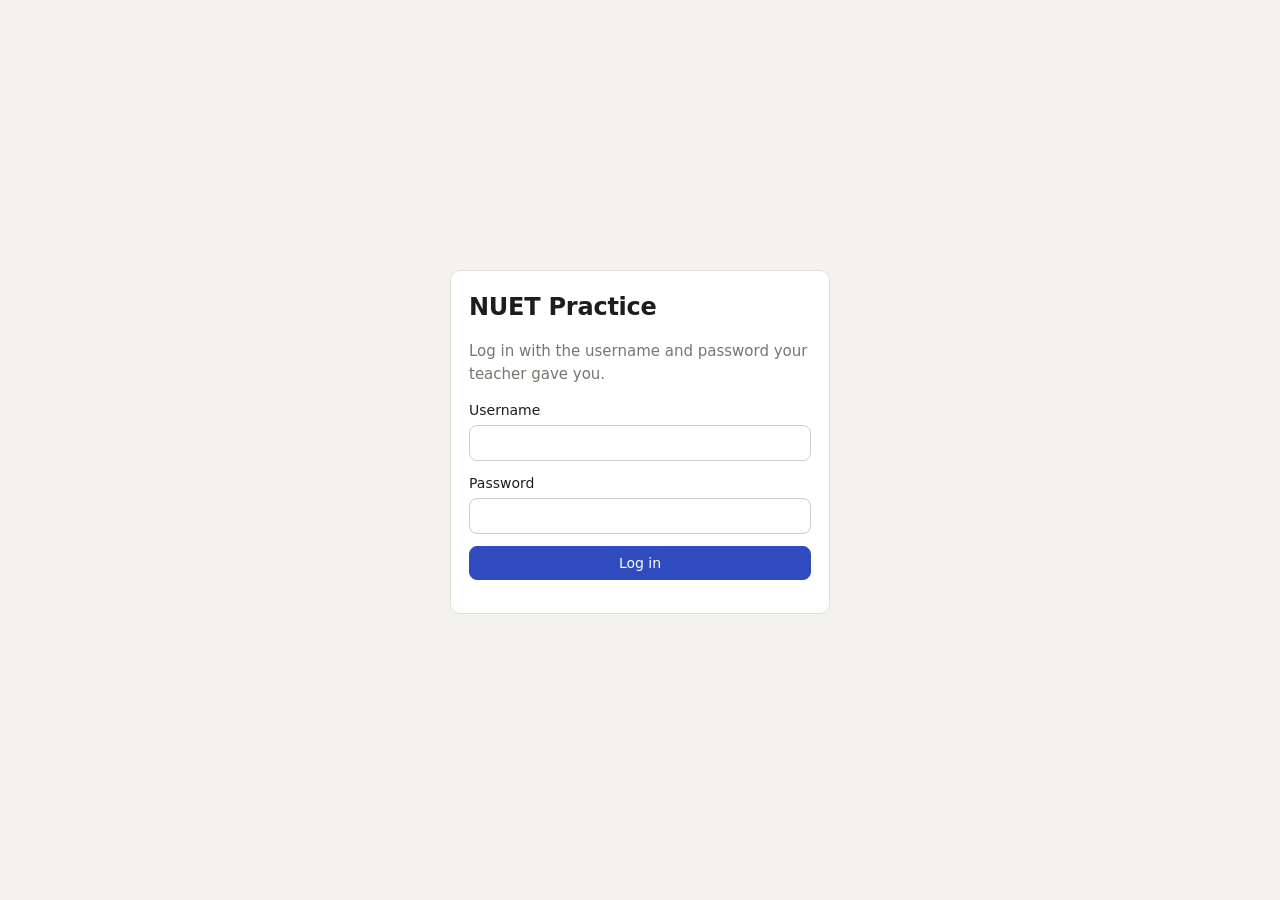
==== site/index.html @ 0cdc94af "Initial commit" ====
<!doctype html>
<html lang="en">
<head>
  <meta charset="utf-8">
  <meta name="viewport" content="width=device-width, initial-scale=1">
  <meta name="referrer" content="no-referrer">
  <meta name="robots" content="noindex, nofollow">
  <meta http-equiv="Content-Security-Policy" content="default-src 'self'; script-src 'self'; style-src 'self' 'unsafe-inline'; img-src 'self' data: blob: https://*.supabase.co; connect-src 'self' https://*.supabase.co wss://*.supabase.co; font-src 'self'; object-src 'none'; base-uri 'none'; form-action 'self'">
  <title>NUET Practice</title>
  <link rel="icon" href="data:image/svg+xml,%3Csvg xmlns='http://www.w3.org/2000/svg' viewBox='0 0 32 32'%3E%3Crect width='32' height='32' rx='7' fill='%232f4bbf'/%3E%3Ccircle cx='11' cy='16' r='5' fill='none' stroke='white' stroke-width='2.5'/%3E%3Cpath d='M19 11h7M19 16h7M19 21h7' stroke='white' stroke-width='2.5' stroke-linecap='round'/%3E%3C/svg%3E">
  <link rel="stylesheet" href="css/app.css">
  <script src="vendor/supabase-2.117.2.js"></script>
  <script type="module" src="js/app.js"></script>
</head>
<body>
  <div id="app"><div class="loading">Loading…</div></div>
  <noscript>This app needs JavaScript.</noscript>
</body>
</html>
---- site/css/app.css ----
:root {
  --bg: #f3f2ee; --surface: #ffffff; --surface-2: #f7f6f2; --line: #e2dfd6; --line-2: #cfcbc0;
  --ink: #1d1d1b; --ink-2: #4a4944; --muted: #77756d; --muted-2: #b3b0a6; --grid: #ecebe5;
  --accent: #2f4bbf; --accent-2: #e8ecfb; --good: #1e8a4c; --good-bg: #e3f4ea; --bad: #c2372b; --bad-bg: #fbe6e3;
  --warn: #b7791f; --warn-bg: #fdf1dc; --ui: system-ui, -apple-system, "Segoe UI", Roboto, sans-serif;
  --paper-font: Helvetica, Arial, "Helvetica Neue", sans-serif; --radius: 10px;
}
* { box-sizing: border-box; }
html { -webkit-text-size-adjust: 100%; }
body { margin: 0; background: var(--bg); color: var(--ink); font: 15px/1.5 var(--ui); -webkit-font-smoothing: antialiased; }
a { color: var(--accent); text-decoration: none; } a:hover { text-decoration: underline; }
h1 { font-size: 24px; margin: 0 0 6px; letter-spacing: -0.01em; } h2 { font-size: 17px; margin: 0 0 10px; } h3 { font-size: 15px; margin: 14px 0 8px; }
code { background: var(--surface-2); border: 1px solid var(--line); border-radius: 4px; padding: 1px 5px; font-size: 13px; }
kbd { border: 1px solid var(--line-2); border-bottom-width: 2px; border-radius: 4px; padding: 0 5px; font-size: 11px; background: var(--surface); }
.muted { color: var(--muted); } .small { font-size: 13px; } .grow { flex: 1; } .err { color: var(--bad); }
.c-good { color: var(--good); } .c-bad { color: var(--bad); }
.loading { padding: 60px; text-align: center; color: var(--muted); }

.btn { font: 500 14px var(--ui); display: inline-flex; align-items: center; gap: 6px; padding: 8px 14px; border-radius: 8px; border: 1px solid var(--line-2);
  background: var(--surface); color: var(--ink); cursor: pointer; text-decoration: none !important; white-space: nowrap; }
.btn:hover:not(:disabled) { border-color: var(--ink-2); }
.btn:disabled { opacity: .45; cursor: default; }
.btn-primary { background: var(--accent); border-color: var(--accent); color: #fff; }
.btn-primary:hover:not(:disabled) { background: #253d9e; border-color: #253d9e; }
.btn-danger { background: var(--bad); border-color: var(--bad); color: #fff; }
.btn-ghost { background: transparent; border-color: transparent; }
.btn-ghost:hover:not(:disabled) { background: var(--surface-2); border-color: var(--line); }
.btn-ghost.danger { color: var(--bad); }
.btn-sm { padding: 5px 10px; font-size: 13px; } .btn-block { width: 100%; justify-content: center; }
.btn.is-on { color: var(--warn); border-color: var(--warn); background: var(--warn-bg); }
input, select, textarea { font: 15px var(--ui); padding: 8px 10px; border: 1px solid var(--line-2); border-radius: 8px; background: var(--surface); color: var(--ink); max-width: 100%; }
input:focus, select:focus, .btn:focus-visible, button:focus-visible { outline: 2px solid var(--accent); outline-offset: 1px; }
.form label { display: flex; flex-direction: column; gap: 4px; margin-bottom: 12px; font-weight: 500; font-size: 14px; }
.form label.check, label.check { flex-direction: row; align-items: center; gap: 8px; font-weight: 400; margin-bottom: 6px; }
fieldset { border: 1px solid var(--line); border-radius: 8px; margin: 0 0 12px; padding: 8px 12px; } legend { font-weight: 500; font-size: 14px; padding: 0 4px; }
.inline-form { display: flex; flex-wrap: wrap; gap: 6px; align-items: center; margin: 6px 0; }
.inline-form input[type=number] { width: 70px; }
.btn-row { display: flex; gap: 8px; justify-content: space-between; }

.topbar { display: flex; align-items: center; gap: 18px; padding: 10px 20px; background: var(--surface); border-bottom: 1px solid var(--line); position: sticky; top: 0; z-index: 10; }
.brand { font-weight: 700; color: var(--ink); font-size: 16px; }
.topbar nav { display: flex; gap: 4px; flex: 1; }
.topbar nav a { padding: 6px 10px; border-radius: 7px; color: var(--ink-2); }
.topbar nav a.on { background: var(--accent-2); color: var(--accent); font-weight: 600; }
.topbar nav a:hover { text-decoration: none; background: var(--surface-2); }
.who { display: flex; align-items: center; gap: 8px; font-size: 14px; }
.page { max-width: 1000px; margin: 0 auto; padding: 22px 16px 60px; }
.page.narrow { max-width: 560px; } .page.wide { max-width: 1280px; }
.page-head { display: flex; align-items: center; justify-content: space-between; gap: 12px; flex-wrap: wrap; margin-bottom: 14px; }
.crumbs { font-size: 13px; color: var(--muted); margin: 0 0 10px; }
.card { background: var(--surface); border: 1px solid var(--line); border-radius: var(--radius); padding: 18px; margin-bottom: 16px; }
.card.attention { border-color: var(--warn); background: var(--warn-bg); }
.card.empty { text-align: center; padding: 40px; }
.card-head { display: flex; justify-content: space-between; align-items: baseline; }
.home-grid, .two-col { display: grid; grid-template-columns: 1fr 1fr; gap: 16px; }
.two-col > .card { margin-bottom: 0; } .two-col { margin-bottom: 16px; }
.row-item { display: flex; align-items: center; justify-content: space-between; gap: 12px; padding: 10px 0; border-top: 1px solid var(--line); }
.row-item:first-of-type { border-top: none; }
.quick { display: flex; flex-wrap: wrap; gap: 8px; }
.toolbar { display: flex; align-items: center; flex-wrap: wrap; gap: 10px; margin-bottom: 14px; }
.toolbar h2 { margin: 0; }
.tabs { display: flex; gap: 4px; background: var(--surface); border: 1px solid var(--line); border-radius: 9px; padding: 3px; }
.tabs a { padding: 6px 14px; border-radius: 7px; color: var(--ink-2); font-size: 14px; }
.tabs a.on { background: var(--accent); color: #fff; }
.tabs a:hover { text-decoration: none; }
.filters { display: flex; gap: 8px; }
.scroll-x { overflow-x: auto; }
.note { background: var(--accent-2); border-radius: 8px; padding: 8px 12px; font-size: 14px; }

.login-wrap { min-height: 100vh; display: grid; place-items: center; padding: 16px; }
.login { width: 100%; max-width: 380px; }
.login label { display: flex; flex-direction: column; gap: 4px; margin-bottom: 12px; font-weight: 500; font-size: 14px; }

.tbl { width: 100%; border-collapse: collapse; font-size: 14px; }
.tbl th { text-align: left; font-weight: 600; font-size: 12px; color: var(--muted); text-transform: uppercase; letter-spacing: .03em; padding: 6px 8px; border-bottom: 1px solid var(--line); white-space: nowrap; }
.tbl td { padding: 7px 8px; border-bottom: 1px solid var(--grid); vertical-align: middle; }
.tbl tr.total td { font-weight: 600; background: var(--surface-2); }
.tbl .actions { white-space: nowrap; text-align: right; }
.qtable .qrow { cursor: pointer; } .qtable .qrow:hover td { background: var(--surface-2); }
.qdetail td { background: var(--surface-2); }
.heat td { text-align: center; font-weight: 600; white-space: nowrap; } .heat td:first-child { text-align: left; font-weight: 400; }
.heat small { font-weight: 400; color: var(--ink-2); }
.grid-res .qc { text-align: center; padding: 4px 2px; min-width: 24px; font-size: 12px; }
.grid-res .st-correct { background: var(--good-bg); color: var(--good); } .grid-res .st-wrong { background: var(--bad-bg); color: var(--bad); } .grid-res .st-blank { background: var(--surface-2); color: var(--muted); }
.dist span { margin-right: 4px; } .dist .key { font-weight: 700; color: var(--good); }
.accbar { display: inline-block; width: 70px; height: 7px; background: var(--grid); border-radius: 4px; overflow: hidden; vertical-align: middle; margin-right: 6px; }
.accbar span { display: block; height: 100%; }
.accnum { font-variant-numeric: tabular-nums; }
.pill { display: inline-block; font-size: 11px; font-weight: 600; padding: 1px 7px; border-radius: 99px; background: var(--surface-2); border: 1px solid var(--line); color: var(--ink-2); white-space: nowrap; }
.pill-good { background: var(--good-bg); border-color: transparent; color: var(--good); }
.pill-bad { background: var(--bad-bg); border-color: transparent; color: var(--bad); }
.pill-warn { background: var(--warn-bg); border-color: transparent; color: var(--warn); }
.cat { display: inline-block; font-size: 11px; font-weight: 700; width: 18px; text-align: center; border-radius: 4px; color: #fff; background: var(--muted-2); }
.cat-P { background: #2f7fbf; } .cat-R { background: #8a4fbf; }
.ans { font-weight: 700; } .ans-correct { color: var(--good); } .ans-wrong { color: var(--bad); } .ans-blank { color: var(--muted); }

.tiles { display: grid; grid-template-columns: repeat(auto-fill, minmax(150px, 1fr)); gap: 10px; margin-bottom: 16px; }
.tile { background: var(--surface); border: 1px solid var(--line); border-radius: var(--radius); padding: 12px 14px; }
.tile b { display: block; font-size: 22px; font-variant-numeric: tabular-nums; }
.tile span { font-size: 12.5px; color: var(--muted); }
.insights { list-style: none; padding: 0; margin: 0; }
.insights li { padding: 8px 12px 8px 34px; border-radius: 8px; margin-bottom: 6px; position: relative; font-size: 14.5px; }
.insights li::before { position: absolute; left: 12px; font-weight: 700; }
.ins-bad { background: var(--bad-bg); } .ins-bad::before { content: "!"; color: var(--bad); }
.ins-warn { background: var(--warn-bg); } .ins-warn::before { content: "◷"; color: var(--warn); }
.ins-good { background: var(--good-bg); } .ins-good::before { content: "✓"; color: var(--good); }
.chart-wrap { width: 100%; overflow-x: auto; }
.chart { width: 100%; min-width: 520px; height: auto; display: block; }
.chart .ax { font-size: 11px; fill: var(--muted); font-family: var(--ui); }
.result-head { display: flex; justify-content: space-between; align-items: center; gap: 16px; }
.bigscore { font-size: 40px; font-weight: 700; text-align: right; line-height: 1; font-variant-numeric: tabular-nums; }
.bigscore small { font-size: 22px; color: var(--muted); } .bigscore .muted { font-size: 14px; font-weight: 500; margin-top: 4px; }
.detail-grid { display: grid; grid-template-columns: minmax(0, 3fr) minmax(0, 2fr); gap: 16px; padding: 8px 0; }
.evlog { list-style: none; padding: 0; margin: 0; font-size: 13.5px; max-height: 360px; overflow: auto; }
.evlog li { padding: 2px 0; } .evlog .t { display: inline-block; width: 52px; color: var(--muted); font-variant-numeric: tabular-nums; }

.builder > div { padding: 10px 0; border-bottom: 1px solid var(--grid); }
.picker { max-height: 220px; overflow: auto; border: 1px solid var(--line); border-radius: 8px; padding: 6px 10px; margin-top: 6px; }
.qlist { padding-left: 24px; margin: 0; max-height: 440px; overflow: auto; }
.qlist li { display: flex; align-items: center; gap: 6px; padding: 2px 0; font-size: 14px; }
.creds { background: var(--surface-2); border: 1px solid var(--line); border-radius: 8px; padding: 10px 12px; line-height: 2; }

.modal-back { position: fixed; inset: 0; background: rgba(20, 20, 18, .45); display: grid; place-items: center; z-index: 100; padding: 16px; }
.modal { background: var(--surface); border-radius: 12px; padding: 20px; width: 100%; max-width: 460px; max-height: 90vh; overflow: auto; box-shadow: 0 20px 60px rgba(0,0,0,.25); }
.modal-wide { max-width: 860px; }
.modal-body label { display: flex; flex-direction: column; gap: 4px; margin: 10px 0; font-size: 14px; }
.modal-buttons { display: flex; justify-content: flex-end; gap: 8px; margin-top: 16px; }
.toast { position: fixed; left: 50%; bottom: 24px; transform: translate(-50%, 20px); opacity: 0; transition: .25s; background: var(--ink); color: #fff; padding: 10px 16px; border-radius: 9px; z-index: 200; font-size: 14px; max-width: calc(100vw - 32px); }
.toast.show { opacity: 1; transform: translate(-50%, 0); }
.toast-error { background: var(--bad); } .toast-warn { background: var(--warn); } .toast-good { background: var(--good); }

.fullscreen { min-height: 100vh; }
.exam { display: flex; flex-direction: column; min-height: 100vh; background: #e9e7e1; }
.exam-bar { display: flex; align-items: center; gap: 12px; padding: 8px 16px; background: var(--surface); border-bottom: 1px solid var(--line); position: sticky; top: 0; z-index: 20; }
.eb-left { flex: 1; min-width: 0; display: flex; gap: 12px; align-items: baseline; }
.eb-title { font-weight: 700; white-space: nowrap; overflow: hidden; text-overflow: ellipsis; }
.eb-pos { color: var(--muted); font-size: 14px; white-space: nowrap; }
.eb-right { display: flex; gap: 6px; align-items: center; }
.timer { font: 600 16px var(--ui); font-variant-numeric: tabular-nums; border: 1px solid var(--line); background: var(--surface-2); border-radius: 8px; padding: 5px 12px; cursor: pointer; color: var(--ink); }
.timer.low { color: var(--bad); border-color: var(--bad); background: var(--bad-bg); }
.timer.offline::after { content: " · offline, saving locally"; font-size: 12px; font-weight: 400; color: var(--warn); }
.is-practice .timer { font-size: 13px; font-weight: 500; }
.exam-main { flex: 1; display: grid; grid-template-columns: minmax(0, 1fr) 250px; gap: 20px; padding: 20px; max-width: 1180px; width: 100%; margin: 0 auto; }
.desk { min-width: 0; }
.paper { --fs: 1; background: #fff; color: #111; border: 1px solid #dcd9d0; box-shadow: 0 1px 2px rgba(0,0,0,.05), 0 8px 24px rgba(0,0,0,.06); border-radius: 3px; padding: 40px 48px 36px; min-height: 60vh; }
.paper-small { min-height: 0; padding: 20px 24px; box-shadow: none; }
.paper-q { display: grid; grid-template-columns: 44px minmax(0, 1fr); font-family: var(--paper-font); font-size: calc(16px * var(--fs)); line-height: 1.55; }
.q-num { font-weight: 700; font-size: 1.05em; }
.q-stem p { margin: 0 0 .8em; }
.q-media { margin: .6em 0 1em; }
.paper-q img[data-fit] { display: block; width: calc(var(--w) * var(--fs, 1)); max-width: 100%; height: auto; }
.q-media.is-table img { border: 1px solid #eee; }
.opts { list-style: none; padding: 0; margin: 1.1em 0 0; }
.opt { display: flex; align-items: flex-start; gap: 4px; border-radius: 6px; }
.opt-main { all: unset; flex: 1; display: flex; gap: 14px; align-items: flex-start; padding: .45em .5em; border-radius: 6px; cursor: pointer; font: inherit; color: inherit; }
.opt-main:disabled { cursor: default; }
.opt-main:hover:not(:disabled) { background: #f4f3ef; }
.opt-main:focus-visible { outline: 2px solid var(--accent); }
.opt-letter { flex: 0 0 auto; width: 1.9em; height: 1.9em; margin-top: -.2em; display: grid; place-items: center; font-weight: 700; border-radius: 50%; border: 2px solid transparent; }
.opt-text { padding-top: 0; }
.opt-pic { display: block; max-width: 100%; }
.opt.is-chosen .opt-letter { border-color: #111; background: #111; color: #fff; }
.opt.is-crossed .opt-text, .opt.is-crossed .opt-pic { text-decoration: line-through; text-decoration-thickness: 2px; opacity: .38; }
.opt.is-crossed .opt-letter { opacity: .38; }
.opt-cross { all: unset; cursor: pointer; width: 30px; height: 30px; display: grid; place-items: center; color: #aaa; border-radius: 6px; font-size: 13px; opacity: 0; transition: opacity .15s; }
.opt:hover .opt-cross, .opt-cross:focus-visible, .opt.is-crossed .opt-cross { opacity: 1; }
.opt-cross:hover { background: #f1efe9; color: #333; }
@media (hover: none) { .opt-cross { opacity: .7; } }
.opt.is-correct .opt-main { background: var(--good-bg); } .opt.is-correct .opt-letter { border-color: var(--good); color: var(--good); }
.opt.is-correct.is-chosen .opt-letter { background: var(--good); color: #fff; }
.opt.is-wrong .opt-main { background: var(--bad-bg); } .opt.is-wrong .opt-letter { background: var(--bad); border-color: var(--bad); color: #fff; }
.opts-pictures { display: flex; flex-wrap: wrap; gap: 10px 18px; align-items: flex-start; }
.opts-pictures .opt { flex: 0 1 auto; max-width: 100%; }
.opts-pictures .opt-main { flex-direction: column; align-items: center; }
.opts-compact { display: flex; gap: 8px; } .opts-compact .opt-main { padding: .3em; }
.paper-nav { display: flex; align-items: center; gap: 8px; margin-top: 14px; }
.nav-mid { flex: 1; text-align: center; }
.result { font-weight: 600; padding: 6px 12px; border-radius: 8px; } .result.ok { background: var(--good-bg); color: var(--good); } .result.bad { background: var(--bad-bg); color: var(--bad); }
.hint { font-size: 12px; color: var(--muted); text-align: center; margin-top: 16px; }

.sheet { background: #fbfaf5; border: 1px solid #dcd9d0; border-radius: 3px; padding: 12px 10px; align-self: start; position: sticky; top: 70px; max-height: calc(100vh - 90px); overflow: auto; }
.sheet-head { font-weight: 700; font-size: 13px; text-transform: uppercase; letter-spacing: .06em; color: var(--ink-2); margin-bottom: 8px; text-align: center; }
.sheet-row { display: flex; align-items: center; gap: 3px; padding: 2px 3px; border-radius: 5px; }
.sheet-row.is-cur { background: var(--accent-2); }
.sheet-row.is-right .sheet-num { color: var(--good); } .sheet-row.is-wrongrow .sheet-num { color: var(--bad); }
.sheet-num { all: unset; cursor: pointer; width: 26px; text-align: right; font-weight: 600; font-size: 12px; padding-right: 5px; font-variant-numeric: tabular-nums; }
.bubble { all: unset; cursor: pointer; width: 22px; height: 16px; border-radius: 50%; border: 1.3px solid #c3a1a1; color: #b58c8c; font-size: 9px; font-weight: 700; text-align: center; line-height: 16px; font-family: var(--ui); }
.bubble:hover:not(:disabled) { border-color: #333; color: #333; }
.bubble.is-on { background: #1b1b1b; border-color: #1b1b1b; color: #1b1b1b; }
.bubble:disabled { cursor: default; }
.sheet-flag { width: 14px; color: var(--warn); font-size: 12px; }
.sheet-legend { display: flex; justify-content: space-around; font-size: 11px; color: var(--muted); margin-top: 8px; }
.lg { display: inline-block; width: 12px; height: 9px; border-radius: 50%; vertical-align: middle; margin-right: 4px; font-style: normal; }
.lg-ans { background: #1b1b1b; } .lg-flag { color: var(--warn); width: auto; height: auto; }
.sheet-toggle { display: none; }
.narrow-only { display: none; }

@media (max-width: 860px) {
  .home-grid, .two-col, .detail-grid { grid-template-columns: 1fr; }
  .topbar { flex-wrap: wrap; gap: 8px; padding: 8px 12px; }
  .topbar nav { order: 3; flex-basis: 100%; overflow-x: auto; }
  .exam-main { grid-template-columns: 1fr; padding: 10px; }
  .paper { padding: 22px 16px; }
  .paper-q { grid-template-columns: 30px minmax(0, 1fr); }
  .sheet { display: none; position: fixed; right: 8px; top: 56px; bottom: 8px; max-height: none; z-index: 30; box-shadow: 0 10px 40px rgba(0,0,0,.25); }
  .exam.sheet-open .sheet { display: block; }
  .sheet-toggle { display: inline-flex; }
  .eb-title { display: none; } .wide-only { display: none; } .narrow-only { display: inline; }
  .exam-bar { flex-wrap: wrap; padding: 6px 10px; }
  #fontDown, #fontUp, .hint { display: none; }
  .result-head { flex-direction: column; align-items: flex-start; } .bigscore { text-align: left; }
}
@media print { .exam-bar, .sheet, .paper-nav, .hint, .topbar { display: none; } }

.tbl tr.is-excluded td { opacity: .5; text-decoration: line-through; text-decoration-color: var(--muted-2); }
.tbl tr.is-excluded td .pill, .tbl tr.is-excluded td button { text-decoration: none; }
.admin-box { display: flex; flex-direction: column; gap: 6px; align-items: flex-start; font-size: 13px; }
textarea { font: 15px var(--ui); padding: 8px 10px; border: 1px solid var(--line-2); border-radius: 8px; }
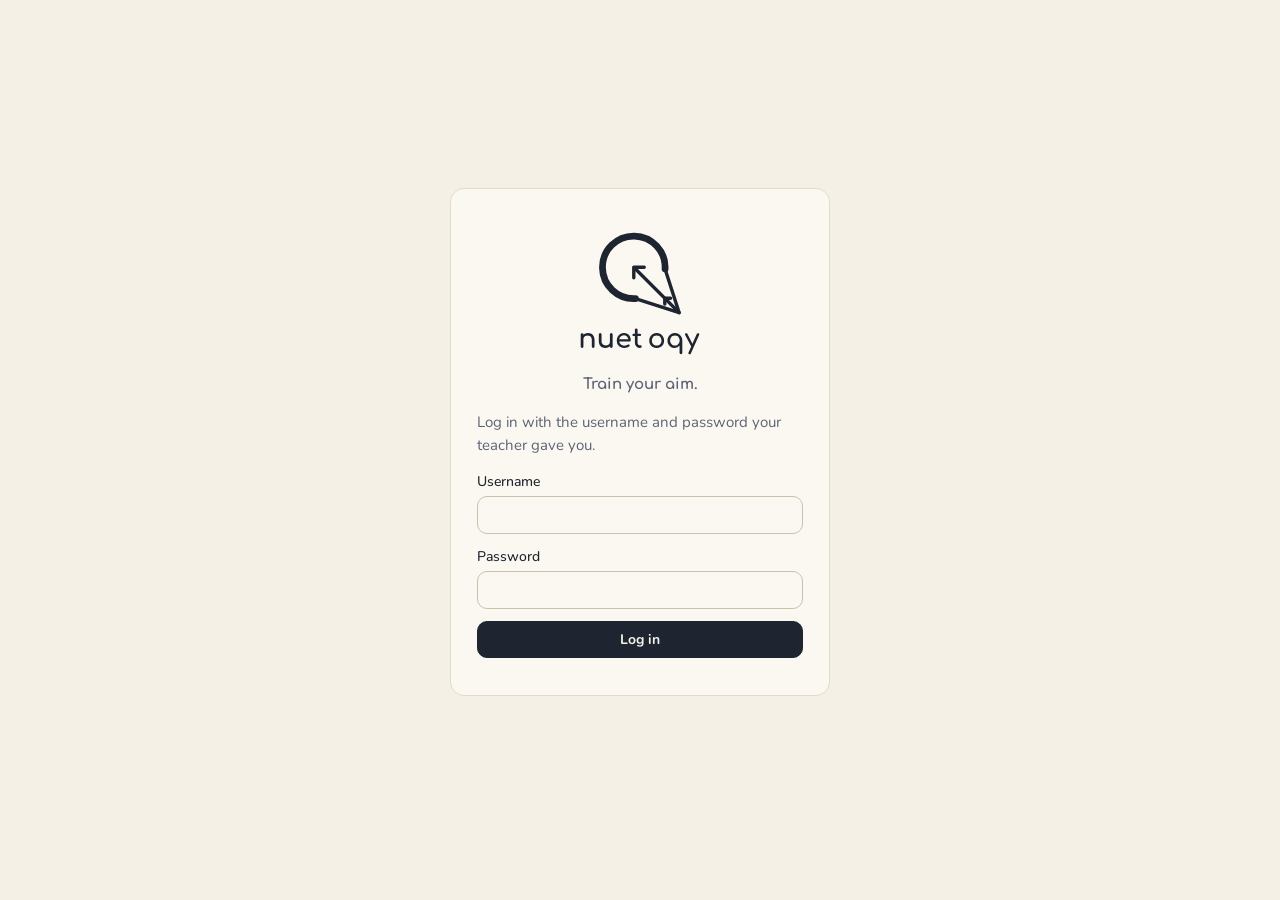
==== commit 4cc426d3: "Branding update brand update" ====
--- a/site/index.html
+++ b/site/index.html
@@ -6,8 +6,10 @@
   <meta name="referrer" content="no-referrer">
   <meta name="robots" content="noindex, nofollow">
   <meta http-equiv="Content-Security-Policy" content="default-src 'self'; script-src 'self'; style-src 'self' 'unsafe-inline'; img-src 'self' data: blob: https://*.supabase.co; connect-src 'self' https://*.supabase.co wss://*.supabase.co; font-src 'self'; object-src 'none'; base-uri 'none'; form-action 'self'">
-  <title>NUET Practice</title>
-  <link rel="icon" href="data:image/svg+xml,%3Csvg xmlns='http://www.w3.org/2000/svg' viewBox='0 0 32 32'%3E%3Crect width='32' height='32' rx='7' fill='%232f4bbf'/%3E%3Ccircle cx='11' cy='16' r='5' fill='none' stroke='white' stroke-width='2.5'/%3E%3Cpath d='M19 11h7M19 16h7M19 21h7' stroke='white' stroke-width='2.5' stroke-linecap='round'/%3E%3C/svg%3E">
+  <title>NUET Oqy</title>
+  <link rel="icon" href="img/icon.svg" type="image/svg+xml">
+  <meta name="theme-color" content="#F5F0E6">
+  <link rel="preload" href="fonts/nunito-latin-wght-normal.woff2" as="font" type="font/woff2" crossorigin>
   <link rel="stylesheet" href="css/app.css">
   <script src="vendor/supabase-2.117.2.js"></script>
   <script type="module" src="js/app.js"></script>
--- a/site/css/app.css
+++ b/site/css/app.css
@@ -1,34 +1,43 @@
+@font-face { font-family: "Nunito"; font-style: normal; font-weight: 200 1000; font-display: swap; src: url(../fonts/nunito-latin-wght-normal.woff2) format("woff2"); unicode-range: U+0000-00FF,U+0131,U+0152-0153,U+02BB-02BC,U+02C6,U+02DA,U+02DC,U+0304,U+0308,U+0329,U+2000-206F,U+20AC,U+2122,U+2191,U+2193,U+2212,U+2215,U+FEFF,U+FFFD; }
+@font-face { font-family: "Nunito"; font-style: normal; font-weight: 200 1000; font-display: swap; src: url(../fonts/nunito-latin-ext-wght-normal.woff2) format("woff2"); unicode-range: U+0100-02BA,U+02BD-02C5,U+02C7-02CC,U+02CE-02D7,U+02DD-02FF,U+0304,U+0308,U+0329,U+1D00-1DBF,U+1E00-1E9F,U+1EF2-1EFF,U+2020,U+20A0-20AB,U+20AD-20C0,U+2113,U+2C60-2C7F,U+A720-A7FF; }
+@font-face { font-family: "Nunito"; font-style: normal; font-weight: 200 1000; font-display: swap; src: url(../fonts/nunito-cyrillic-wght-normal.woff2) format("woff2"); unicode-range: U+0301,U+0400-045F,U+0490-0491,U+04B0-04B1,U+2116; }
+@font-face { font-family: "Nunito"; font-style: normal; font-weight: 200 1000; font-display: swap; src: url(../fonts/nunito-cyrillic-ext-wght-normal.woff2) format("woff2"); unicode-range: U+0460-052F,U+1C80-1C8A,U+20B4,U+2DE0-2DFF,U+A640-A69F,U+FE2E-FE2F; }
+@font-face { font-family: "Comfortaa"; font-style: normal; font-weight: 700; font-display: swap; src: url(../fonts/comfortaa-latin-700-normal.woff2) format("woff2"); unicode-range: U+0000-00FF,U+0131,U+0152-0153,U+02BB-02BC,U+02C6,U+02DA,U+02DC,U+0304,U+0308,U+0329,U+2000-206F,U+20AC,U+2122,U+2191,U+2193,U+2212,U+2215,U+FEFF,U+FFFD; }
+@font-face { font-family: "Comfortaa"; font-style: normal; font-weight: 700; font-display: swap; src: url(../fonts/comfortaa-latin-ext-700-normal.woff2) format("woff2"); unicode-range: U+0100-02BA,U+02BD-02C5,U+02C7-02CC,U+02CE-02D7,U+02DD-02FF,U+0304,U+0308,U+0329,U+1D00-1DBF,U+1E00-1E9F,U+1EF2-1EFF,U+2020,U+20A0-20AB,U+20AD-20C0,U+2113,U+2C60-2C7F,U+A720-A7FF; }
+@font-face { font-family: "Comfortaa"; font-style: normal; font-weight: 700; font-display: swap; src: url(../fonts/comfortaa-cyrillic-700-normal.woff2) format("woff2"); unicode-range: U+0301,U+0400-045F,U+0490-0491,U+04B0-04B1,U+2116; }
+@font-face { font-family: "Comfortaa"; font-style: normal; font-weight: 700; font-display: swap; src: url(../fonts/comfortaa-cyrillic-ext-700-normal.woff2) format("woff2"); unicode-range: U+0460-052F,U+1C80-1C8A,U+20B4,U+2DE0-2DFF,U+A640-A69F,U+FE2E-FE2F; }
 :root {
-  --bg: #f3f2ee; --surface: #ffffff; --surface-2: #f7f6f2; --line: #e2dfd6; --line-2: #cfcbc0;
-  --ink: #1d1d1b; --ink-2: #4a4944; --muted: #77756d; --muted-2: #b3b0a6; --grid: #ecebe5;
-  --accent: #2f4bbf; --accent-2: #e8ecfb; --good: #1e8a4c; --good-bg: #e3f4ea; --bad: #c2372b; --bad-bg: #fbe6e3;
-  --warn: #b7791f; --warn-bg: #fdf1dc; --ui: system-ui, -apple-system, "Segoe UI", Roboto, sans-serif;
-  --paper-font: Helvetica, Arial, "Helvetica Neue", sans-serif; --radius: 10px;
+  --bg: #F5F0E6; --surface: #FBF8F2; --surface-2: #EFE8DB; --line: #E3DACA; --line-2: #CBC1AE;
+  --ink: #1E2430; --ink-2: #3A4252; --muted: #5D6474; --muted-2: #A9ABB1; --grid: #ECE5D8;
+  --accent: #1E2430; --accent-hover: #323B4D; --accent-ink: #F5F0E6; --accent-2: #C4DDEA;
+  --good: #2F7148; --good-bg: #E3ECDF; --bad: #A63A2A; --bad-bg: #F6E1DA; --warn: #8A5A0E; --warn-bg: #F5E9D2;
+  --ui: "Nunito", system-ui, -apple-system, "Segoe UI", Roboto, sans-serif; --display: "Comfortaa", "Nunito", system-ui, sans-serif;
+  --paper-font: Helvetica, Arial, "Helvetica Neue", sans-serif; --radius: 14px;
 }
 * { box-sizing: border-box; }
 html { -webkit-text-size-adjust: 100%; }
 body { margin: 0; background: var(--bg); color: var(--ink); font: 15px/1.5 var(--ui); -webkit-font-smoothing: antialiased; }
-a { color: var(--accent); text-decoration: none; } a:hover { text-decoration: underline; }
-h1 { font-size: 24px; margin: 0 0 6px; letter-spacing: -0.01em; } h2 { font-size: 17px; margin: 0 0 10px; } h3 { font-size: 15px; margin: 14px 0 8px; }
+a { color: var(--ink); font-weight: 600; text-decoration: underline; text-decoration-color: var(--line-2); text-underline-offset: 3px; } a:hover { text-decoration-color: var(--ink); }
+h1 { font: 700 26px/1.25 var(--display); margin: 0 0 8px; } h2 { font-size: 18px; font-weight: 800; margin: 0 0 10px; } h3 { font-size: 15px; margin: 14px 0 8px; }
 code { background: var(--surface-2); border: 1px solid var(--line); border-radius: 4px; padding: 1px 5px; font-size: 13px; }
 kbd { border: 1px solid var(--line-2); border-bottom-width: 2px; border-radius: 4px; padding: 0 5px; font-size: 11px; background: var(--surface); }
 .muted { color: var(--muted); } .small { font-size: 13px; } .grow { flex: 1; } .err { color: var(--bad); }
 .c-good { color: var(--good); } .c-bad { color: var(--bad); }
 .loading { padding: 60px; text-align: center; color: var(--muted); }
 
-.btn { font: 500 14px var(--ui); display: inline-flex; align-items: center; gap: 6px; padding: 8px 14px; border-radius: 8px; border: 1px solid var(--line-2);
+.btn { font: 700 14px var(--ui); display: inline-flex; align-items: center; gap: 6px; padding: 8px 15px; border-radius: 10px; border: 1px solid var(--line-2);
   background: var(--surface); color: var(--ink); cursor: pointer; text-decoration: none !important; white-space: nowrap; }
 .btn:hover:not(:disabled) { border-color: var(--ink-2); }
 .btn:disabled { opacity: .45; cursor: default; }
-.btn-primary { background: var(--accent); border-color: var(--accent); color: #fff; }
-.btn-primary:hover:not(:disabled) { background: #253d9e; border-color: #253d9e; }
+.btn-primary { background: var(--accent); border-color: var(--accent); color: var(--accent-ink); }
+.btn-primary:hover:not(:disabled) { background: var(--accent-hover); border-color: var(--accent-hover); }
 .btn-danger { background: var(--bad); border-color: var(--bad); color: #fff; }
 .btn-ghost { background: transparent; border-color: transparent; }
 .btn-ghost:hover:not(:disabled) { background: var(--surface-2); border-color: var(--line); }
 .btn-ghost.danger { color: var(--bad); }
 .btn-sm { padding: 5px 10px; font-size: 13px; } .btn-block { width: 100%; justify-content: center; }
 .btn.is-on { color: var(--warn); border-color: var(--warn); background: var(--warn-bg); }
-input, select, textarea { font: 15px var(--ui); padding: 8px 10px; border: 1px solid var(--line-2); border-radius: 8px; background: var(--surface); color: var(--ink); max-width: 100%; }
+input, select, textarea { font: 15px var(--ui); padding: 8px 10px; border: 1px solid var(--line-2); border-radius: 10px; background: var(--surface); color: var(--ink); max-width: 100%; }
 input:focus, select:focus, .btn:focus-visible, button:focus-visible { outline: 2px solid var(--accent); outline-offset: 1px; }
 .form label { display: flex; flex-direction: column; gap: 4px; margin-bottom: 12px; font-weight: 500; font-size: 14px; }
 .form label.check, label.check { flex-direction: row; align-items: center; gap: 8px; font-weight: 400; margin-bottom: 6px; }
@@ -38,10 +47,10 @@
 .btn-row { display: flex; gap: 8px; justify-content: space-between; }
 
 .topbar { display: flex; align-items: center; gap: 18px; padding: 10px 20px; background: var(--surface); border-bottom: 1px solid var(--line); position: sticky; top: 0; z-index: 10; }
-.brand { font-weight: 700; color: var(--ink); font-size: 16px; }
+.brand { display: flex; align-items: center; } .brand img { height: 36px; width: auto; display: block; margin: -4px 0; }
 .topbar nav { display: flex; gap: 4px; flex: 1; }
-.topbar nav a { padding: 6px 10px; border-radius: 7px; color: var(--ink-2); }
-.topbar nav a.on { background: var(--accent-2); color: var(--accent); font-weight: 600; }
+.topbar nav a { padding: 6px 12px; border-radius: 99px; color: var(--ink-2); font-weight: 600; text-decoration: none; }
+.topbar nav a.on { background: var(--accent-2); color: var(--ink); }
 .topbar nav a:hover { text-decoration: none; background: var(--surface-2); }
 .who { display: flex; align-items: center; gap: 8px; font-size: 14px; }
 .page { max-width: 1000px; margin: 0 auto; padding: 22px 16px 60px; }
@@ -60,15 +69,17 @@
 .toolbar { display: flex; align-items: center; flex-wrap: wrap; gap: 10px; margin-bottom: 14px; }
 .toolbar h2 { margin: 0; }
 .tabs { display: flex; gap: 4px; background: var(--surface); border: 1px solid var(--line); border-radius: 9px; padding: 3px; }
-.tabs a { padding: 6px 14px; border-radius: 7px; color: var(--ink-2); font-size: 14px; }
-.tabs a.on { background: var(--accent); color: #fff; }
+.tabs a { padding: 6px 14px; border-radius: 8px; color: var(--ink-2); font-size: 14px; text-decoration: none; }
+.tabs a.on { background: var(--accent); color: var(--accent-ink); }
 .tabs a:hover { text-decoration: none; }
 .filters { display: flex; gap: 8px; }
 .scroll-x { overflow-x: auto; }
-.note { background: var(--accent-2); border-radius: 8px; padding: 8px 12px; font-size: 14px; }
+.note { background: var(--accent-2); color: var(--ink); border-radius: 10px; padding: 8px 12px; font-size: 14px; }
 
 .login-wrap { min-height: 100vh; display: grid; place-items: center; padding: 16px; }
-.login { width: 100%; max-width: 380px; }
+.login { width: 100%; max-width: 380px; padding: 28px 26px 22px; }
+.login-logo { display: block; width: 150px; height: auto; margin: 0 auto 6px; }
+.login .tagline { text-align: center; margin: 0 0 18px; font: 700 15px var(--display); color: var(--muted); }
 .login label { display: flex; flex-direction: column; gap: 4px; margin-bottom: 12px; font-weight: 500; font-size: 14px; }
 
 .tbl { width: 100%; border-collapse: collapse; font-size: 14px; }
@@ -90,13 +101,13 @@
 .pill-good { background: var(--good-bg); border-color: transparent; color: var(--good); }
 .pill-bad { background: var(--bad-bg); border-color: transparent; color: var(--bad); }
 .pill-warn { background: var(--warn-bg); border-color: transparent; color: var(--warn); }
-.cat { display: inline-block; font-size: 11px; font-weight: 700; width: 18px; text-align: center; border-radius: 4px; color: #fff; background: var(--muted-2); }
-.cat-P { background: #2f7fbf; } .cat-R { background: #8a4fbf; }
+.cat { display: inline-block; font-size: 11px; font-weight: 800; width: 18px; text-align: center; border-radius: 6px; color: var(--ink); background: var(--surface-2); border: 1px solid var(--line-2); }
+.cat-P { background: var(--ink); border-color: var(--ink); color: var(--accent-ink); } .cat-R { background: var(--accent-2); border-color: var(--accent-2); color: var(--ink); }
 .ans { font-weight: 700; } .ans-correct { color: var(--good); } .ans-wrong { color: var(--bad); } .ans-blank { color: var(--muted); }
 
 .tiles { display: grid; grid-template-columns: repeat(auto-fill, minmax(150px, 1fr)); gap: 10px; margin-bottom: 16px; }
 .tile { background: var(--surface); border: 1px solid var(--line); border-radius: var(--radius); padding: 12px 14px; }
-.tile b { display: block; font-size: 22px; font-variant-numeric: tabular-nums; }
+.tile b { display: block; font-size: 22px; font-weight: 800; font-variant-numeric: tabular-nums; }
 .tile span { font-size: 12.5px; color: var(--muted); }
 .insights { list-style: none; padding: 0; margin: 0; }
 .insights li { padding: 8px 12px 8px 34px; border-radius: 8px; margin-bottom: 6px; position: relative; font-size: 14.5px; }
@@ -106,9 +117,10 @@
 .ins-good { background: var(--good-bg); } .ins-good::before { content: "✓"; color: var(--good); }
 .chart-wrap { width: 100%; overflow-x: auto; }
 .chart { width: 100%; min-width: 520px; height: auto; display: block; }
-.chart .ax { font-size: 11px; fill: var(--muted); font-family: var(--ui); }
+.chart .ax { font-size: 11px; fill: var(--muted); font-family: var(--ui); font-weight: 600; }
+.chart .gap .ax { font-size: 10px; }
 .result-head { display: flex; justify-content: space-between; align-items: center; gap: 16px; }
-.bigscore { font-size: 40px; font-weight: 700; text-align: right; line-height: 1; font-variant-numeric: tabular-nums; }
+.bigscore { font-family: var(--display); font-size: 40px; font-weight: 700; text-align: right; line-height: 1; font-variant-numeric: tabular-nums; }
 .bigscore small { font-size: 22px; color: var(--muted); } .bigscore .muted { font-size: 14px; font-weight: 500; margin-top: 4px; }
 .detail-grid { display: grid; grid-template-columns: minmax(0, 3fr) minmax(0, 2fr); gap: 16px; padding: 8px 0; }
 .evlog { list-style: none; padding: 0; margin: 0; font-size: 13.5px; max-height: 360px; overflow: auto; }
@@ -120,17 +132,17 @@
 .qlist li { display: flex; align-items: center; gap: 6px; padding: 2px 0; font-size: 14px; }
 .creds { background: var(--surface-2); border: 1px solid var(--line); border-radius: 8px; padding: 10px 12px; line-height: 2; }
 
-.modal-back { position: fixed; inset: 0; background: rgba(20, 20, 18, .45); display: grid; place-items: center; z-index: 100; padding: 16px; }
-.modal { background: var(--surface); border-radius: 12px; padding: 20px; width: 100%; max-width: 460px; max-height: 90vh; overflow: auto; box-shadow: 0 20px 60px rgba(0,0,0,.25); }
+.modal-back { position: fixed; inset: 0; background: rgba(30, 36, 48, .45); display: grid; place-items: center; z-index: 100; padding: 16px; }
+.modal { background: var(--surface); border-radius: var(--radius); padding: 20px; width: 100%; max-width: 460px; max-height: 90vh; overflow: auto; box-shadow: 0 20px 60px rgba(0,0,0,.25); }
 .modal-wide { max-width: 860px; }
 .modal-body label { display: flex; flex-direction: column; gap: 4px; margin: 10px 0; font-size: 14px; }
 .modal-buttons { display: flex; justify-content: flex-end; gap: 8px; margin-top: 16px; }
-.toast { position: fixed; left: 50%; bottom: 24px; transform: translate(-50%, 20px); opacity: 0; transition: .25s; background: var(--ink); color: #fff; padding: 10px 16px; border-radius: 9px; z-index: 200; font-size: 14px; max-width: calc(100vw - 32px); }
+.toast { position: fixed; left: 50%; bottom: 24px; transform: translate(-50%, 20px); opacity: 0; transition: .25s; background: var(--ink); color: var(--accent-ink); padding: 10px 16px; border-radius: 10px; z-index: 200; font-size: 14px; max-width: calc(100vw - 32px); }
 .toast.show { opacity: 1; transform: translate(-50%, 0); }
 .toast-error { background: var(--bad); } .toast-warn { background: var(--warn); } .toast-good { background: var(--good); }
 
 .fullscreen { min-height: 100vh; }
-.exam { display: flex; flex-direction: column; min-height: 100vh; background: #e9e7e1; }
+.exam { display: flex; flex-direction: column; min-height: 100vh; background: #EAE3D6; }
 .exam-bar { display: flex; align-items: center; gap: 12px; padding: 8px 16px; background: var(--surface); border-bottom: 1px solid var(--line); position: sticky; top: 0; z-index: 20; }
 .eb-left { flex: 1; min-width: 0; display: flex; gap: 12px; align-items: baseline; }
 .eb-title { font-weight: 700; white-space: nowrap; overflow: hidden; text-overflow: ellipsis; }
@@ -216,3 +228,8 @@
 .tbl tr.is-excluded td .pill, .tbl tr.is-excluded td button { text-decoration: none; }
 .admin-box { display: flex; flex-direction: column; gap: 6px; align-items: flex-start; font-size: 13px; }
 textarea { font: 15px var(--ui); padding: 8px 10px; border: 1px solid var(--line-2); border-radius: 8px; }
+
+.btn, .crumbs a, .tbl a.btn { text-decoration: none; }
+.who a { text-decoration: none; }
+.sr-only { position: absolute; width: 1px; height: 1px; overflow: hidden; clip: rect(0 0 0 0); white-space: nowrap; }
+.who { margin-left: auto; }
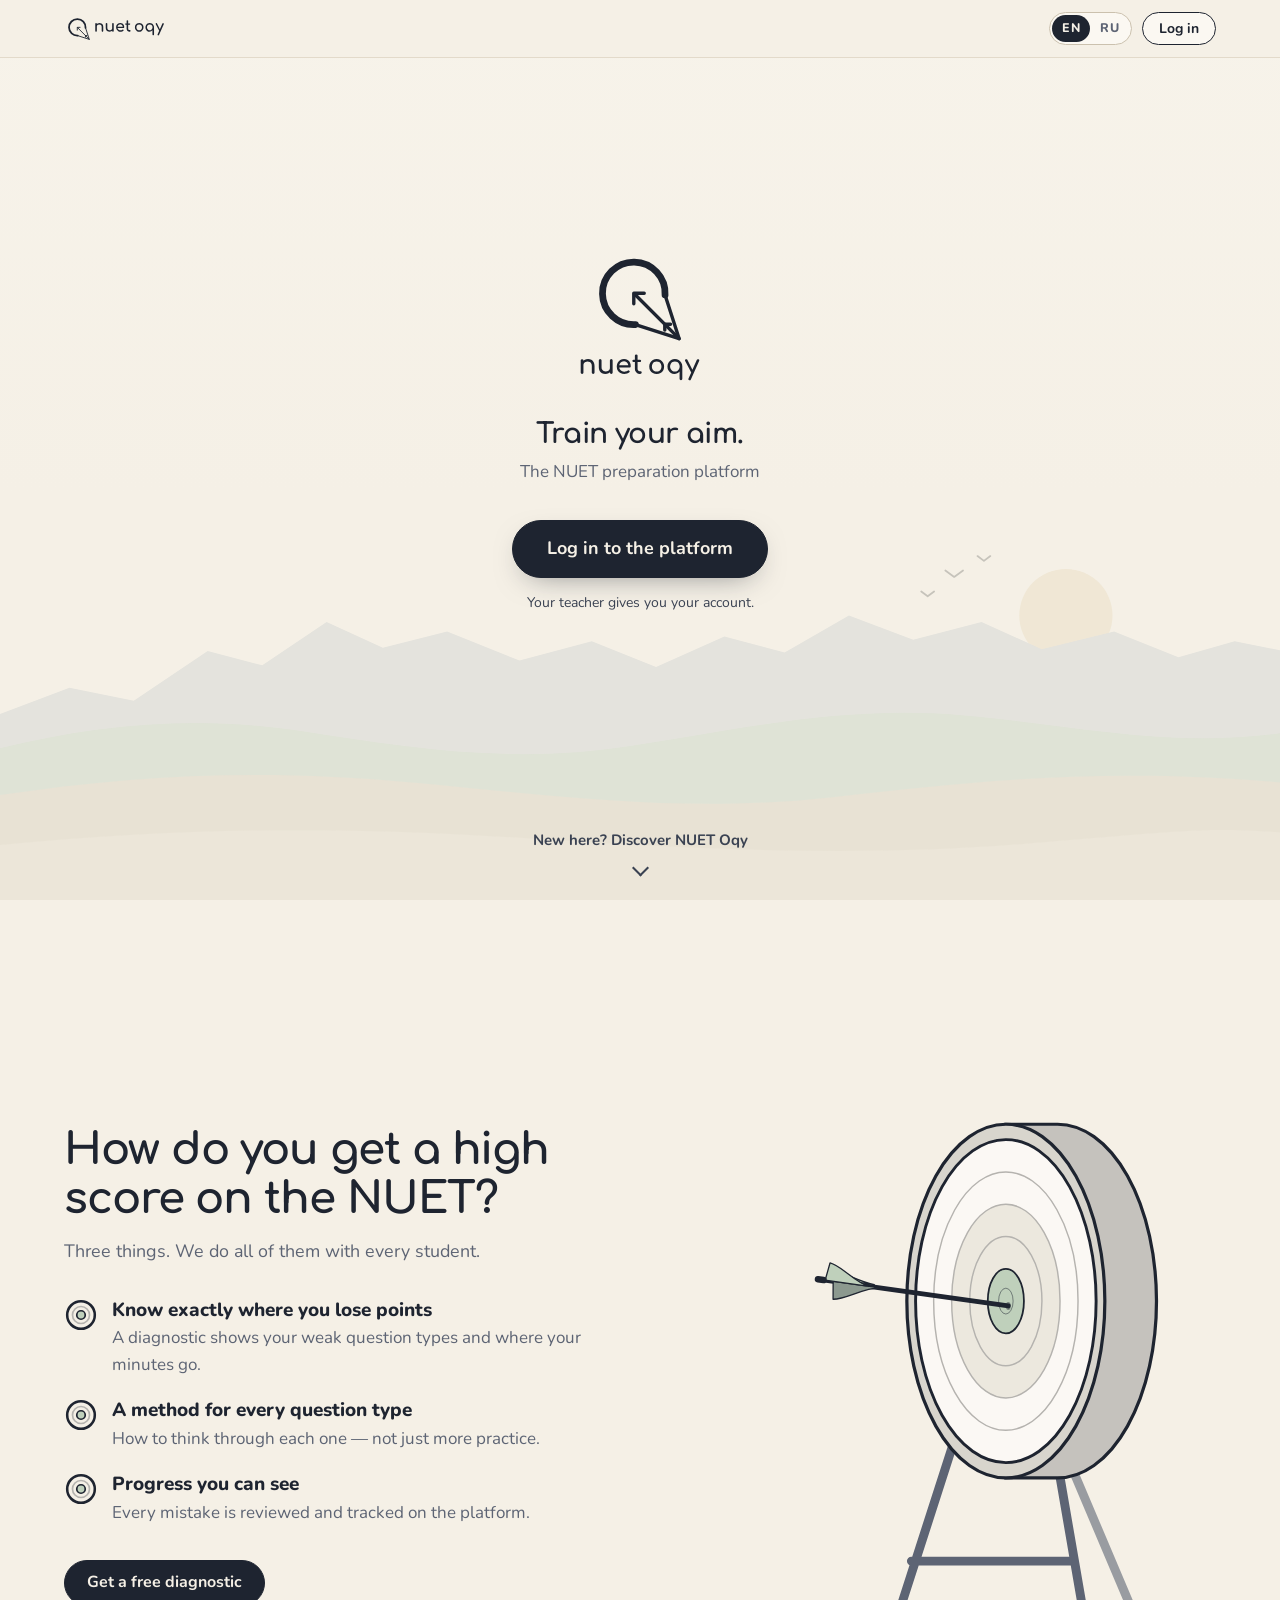
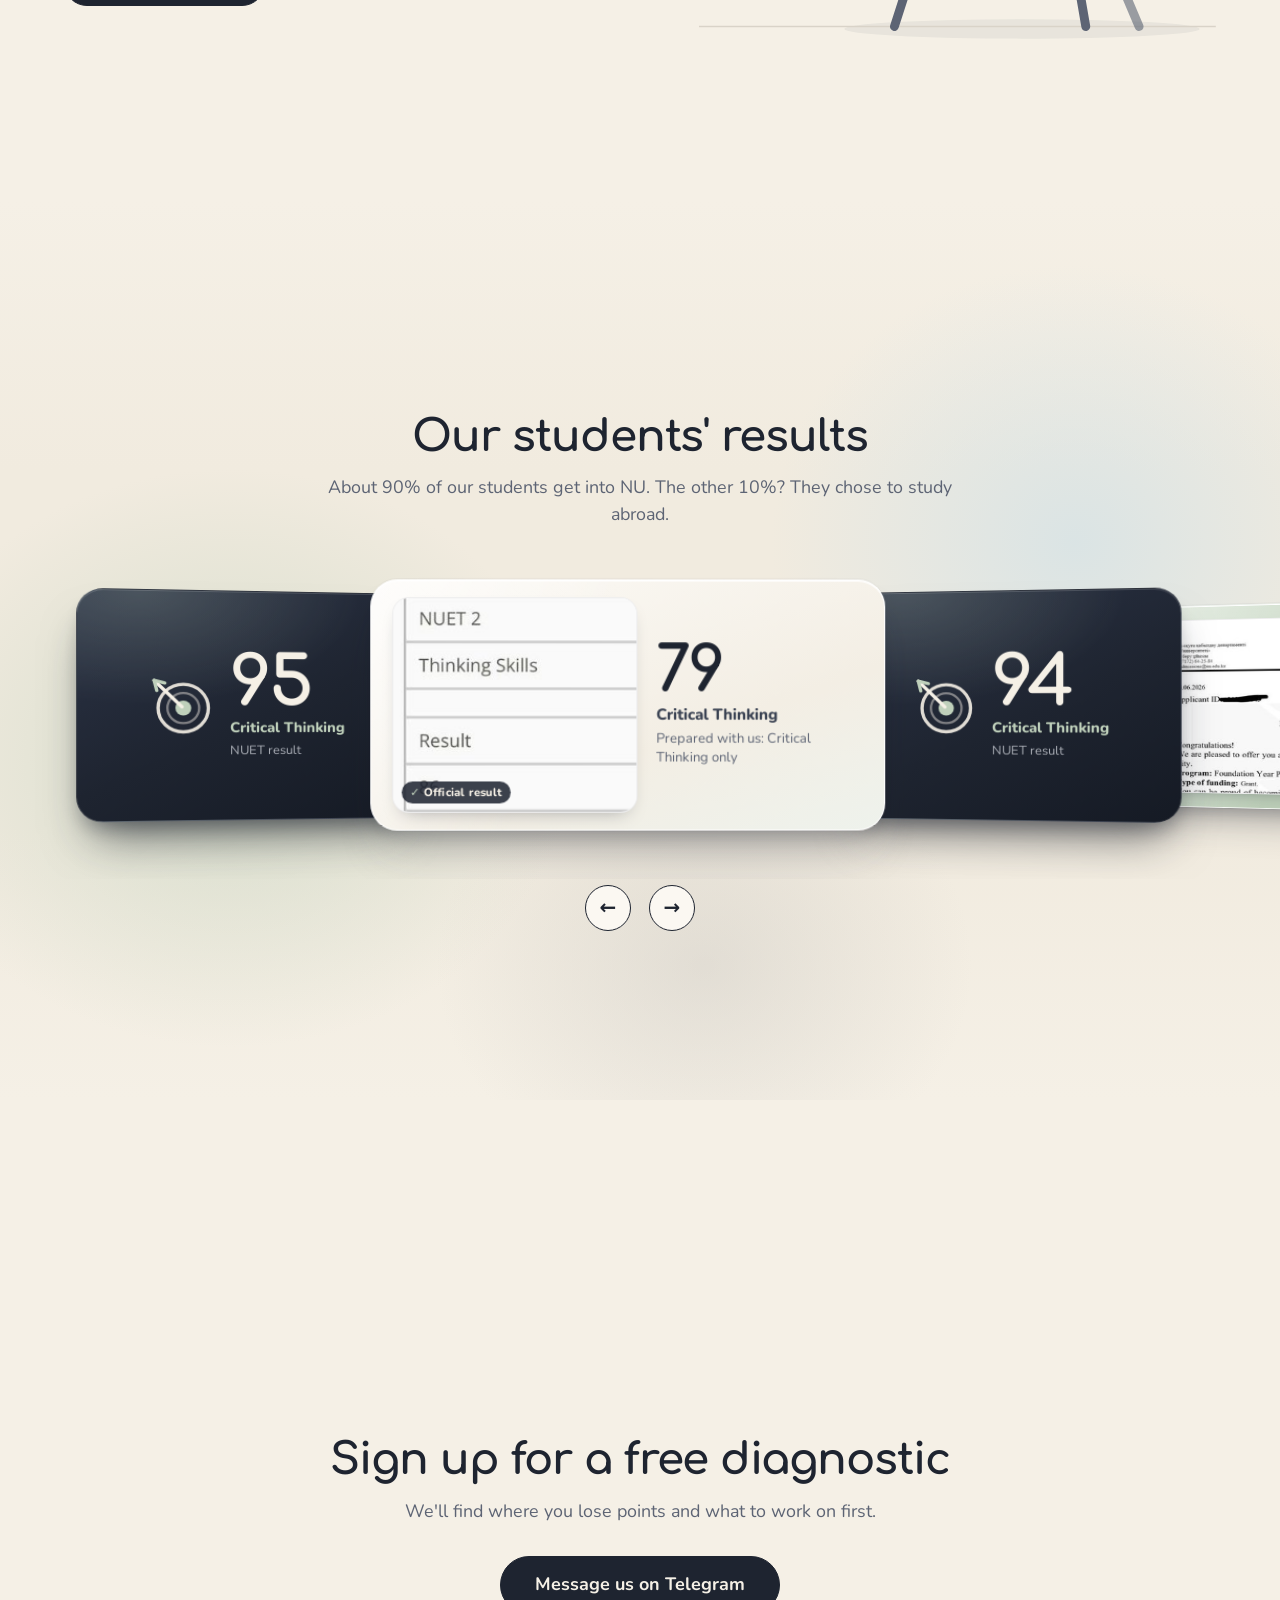
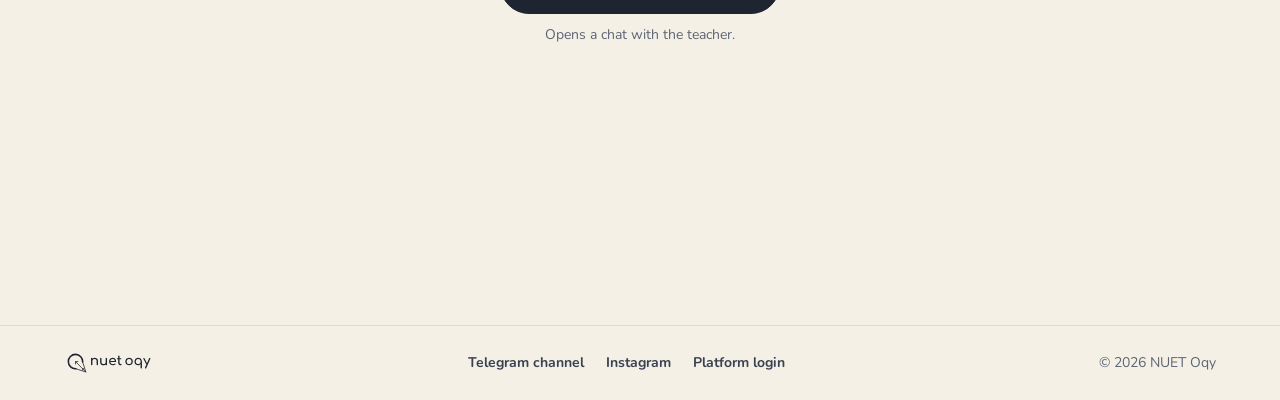
==== commit 4a229448: "Home page update New homepage + admin panel bug fix + contacts + reviews" ====
--- a/site/index.html
+++ b/site/index.html
@@ -2,20 +2,147 @@
 <html lang="en">
 <head>
   <meta charset="utf-8">
-  <meta name="viewport" content="width=device-width, initial-scale=1">
-  <meta name="referrer" content="no-referrer">
-  <meta name="robots" content="noindex, nofollow">
-  <meta http-equiv="Content-Security-Policy" content="default-src 'self'; script-src 'self'; style-src 'self' 'unsafe-inline'; img-src 'self' data: blob: https://*.supabase.co; connect-src 'self' https://*.supabase.co wss://*.supabase.co; font-src 'self'; object-src 'none'; base-uri 'none'; form-action 'self'">
-  <title>NUET Oqy</title>
+  <meta name="viewport" content="width=device-width, initial-scale=1, viewport-fit=cover">
+  <meta name="referrer" content="strict-origin-when-cross-origin">
+  <meta http-equiv="Content-Security-Policy" content="default-src 'self'; script-src 'self'; style-src 'self' 'unsafe-inline'; img-src 'self' data: blob: https://*.supabase.co; connect-src 'self' https://*.supabase.co; font-src 'self'; object-src 'none'; base-uri 'none'; form-action 'self'">
+  <title>NUET Oqy — NUET preparation</title>
+  <meta name="description" content="NUET preparation: a free diagnostic, a method for every question type and progress you can see.">
+  <meta property="og:title" content="NUET Oqy — NUET preparation">
+  <meta property="og:description" content="How do you get a high score on the NUET? Start with a free diagnostic.">
+  <meta property="og:type" content="website">
   <link rel="icon" href="img/icon.svg" type="image/svg+xml">
   <meta name="theme-color" content="#F5F0E6">
   <link rel="preload" href="fonts/nunito-latin-wght-normal.woff2" as="font" type="font/woff2" crossorigin>
-  <link rel="stylesheet" href="css/app.css">
-  <script src="vendor/supabase-2.117.2.js"></script>
-  <script type="module" src="js/app.js"></script>
+  <link rel="stylesheet" href="css/home.css">
+  <script src="js/fwd.js"></script>
+  <script type="module" src="js/home.js"></script>
 </head>
 <body>
-  <div id="app"><div class="loading">Loading…</div></div>
-  <noscript>This app needs JavaScript.</noscript>
+  <svg width="0" height="0" class="defs" aria-hidden="true" focusable="false">
+    <symbol id="i-arrow" viewBox="0 0 120 24">
+      <path d="M6 12H112" fill="none" stroke="currentColor" stroke-width="3" stroke-linecap="round"/>
+      <path d="M104 5L114 12L104 19" fill="none" stroke="currentColor" stroke-width="3" stroke-linecap="round" stroke-linejoin="round"/>
+      <path d="M8 12C14 11 22 5 28 4L26 12Z M8 12C14 13 22 19 28 20L26 12Z" fill="currentColor"/>
+    </symbol>
+    <symbol id="i-hit" viewBox="0 0 48 48">
+      <circle cx="26" cy="26" r="19" fill="none" stroke="#F5F0E6" stroke-width="2.6" opacity=".9"/>
+      <circle cx="26" cy="26" r="12" fill="none" stroke="#F5F0E6" stroke-width="1.8" opacity=".45"/>
+      <circle cx="26" cy="26" r="6" fill="#BFD0BB"/>
+      <path d="M4 4L25 25" stroke="#F5F0E6" stroke-width="2.6" stroke-linecap="round"/>
+      <path d="M4 4L12 6M4 4L6 12" stroke="#BFD0BB" stroke-width="2.6" stroke-linecap="round"/>
+    </symbol>
+    <symbol id="i-ring" viewBox="0 0 32 32">
+      <circle cx="16" cy="16" r="13" fill="none" stroke="#1E2430" stroke-width="2.4"/>
+      <circle cx="16" cy="16" r="8" fill="none" stroke="#B5B3AF" stroke-width="1.6"/>
+      <circle cx="16" cy="16" r="4" fill="#BFD0BB" stroke="#1E2430" stroke-width="1.6"/>
+    </symbol>
+  </svg>
+
+  <header class="bar" id="bar">
+    <a class="bar-brand" href="#top" aria-label="NUET Oqy"><img src="img/logo.svg" alt="NUET Oqy" width="110" height="32"></a>
+    <div class="bar-right">
+      <div class="lang" role="group" aria-label="Language">
+        <button type="button" data-lang="en">EN</button><button type="button" data-lang="ru">RU</button>
+      </div>
+      <a class="btn btn-sm bar-login" href="/app/" data-i18n="nav.login">Log in</a>
+    </div>
+  </header>
+
+  <main>
+    <section class="gate" id="top">
+      <svg class="scape" viewBox="0 0 1600 560" preserveAspectRatio="xMidYMax slice" aria-hidden="true">
+        <circle cx="1330" cy="206" r="58" fill="#F0E7D5"/>
+        <path d="M0 330L90 296L170 312L262 250L330 268L410 214L480 246L560 226L650 262L740 238L820 270L905 232L980 252L1060 206L1140 236L1225 214L1300 248L1390 226L1470 258L1540 238L1600 250V560H0Z" fill="#E4E3DD"/>
+        <path d="M0 372C130 340 250 330 380 350S640 392 790 368S1060 318 1200 330S1460 372 1600 352V560H0Z" fill="#DFE3D6"/>
+        <path d="M0 430C170 404 330 396 520 414S860 452 1040 432S1380 394 1600 414V560H0Z" fill="#E8E2D4"/>
+        <path d="M0 492C220 470 420 468 640 482S1060 508 1280 490S1500 470 1600 476V560H0Z" fill="#ECE6D9"/>
+        <g fill="none" stroke="#C6C3BB" stroke-width="2.2" stroke-linecap="round" stroke-linejoin="round"><path d="M1180 150L1191 158L1202 150"/><path d="M1220 132L1228 138L1236 132"/><path d="M1150 176L1158 182L1166 176"/></g>
+      </svg>
+      <div class="gate-in">
+        <h1 class="sr-only">NUET Oqy</h1>
+        <img class="gate-logo" src="img/logo-stacked.svg" alt="" width="150" height="153">
+        <p class="gate-tag" data-i18n="gate.tag">Train your aim.</p>
+        <p class="gate-sub" data-i18n="gate.sub">The NUET preparation platform</p>
+        <a class="btn btn-primary btn-lg" id="enter" href="/app/" data-i18n="gate.login">Log in to the platform</a>
+        <p class="gate-note" id="enterNote" data-i18n="gate.note">Your teacher gives you your account.</p>
+      </div>
+      <a class="discover" href="#how"><span data-i18n="gate.discover">New here? Discover NUET Oqy</span><i aria-hidden="true"></i></a>
+    </section>
+
+    <section class="how" id="how">
+      <div class="how-art" aria-hidden="true">
+        <svg viewBox="0 0 640 720" preserveAspectRatio="xMidYMid meet">
+          <ellipse cx="400" cy="686" rx="220" ry="12" fill="#1E2430" opacity=".06"/>
+          <path d="M0 683H640" stroke="#D9D3C8" stroke-width="2"/>
+          <g stroke="#5D6474" stroke-width="11" stroke-linecap="round" fill="none">
+            <path d="M418 383L545 683" opacity=".6"/>
+            <path d="M326 422L242 683M434 422L479 683M263 602H465"/>
+          </g>
+          <path d="M380 61H444A122.6 219 0 0 1 444 499H380Z" fill="#C5C2BD" stroke="#1E2430" stroke-width="4"/>
+          <ellipse cx="380" cy="280" rx="122.6" ry="219" fill="#D8D5CD" stroke="#1E2430" stroke-width="4"/>
+          <ellipse cx="380" cy="280" rx="111.8" ry="200" fill="#FBF8F4" stroke="#1E2430" stroke-width="3.6"/>
+          <ellipse cx="380" cy="280" rx="89.4" ry="160" fill="#FBF8F4" stroke="#B5B3AF" stroke-width="1.8"/>
+          <ellipse cx="380" cy="280" rx="67.1" ry="120" fill="#ECE8DE" stroke="#B5B3AF" stroke-width="1.8"/>
+          <ellipse cx="380" cy="280" rx="44.7" ry="80" fill="#ECE8DE" stroke="#B5B3AF" stroke-width="1.8"/>
+          <ellipse cx="380" cy="280" rx="22.4" ry="40" fill="#BFD0BB" stroke="#1E2430" stroke-width="2.2"/>
+          <ellipse cx="380" cy="280" rx="9" ry="16" fill="none" stroke="#1E2430" stroke-width="1.2" opacity=".5"/>
+          <ellipse cx="383" cy="286" rx="3" ry="5" fill="#1E2430" opacity=".45"/>
+          <g transform="translate(383 286) rotate(188) scale(1 -1)">
+            <path d="M0 0H232" stroke="#1E2430" stroke-width="6" stroke-linecap="round"/>
+            <path d="M168 -3C186 -4 204 -12 220 -13L223 -3Z" fill="#ACBBAA" stroke="#1E2430" stroke-width="1.6" stroke-linejoin="round"/>
+            <path d="M160 0C180 2 200 20 216 22L219 0Z" fill="#8C998F" stroke="#1E2430" stroke-width="1.6" stroke-linejoin="round"/>
+            <path d="M174 0C192 -2 210 -20 226 -22L229 0Z" fill="#BFD0BB" stroke="#1E2430" stroke-width="1.6" stroke-linejoin="round"/>
+            <path d="M231 0H238" stroke="#1E2430" stroke-width="8" stroke-linecap="round"/>
+          </g>
+        </svg>
+      </div>
+      <div class="how-copy">
+        <h2 data-i18n="how.title">How do you get a high score on the NUET?</h2>
+        <p class="lead" data-i18n="how.lead">Three things. We do all of them with every student.</p>
+        <ol class="points">
+          <li><svg aria-hidden="true"><use href="#i-ring"/></svg><div><h3 data-i18n="p1.t">Know exactly where you lose points</h3><p data-i18n="p1.d">A diagnostic shows your weak question types and where your minutes go.</p></div></li>
+          <li><svg aria-hidden="true"><use href="#i-ring"/></svg><div><h3 data-i18n="p2.t">A method for every question type</h3><p data-i18n="p2.d">How to think through each one — not just more practice.</p></div></li>
+          <li><svg aria-hidden="true"><use href="#i-ring"/></svg><div><h3 data-i18n="p3.t">Progress you can see</h3><p data-i18n="p3.d">Every mistake is reviewed and tracked on the platform.</p></div></li>
+        </ol>
+        <a class="btn btn-primary" href="#join" data-i18n="how.cta">Get a free diagnostic</a>
+      </div>
+    </section>
+
+    <section class="reviews" id="reviews">
+      <div class="rain" aria-hidden="true"></div>
+      <div class="reviews-head">
+        <h2 data-i18n="rev.title">What our students say</h2>
+        <p class="lead" data-i18n="rev.sub">About 90% of our students get into NU. The other 10%? They chose to study abroad.</p>
+      </div>
+      <div class="carousel" id="carousel" hidden>
+        <ul class="track" id="track" aria-roledescription="carousel"></ul>
+        <div class="car-nav">
+          <button type="button" class="car-btn" id="prev" data-i18n-label="rev.prev" aria-label="Previous review"><span aria-hidden="true">←</span></button>
+          <button type="button" class="car-btn" id="next" data-i18n-label="rev.next" aria-label="Next review"><span aria-hidden="true">→</span></button>
+        </div>
+      </div>
+    </section>
+
+    <section class="join" id="join">
+      <div class="join-copy">
+        <h2 data-i18n="join.title">Sign up for a free diagnostic</h2>
+        <p class="lead" data-i18n="join.lead">We'll find where you lose points and what to work on first.</p>
+        <a class="btn btn-primary btn-lg" id="tgDm" href="https://t.me/burkitoff" rel="noopener" data-i18n="join.tg">Message us on Telegram</a>
+        <p class="hint" data-i18n="join.tgnote">Opens a chat with the teacher.</p>
+      </div>
+      <footer class="foot">
+        <img src="img/logo.svg" alt="NUET Oqy" width="96" height="28">
+        <nav>
+          <a href="https://t.me/nuetoqy" rel="noopener" data-i18n="foot.tg">Telegram channel</a>
+          <a href="https://instagram.com/nuetoqy" rel="noopener">Instagram</a>
+          <a href="/app/" data-i18n="foot.login">Platform login</a>
+        </nav>
+        <p>© 2026 NUET Oqy</p>
+      </footer>
+    </section>
+  </main>
+
+
+  <dialog class="lightbox" id="lightbox"><img alt=""><button type="button" class="lb-close" data-i18n-label="rev.close" aria-label="Close">×</button></dialog>
 </body>
 </html>
--- a/site/css/home.css
+++ b/site/css/home.css
@@ -0,0 +1,226 @@
+@font-face { font-family: "Nunito"; font-style: normal; font-weight: 200 1000; font-display: swap; src: url(../fonts/nunito-latin-wght-normal.woff2) format("woff2"); unicode-range: U+0000-00FF,U+0131,U+0152-0153,U+02BB-02BC,U+02C6,U+02DA,U+02DC,U+0304,U+0308,U+0329,U+2000-206F,U+20AC,U+2122,U+2191,U+2193,U+2212,U+2215,U+FEFF,U+FFFD; }
+@font-face { font-family: "Nunito"; font-style: normal; font-weight: 200 1000; font-display: swap; src: url(../fonts/nunito-latin-ext-wght-normal.woff2) format("woff2"); unicode-range: U+0100-02BA,U+02BD-02C5,U+02C7-02CC,U+02CE-02D7,U+02DD-02FF,U+0304,U+0308,U+0329,U+1D00-1DBF,U+1E00-1E9F,U+1EF2-1EFF,U+2020,U+20A0-20AB,U+20AD-20C0,U+2113,U+2C60-2C7F,U+A720-A7FF; }
+@font-face { font-family: "Nunito"; font-style: normal; font-weight: 200 1000; font-display: swap; src: url(../fonts/nunito-cyrillic-wght-normal.woff2) format("woff2"); unicode-range: U+0301,U+0400-045F,U+0490-0491,U+04B0-04B1,U+2116; }
+@font-face { font-family: "Nunito"; font-style: normal; font-weight: 200 1000; font-display: swap; src: url(../fonts/nunito-cyrillic-ext-wght-normal.woff2) format("woff2"); unicode-range: U+0460-052F,U+1C80-1C8A,U+20B4,U+2DE0-2DFF,U+A640-A69F,U+FE2E-FE2F; }
+@font-face { font-family: "Comfortaa"; font-style: normal; font-weight: 700; font-display: swap; src: url(../fonts/comfortaa-latin-700-normal.woff2) format("woff2"); unicode-range: U+0000-00FF,U+0131,U+0152-0153,U+02BB-02BC,U+02C6,U+02DA,U+02DC,U+0304,U+0308,U+0329,U+2000-206F,U+20AC,U+2122,U+2191,U+2193,U+2212,U+2215,U+FEFF,U+FFFD; }
+@font-face { font-family: "Comfortaa"; font-style: normal; font-weight: 700; font-display: swap; src: url(../fonts/comfortaa-latin-ext-700-normal.woff2) format("woff2"); unicode-range: U+0100-02BA,U+02BD-02C5,U+02C7-02CC,U+02CE-02D7,U+02DD-02FF,U+0304,U+0308,U+0329,U+1D00-1DBF,U+1E00-1E9F,U+1EF2-1EFF,U+2020,U+20A0-20AB,U+20AD-20C0,U+2113,U+2C60-2C7F,U+A720-A7FF; }
+@font-face { font-family: "Comfortaa"; font-style: normal; font-weight: 700; font-display: swap; src: url(../fonts/comfortaa-cyrillic-700-normal.woff2) format("woff2"); unicode-range: U+0301,U+0400-045F,U+0490-0491,U+04B0-04B1,U+2116; }
+@font-face { font-family: "Comfortaa"; font-style: normal; font-weight: 700; font-display: swap; src: url(../fonts/comfortaa-cyrillic-ext-700-normal.woff2) format("woff2"); unicode-range: U+0460-052F,U+1C80-1C8A,U+20B4,U+2DE0-2DFF,U+A640-A69F,U+FE2E-FE2F; }
+
+:root {
+  --ink: #1E2430; --ink-2: #3A4252; --cream: #F5F0E6; --paper: #FBF8F2; --muted: #5D6474; --dim: #B5B3AF;
+  --sage: #BFD0BB; --line: #E3DACA; --line-2: #CBC1AE;
+  --ui: "Nunito", system-ui, -apple-system, "Segoe UI", Roboto, sans-serif; --display: "Comfortaa", "Nunito", system-ui, sans-serif;
+  --pad: max(20px, 5vw); --card-h: 240px;
+}
+* { box-sizing: border-box; }
+html { -webkit-text-size-adjust: 100%; -webkit-tap-highlight-color: transparent; scroll-snap-type: y mandatory; }
+body { margin: 0; background: var(--cream); color: var(--ink); font: 400 17px/1.55 var(--ui); -webkit-font-smoothing: antialiased; overflow-x: hidden; }
+a { color: inherit; }
+img, svg { display: block; }
+h1, h2, h3 { margin: 0; }
+.defs { position: absolute; }
+.sr-only { position: absolute; width: 1px; height: 1px; overflow: hidden; clip: rect(0 0 0 0); white-space: nowrap; }
+[hidden] { display: none !important; }
+
+.gate, .how, .reviews, .join { position: relative; min-height: 100vh; min-height: 100svh; scroll-snap-align: start; scroll-snap-stop: always; }
+
+.btn { display: inline-flex; align-items: center; justify-content: center; gap: 8px; padding: 13px 22px; border-radius: 999px;
+  font: 700 16px/1.1 var(--ui); text-decoration: none; color: var(--ink); background: var(--paper); border: 1.5px solid var(--ink);
+  cursor: pointer; transition: transform .15s ease, background-color .15s ease; text-align: center; }
+.btn:active { transform: scale(.97); }
+@media (hover: hover) { .btn:hover { transform: translateY(-1px); } .btn-primary:hover { background: var(--ink-2); } }
+.btn-primary { background: var(--ink); color: var(--cream); }
+.btn-lg { padding: 18px 34px; font-size: 18px; }
+.btn-sm { padding: 8px 16px; font-size: 14px; }
+:focus-visible { outline: 2px solid var(--ink); outline-offset: 3px; }
+
+.lead { margin: 0; color: var(--muted); font-size: clamp(17px, 1.4vw, 20px); }
+h2 { font: 700 clamp(28px, 3.4vw, 46px)/1.12 var(--display); letter-spacing: -.025em; text-wrap: balance; }
+
+.bar { position: fixed; inset: 0 0 auto; z-index: 10; display: flex; align-items: center; justify-content: space-between;
+  padding: max(12px, env(safe-area-inset-top)) max(var(--pad), env(safe-area-inset-right)) 12px max(var(--pad), env(safe-area-inset-left));
+  transition: background-color .25s ease, box-shadow .25s ease; }
+.bar.solid { background: rgba(245, 240, 230, .94); box-shadow: 0 1px 0 var(--line); }
+.bar-brand { opacity: 0; pointer-events: none; transition: opacity .25s ease; }
+.bar-brand img { height: 30px; width: auto; }
+.bar.solid .bar-brand { opacity: 1; pointer-events: auto; }
+.bar-right { display: flex; align-items: center; gap: 10px; }
+.bar-login { transition: opacity .25s ease; }
+.bar:not(.solid) .bar-login { position: absolute; opacity: 0; visibility: hidden; pointer-events: none; }
+.lang { display: inline-flex; border: 1.5px solid var(--line-2); border-radius: 999px; padding: 2px; background: var(--paper); }
+.lang button { font: 800 12.5px/1 var(--ui); letter-spacing: .04em; color: var(--muted); background: none; border: 0; border-radius: 999px;
+  padding: 7px 10px; cursor: pointer; min-width: 38px; }
+.lang button[aria-pressed="true"] { background: var(--ink); color: var(--cream); }
+
+.gate { display: grid; place-items: center; padding: 76px var(--pad) 120px; text-align: center; overflow: hidden;
+  background: linear-gradient(#F7F3EA, var(--cream) 55%); }
+.scape { position: absolute; left: 0; bottom: 0; width: 100%; height: 50%; pointer-events: none; }
+.gate-in { position: relative; z-index: 1; display: grid; justify-items: center; }
+.gate-logo { width: clamp(118px, 15vw, 150px); height: auto; margin-bottom: 22px; }
+.gate-tag { margin: 0; font: 700 clamp(22px, 2.4vw, 28px)/1.2 var(--display); letter-spacing: -.02em; }
+.gate-sub { margin: 8px 0 34px; color: var(--muted); }
+.gate-note { margin: 14px 0 0; font-size: 14px; color: var(--ink-2); }
+.gate .btn-lg { min-width: min(320px, 100%); box-shadow: 0 10px 30px -14px rgba(30, 36, 48, .55); }
+.discover { position: absolute; z-index: 1; left: 50%; bottom: max(26px, env(safe-area-inset-bottom)); transform: translateX(-50%);
+  display: grid; justify-items: center; gap: 10px; font-weight: 700; font-size: 15px; color: var(--ink-2); text-decoration: none; white-space: nowrap; }
+.discover i { width: 12px; height: 12px; border-right: 2px solid currentColor; border-bottom: 2px solid currentColor; transform: rotate(45deg); animation: nudge 2.2s ease-in-out infinite; }
+@media (hover: hover) { .discover:hover { color: var(--ink); } }
+@keyframes nudge { 0%, 100% { translate: 0 0; } 50% { translate: 0 5px; } }
+
+.how { display: grid; grid-template-columns: minmax(0, 1.05fr) minmax(0, .95fr); align-items: center; gap: clamp(24px, 5vw, 72px);
+  padding: 88px var(--pad) 56px; overflow: hidden; }
+.how-copy { position: relative; z-index: 1; order: 1; max-width: 600px; justify-self: end; }
+.how-art { order: 2; justify-self: start; width: min(100%, 600px, 78svh); }
+.how-art svg { width: 100%; height: auto; }
+.how h2 { margin-bottom: 14px; }
+.points { list-style: none; margin: 32px 0 34px; padding: 0; display: grid; gap: 20px; }
+.points li { display: grid; grid-template-columns: 34px 1fr; gap: 14px; align-items: start; }
+.points svg { width: 34px; height: 34px; }
+.points h3 { font-size: 19px; font-weight: 800; line-height: 1.3; margin-bottom: 3px; }
+.points p { margin: 0; color: var(--muted); }
+
+.reviews { display: flex; flex-direction: column; justify-content: center; padding: 84px 0 40px; overflow: hidden;
+  background:
+    radial-gradient(38% 46% at 18% 62%, rgba(191, 208, 187, .55), transparent 70%),
+    radial-gradient(34% 44% at 84% 38%, rgba(196, 221, 234, .5), transparent 70%),
+    radial-gradient(30% 36% at 55% 85%, rgba(181, 179, 175, .28), transparent 70%),
+    linear-gradient(var(--cream), #F1EBDF 30%, #F1EBDF 70%, var(--cream)); }
+.reviews-head { position: relative; text-align: center; max-width: 760px; margin: 0 auto 26px; padding: 0 var(--pad); }
+.reviews-head h2 { margin-bottom: 12px; }
+.rain { position: absolute; inset: 0; pointer-events: none; color: var(--ink); }
+.rain i { position: absolute; top: -12%; left: var(--x); width: calc(84px * var(--s)); opacity: calc(.05 + var(--s) * .05);
+  transform: translate3d(0, -20vh, 0) rotate(78deg); }
+.rain svg { width: 100%; height: auto; }
+.rain.on i { animation: fall var(--d) linear var(--delay) infinite; }
+@keyframes fall { from { transform: translate3d(0, -20vh, 0) rotate(78deg); } to { transform: translate3d(9vh, 150vh, 0) rotate(78deg); } }
+
+.carousel { position: relative; }
+.track { position: relative; list-style: none; margin: 0; padding: 30px var(--pad) 54px; display: flex; align-items: center;
+  overflow-x: auto; overscroll-behavior-x: contain; scrollbar-width: none; -webkit-overflow-scrolling: touch;
+  perspective: 1100px; perspective-origin: 50% 50%; }
+.track::-webkit-scrollbar { display: none; }
+.static .track { scroll-snap-type: x proximity; }
+.static .rv { scroll-snap-align: center; }
+.rv { position: relative; flex: 0 0 auto; height: var(--card-h); display: flex; align-items: center; gap: 18px; padding: 16px 20px;
+  border-radius: 26px; color: var(--ink);
+  background:
+    linear-gradient(115deg, rgba(255, 255, 255, .6) 0%, rgba(255, 255, 255, 0) 40%),
+    linear-gradient(160deg, #FCFAF6, #F3EEE4 62%, #EEF2EC);
+  border: 1px solid rgba(255, 255, 255, .95);
+  box-shadow: inset 0 1px 0 rgba(255, 255, 255, 1), 0 28px 44px -18px rgba(30, 36, 48, .42), 0 10px 18px -8px rgba(30, 36, 48, .22), 0 0 0 1px rgba(30, 36, 48, .04);
+  backface-visibility: hidden; will-change: transform; }
+.rv + .rv { margin-left: calc(var(--card-h) * -.07); }
+.rv-body { display: grid; gap: 4px; align-content: center; min-width: 0; }
+.rv-num { width: calc(var(--card-h) * 1.4); justify-content: center; color: var(--cream);
+  background:
+    radial-gradient(120% 90% at 18% 0%, rgba(191, 208, 187, .22), transparent 55%),
+    linear-gradient(155deg, #2C3447, #1E2430 55%, #151A24);
+  border-color: rgba(255, 255, 255, .1);
+  box-shadow: inset 0 1px 0 rgba(255, 255, 255, .14), 0 30px 46px -16px rgba(21, 26, 36, .6), 0 12px 20px -8px rgba(21, 26, 36, .35); }
+.rv-num .rv-label { color: var(--sage); }
+.rv-num .rv-sub { color: #A9ADB5; }
+.rv-win { width: calc(var(--card-h) * 2.05);
+  background:
+    linear-gradient(115deg, rgba(255, 255, 255, .5) 0%, rgba(255, 255, 255, 0) 42%),
+    linear-gradient(160deg, #D3E0CF, #BFD0BB 60%, #AFC3AA);
+  border-color: rgba(255, 255, 255, .7); }
+.rv-win .rv-label.big { font: 700 calc(var(--card-h) * .11)/1.1 var(--display); letter-spacing: -.02em; }
+.rv-win .rv-sub { color: var(--ink-2); font-weight: 700; }
+.rv-img { width: calc(var(--card-h) * 2.05); }
+.rv-quote { width: calc(var(--card-h) * 1.9); }
+.rv-ring { flex: 0 0 auto; width: calc(var(--card-h) * .26); height: calc(var(--card-h) * .26); }
+button.rv-shot { position: relative; flex: 0 0 52%; align-self: stretch; padding: 0; border: 1px solid rgba(30, 36, 48, .08); background: #fff;
+  border-radius: 16px; overflow: hidden; cursor: zoom-in; box-shadow: 0 8px 18px -10px rgba(30, 36, 48, .4); }
+button.rv-shot img { width: 100%; height: 100%; object-fit: cover; object-position: 0 50%; }
+.rv-chip { position: absolute; left: 8px; bottom: 8px; padding: 4px 9px 4px 8px; border-radius: 999px; background: rgba(30, 36, 48, .86); color: var(--cream);
+  font: 800 11px/1.2 var(--ui); letter-spacing: .02em; white-space: nowrap; }
+.rv-chip::before { content: "✓ "; color: var(--sage); }
+.rv-score { margin: 0; font: 700 calc(var(--card-h) * .3)/.92 var(--display); letter-spacing: -.04em; font-variant-numeric: tabular-nums; }
+.rv-img .rv-score { font-size: calc(var(--card-h) * .25); }
+.rv-label { margin: 0; font-weight: 800; font-size: 15px; line-height: 1.25; color: var(--ink-2); }
+.rv-sub { margin: 2px 0 0; font-size: 13px; line-height: 1.35; color: var(--muted); }
+.rv-text { margin: 0; font: 700 17px/1.45 var(--ui); }
+.rv-text::before { content: "“"; display: block; height: 26px; font: 700 50px/1 Georgia, "Times New Roman", serif; color: var(--muted); opacity: .5; }
+.rv-who { margin: 8px 0 0; display: flex; flex-wrap: wrap; gap: 4px 10px; align-items: baseline; font-size: 15px; }
+.rv-who span { color: var(--muted); font-size: 14px; }
+.car-nav { display: flex; align-items: center; justify-content: center; gap: 18px; margin-top: 6px; }
+.car-btn { width: 46px; height: 46px; border-radius: 50%; border: 1.5px solid var(--ink); background: var(--paper); font: 700 20px/1 var(--ui); color: var(--ink); cursor: pointer; }
+@media (hover: hover) { .car-btn:hover { background: var(--ink); color: var(--cream); } }
+@media (hover: none) { .car-nav { display: none; } }
+
+.lightbox { border: 0; padding: 0; background: none; max-width: 94vw; max-height: 92vh; }
+.lightbox::backdrop { background: rgba(30, 36, 48, .82); }
+.lightbox img { max-width: 94vw; max-height: 92vh; width: auto; height: auto; border-radius: 12px; }
+.lb-close { position: fixed; top: max(14px, env(safe-area-inset-top)); right: 16px; width: 44px; height: 44px; border-radius: 50%; border: 0; background: var(--cream); font: 700 26px/1 var(--ui); cursor: pointer; }
+
+.join { display: flex; flex-direction: column; }
+.join-copy { flex: 1; display: grid; align-content: center; justify-items: center; text-align: center; max-width: 760px; width: 100%; margin: 0 auto; padding: 96px var(--pad) 40px; }
+.join h2 { margin-bottom: 14px; }
+.join .btn-lg { margin-top: 30px; }
+.hint { margin: 10px 0 0; font-size: 14px; color: var(--muted); }
+.foot { display: flex; flex-wrap: wrap; align-items: center; justify-content: space-between; gap: 14px 28px;
+  padding: 24px var(--pad) max(24px, env(safe-area-inset-bottom)); border-top: 1px solid var(--line); font-size: 14px; color: var(--muted); }
+.foot img { height: 26px; width: auto; }
+.foot nav { display: flex; flex-wrap: wrap; gap: 8px 22px; }
+.foot a { font-weight: 700; color: var(--ink-2); text-decoration: none; }
+@media (hover: hover) { .foot a:hover { text-decoration: underline; } }
+.foot p { margin: 0; }
+
+@media (max-width: 860px) {
+  .how { grid-template-columns: 1fr; align-content: center; padding-top: 80px; }
+  .how-art { position: absolute; right: -30vw; bottom: -6svh; width: min(100vw, 560px); opacity: .2; }
+  .how-copy { justify-self: start; }
+  .points { margin: 26px 0 30px; gap: 18px; }
+  .scape { height: 42%; }
+}
+@media (max-width: 480px) {
+  :root { --card-h: 196px; }
+  .rv { padding: 12px 14px; gap: 12px; border-radius: 22px; }
+  .rv-chip { font-size: 10px; left: 6px; bottom: 6px; padding: 3px 7px; }
+  body { font-size: 16px; }
+  .btn-lg { padding: 16px 26px; font-size: 17px; }
+  .gate .btn-lg, .join .btn-lg { width: 100%; }
+  .gate { padding-bottom: 130px; }
+  .points h3 { font-size: 17.5px; }
+  .points { gap: 14px; }
+  .foot { justify-content: center; text-align: center; }
+}
+@media (max-height: 700px) and (max-width: 480px) {
+  :root { --card-h: 172px; }
+  .how h2 { font-size: 26px; }
+  .points { margin: 20px 0 22px; }
+  .points p { font-size: 15px; }
+  .reviews-head { margin-bottom: 18px; }
+}
+@media (orientation: landscape) and (max-height: 520px) {
+  :root { --card-h: 150px; }
+  .gate { padding: 60px var(--pad) 70px; }
+  .gate-logo { width: 78px; margin-bottom: 10px; }
+  .gate-sub { margin-bottom: 16px; }
+  .discover { bottom: 10px; }
+  .scape { height: 46%; }
+  .how { grid-template-columns: 1fr .6fr; }
+  .how-art { position: static; order: 2; justify-self: center; width: min(100%, 300px); opacity: 1; }
+  .how { padding-top: 58px; padding-bottom: 10px; gap: 16px; }
+  .how h2 { font-size: 22px; margin-bottom: 6px; }
+  .how .lead { font-size: 14px; }
+  .points { margin: 10px 0 12px; gap: 6px; }
+  .points li { grid-template-columns: 26px 1fr; gap: 10px; }
+  .points svg { width: 26px; height: 26px; }
+  .points h3 { font-size: 15px; margin: 0; }
+  .points p { font-size: 13px; line-height: 1.35; }
+  .how .btn { padding: 10px 18px; font-size: 14px; }
+  .reviews { padding-top: 60px; padding-bottom: 12px; }
+  .reviews-head { margin-bottom: 10px; }
+  .reviews-head h2 { font-size: 22px; margin-bottom: 4px; }
+  .track { padding-top: 10px; }
+  .track { padding-top: 14px; padding-bottom: 30px; }
+  .reviews .lead { font-size: 14px; }
+  .join-copy { padding-top: 64px; padding-bottom: 12px; }
+  .foot { padding-top: 12px; padding-bottom: 12px; }
+}
+@media (prefers-reduced-motion: reduce) {
+  html { scroll-snap-type: y proximity; }
+  .discover i { animation: none; }
+}
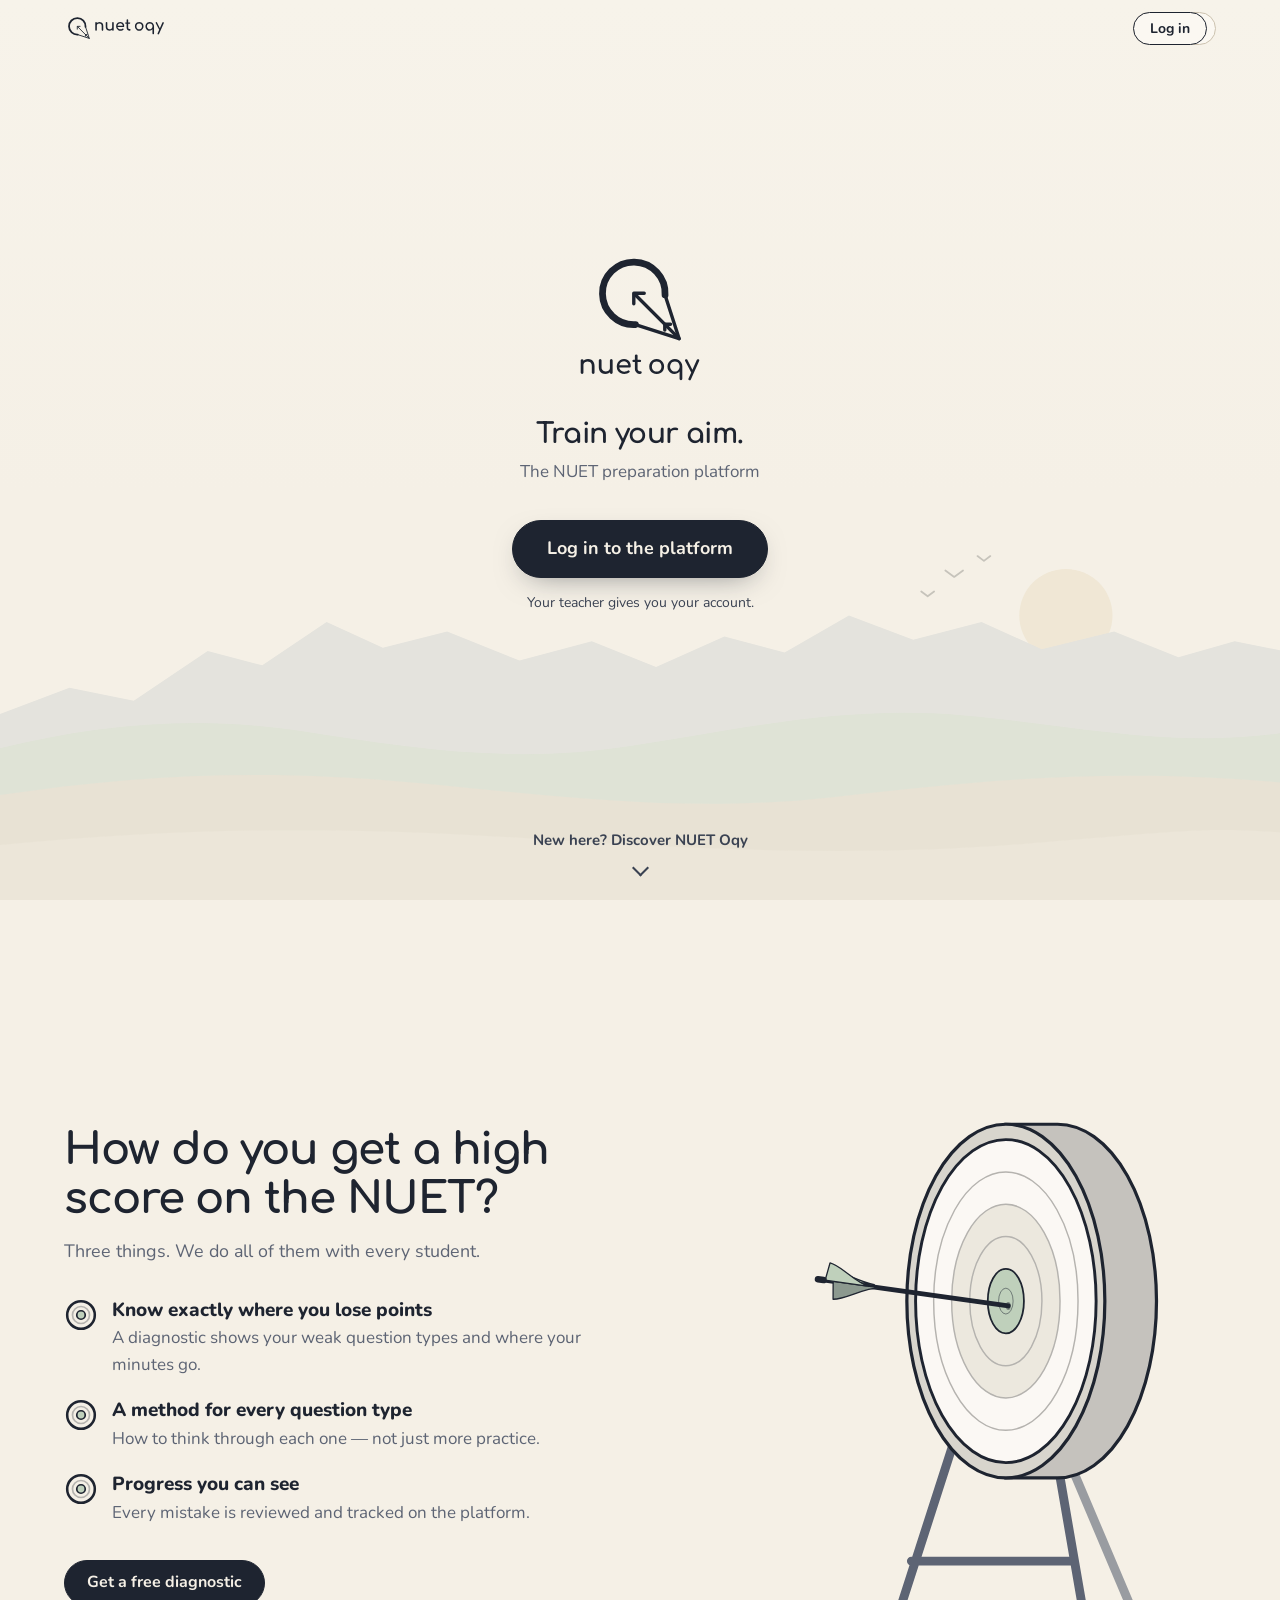
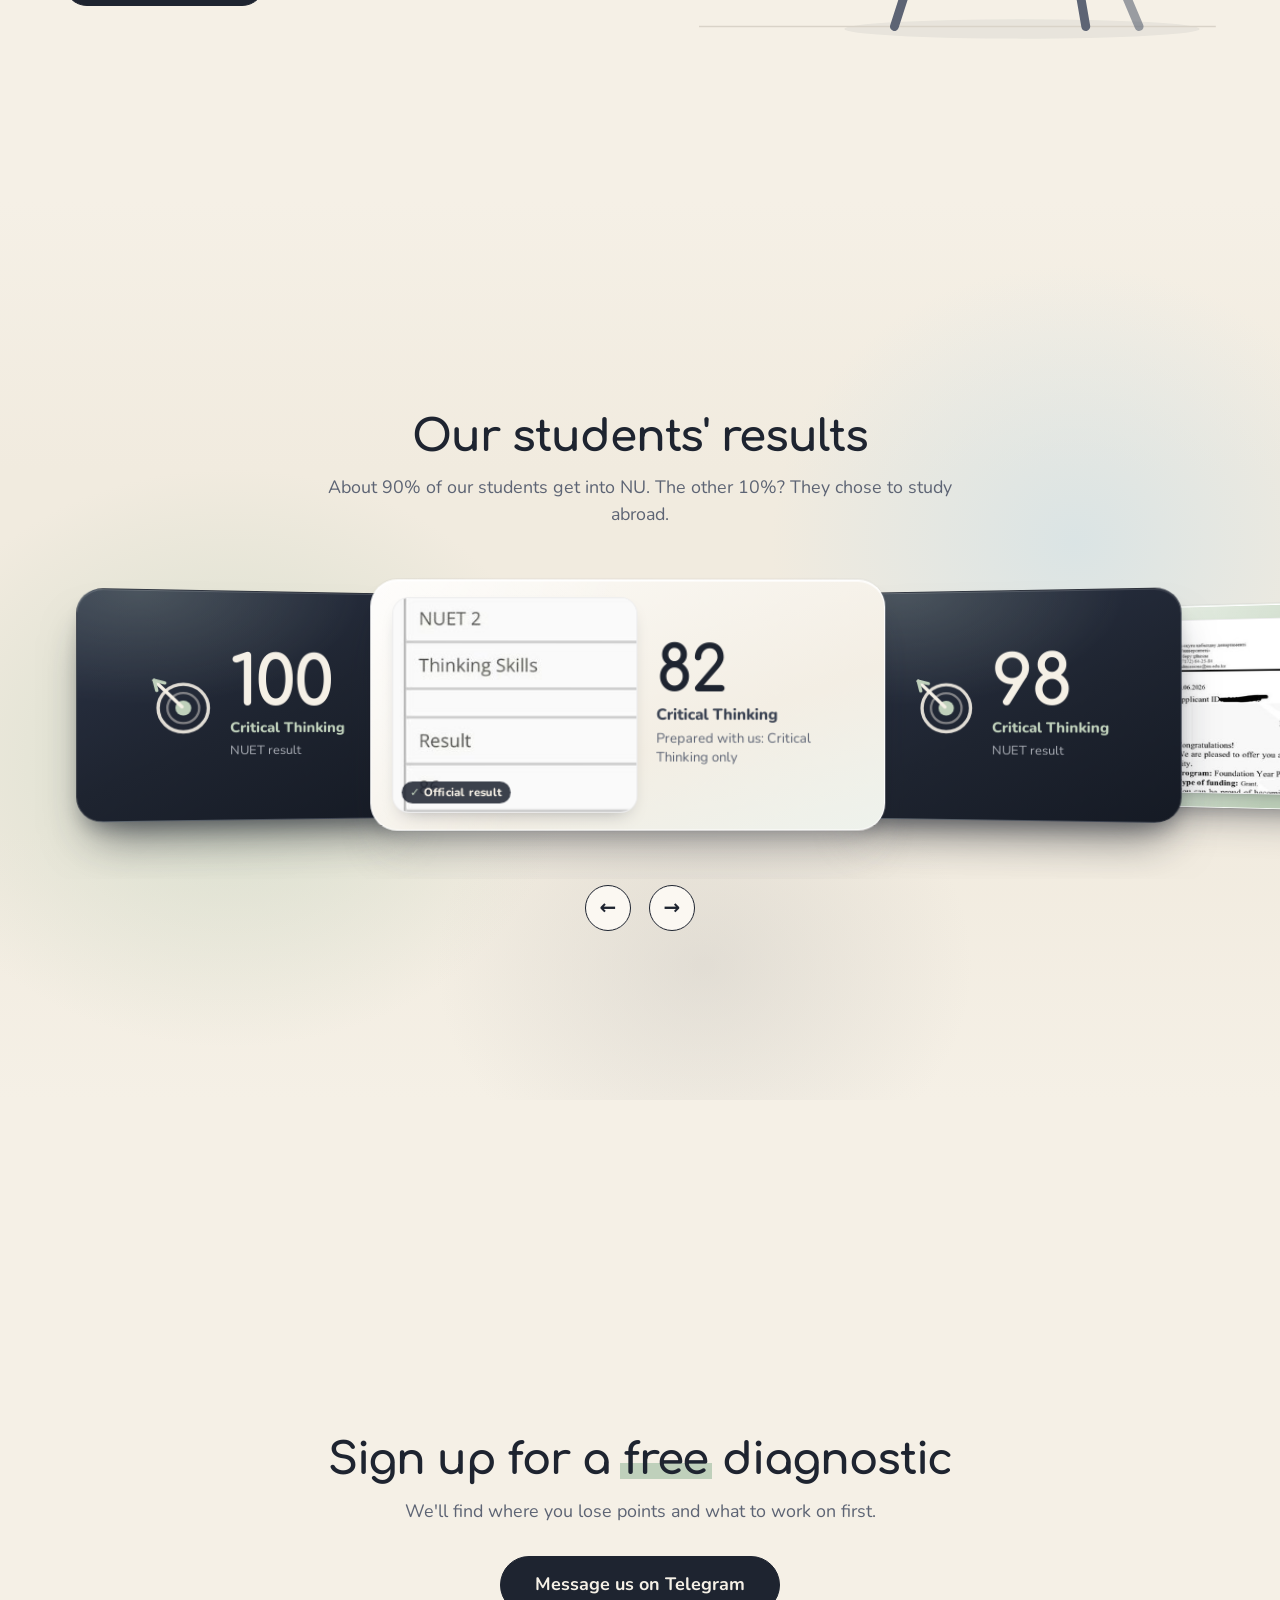
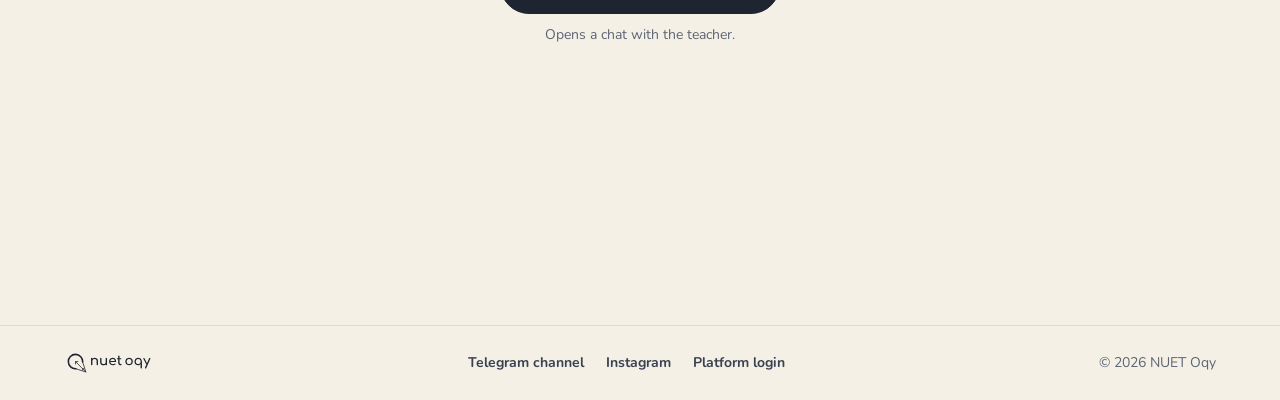
==== commit cfd26999: "Home page update Little update" ====
--- a/site/index.html
+++ b/site/index.html
@@ -20,9 +20,10 @@
 <body>
   <svg width="0" height="0" class="defs" aria-hidden="true" focusable="false">
     <symbol id="i-arrow" viewBox="0 0 120 24">
-      <path d="M6 12H112" fill="none" stroke="currentColor" stroke-width="3" stroke-linecap="round"/>
-      <path d="M104 5L114 12L104 19" fill="none" stroke="currentColor" stroke-width="3" stroke-linecap="round" stroke-linejoin="round"/>
-      <path d="M8 12C14 11 22 5 28 4L26 12Z M8 12C14 13 22 19 28 20L26 12Z" fill="currentColor"/>
+      <path d="M4 12H110" fill="none" stroke="currentColor" stroke-width="3" stroke-linecap="round"/>
+      <path d="M103 6L115 12L103 18Z" fill="currentColor" stroke="currentColor" stroke-width="2" stroke-linejoin="round"/>
+      <path d="M36 11.5L22 3.5H11L18 11.5Z M36 12.5L22 20.5H11L18 12.5Z" fill="currentColor"/>
+      <path d="M4 8.5L7 12L4 15.5" fill="none" stroke="currentColor" stroke-width="2.4" stroke-linecap="round" stroke-linejoin="round"/>
     </symbol>
     <symbol id="i-hit" viewBox="0 0 48 48">
       <circle cx="26" cy="26" r="19" fill="none" stroke="#F5F0E6" stroke-width="2.6" opacity=".9"/>
@@ -125,7 +126,7 @@
 
     <section class="join" id="join">
       <div class="join-copy">
-        <h2 data-i18n="join.title">Sign up for a free diagnostic</h2>
+        <h2 data-i18n-html="join.title">Sign up for a <mark>free</mark> diagnostic</h2>
         <p class="lead" data-i18n="join.lead">We'll find where you lose points and what to work on first.</p>
         <a class="btn btn-primary btn-lg" id="tgDm" href="https://t.me/burkitoff" rel="noopener" data-i18n="join.tg">Message us on Telegram</a>
         <p class="hint" data-i18n="join.tgnote">Opens a chat with the teacher.</p>
--- a/site/css/home.css
+++ b/site/css/home.css
@@ -89,11 +89,15 @@
 .reviews-head { position: relative; text-align: center; max-width: 760px; margin: 0 auto 26px; padding: 0 var(--pad); }
 .reviews-head h2 { margin-bottom: 12px; }
 .rain { position: absolute; inset: 0; pointer-events: none; color: var(--ink); }
-.rain i { position: absolute; top: -12%; left: var(--x); width: calc(84px * var(--s)); opacity: calc(.05 + var(--s) * .05);
-  transform: translate3d(0, -20vh, 0) rotate(78deg); }
+.rain i { position: absolute; top: -14%; left: var(--x); width: calc(84px * var(--s)); --o: calc(.06 + var(--s) * .05); opacity: 0;
+  transform: translate3d(0, -20vh, 0) rotate(86.6deg); }
 .rain svg { width: 100%; height: auto; }
-.rain.on i { animation: fall var(--d) linear var(--delay) infinite; }
-@keyframes fall { from { transform: translate3d(0, -20vh, 0) rotate(78deg); } to { transform: translate3d(9vh, 150vh, 0) rotate(78deg); } }
+.rain.on i { animation: fall var(--d) cubic-bezier(.4, .04, .78, .62) var(--delay) infinite; }
+@keyframes fall {
+  0% { transform: translate3d(0, -20vh, 0) rotate(86.6deg); opacity: 0; }
+  10% { opacity: var(--o); }
+  86% { opacity: var(--o); }
+  100% { transform: translate3d(8vh, 115vh, 0) rotate(86.6deg); opacity: 0; } }
 
 .carousel { position: relative; }
 .track { position: relative; list-style: none; margin: 0; padding: 30px var(--pad) 54px; display: flex; align-items: center;
@@ -157,6 +161,7 @@
 .join { display: flex; flex-direction: column; }
 .join-copy { flex: 1; display: grid; align-content: center; justify-items: center; text-align: center; max-width: 760px; width: 100%; margin: 0 auto; padding: 96px var(--pad) 40px; }
 .join h2 { margin-bottom: 14px; }
+.join h2 mark { color: inherit; background: linear-gradient(transparent 56%, var(--sage) 56%, var(--sage) 90%, transparent 90%); padding: 0 .1em; margin: 0 -.04em; }
 .join .btn-lg { margin-top: 30px; }
 .hint { margin: 10px 0 0; font-size: 14px; color: var(--muted); }
 .foot { display: flex; flex-wrap: wrap; align-items: center; justify-content: space-between; gap: 14px 28px;
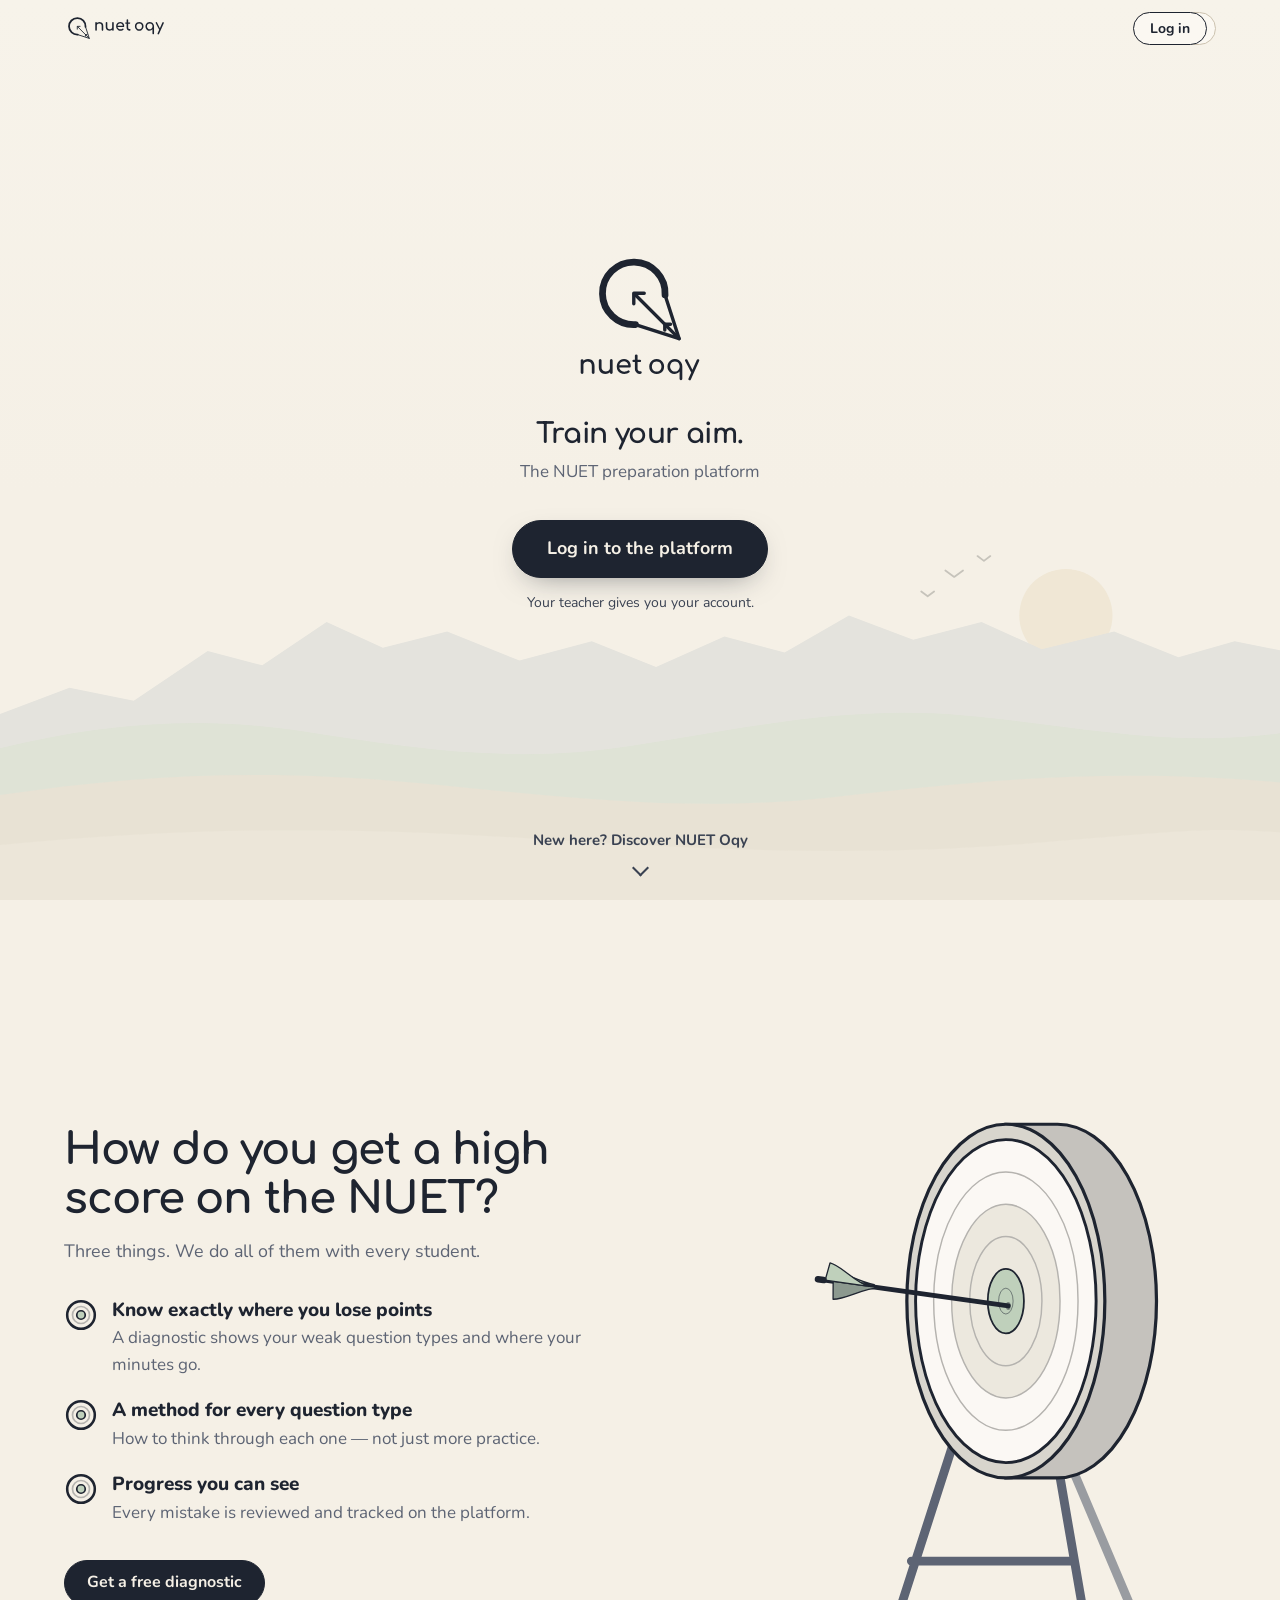
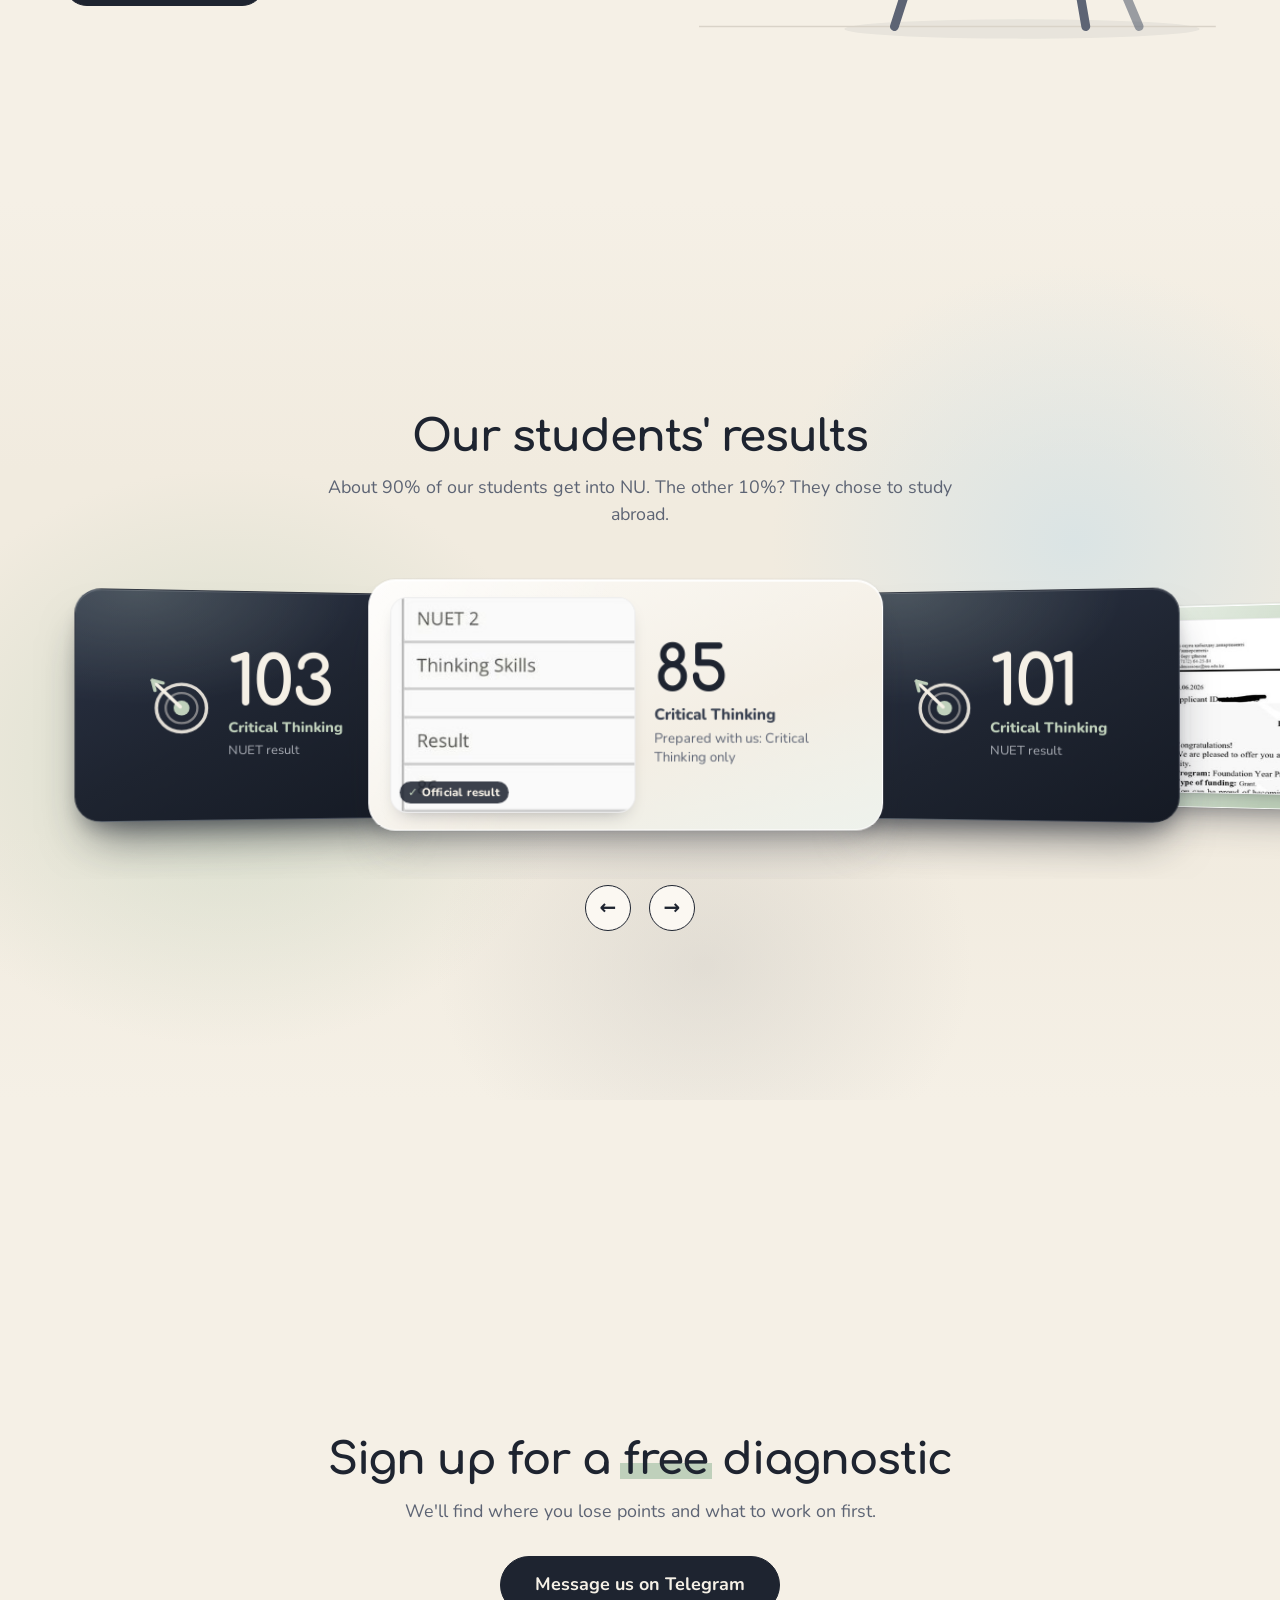
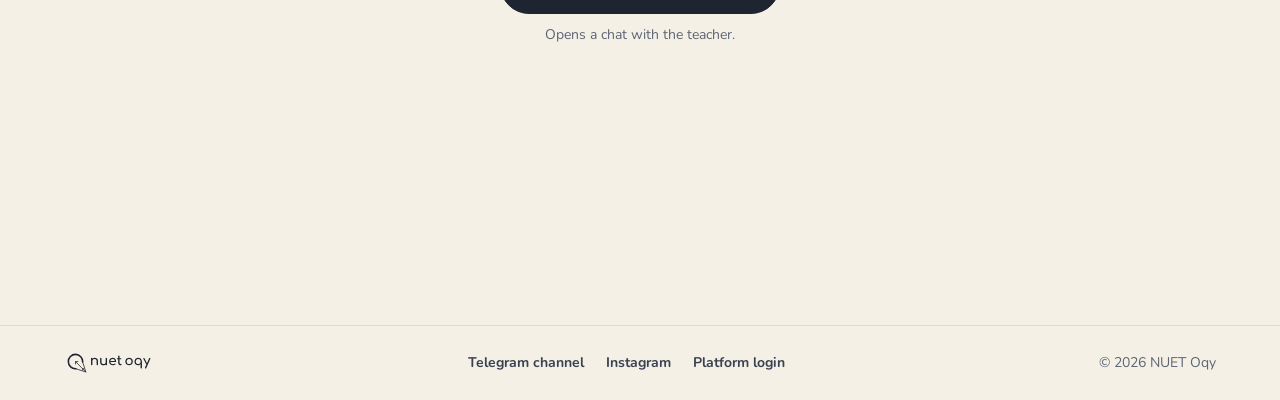
==== commit bab66237: "Free plan sign ups Sign ups available for free plans" ====
--- a/site/index.html
+++ b/site/index.html
@@ -130,6 +130,11 @@
         <p class="lead" data-i18n="join.lead">We'll find where you lose points and what to work on first.</p>
         <a class="btn btn-primary btn-lg" id="tgDm" href="https://t.me/burkitoff" rel="noopener" data-i18n="join.tg">Message us on Telegram</a>
         <p class="hint" data-i18n="join.tgnote">Opens a chat with the teacher.</p>
+        <div class="free-try" id="freeTry" hidden>
+          <span class="or" data-i18n="join.or">or</span>
+          <a class="btn btn-lg" href="/app/#/signup" data-i18n="join.free">Try the platform free</a>
+          <p class="hint" data-i18n="join.freenote">Free account: Mock 1 and 2 problem-solving runs, with full results.</p>
+        </div>
       </div>
       <footer class="foot">
         <img src="img/logo.svg" alt="NUET Oqy" width="96" height="28">
--- a/site/css/home.css
+++ b/site/css/home.css
@@ -229,3 +229,20 @@
   html { scroll-snap-type: y proximity; }
   .discover i { animation: none; }
 }
+.free-try { display: grid; justify-items: center; margin-top: 18px; }
+.free-try .or { font-size: 14px; color: var(--muted); margin-bottom: 2px; }
+.join .free-try .btn-lg { margin-top: 10px; }
+@media (max-width: 760px) { .free-try { margin-top: 10px; } .join .free-try .btn-lg { margin-top: 6px; } }
+@media (max-height: 700px) {
+  .join .hint, .free-try .or { display: none; }
+  .free-try { margin-top: 10px; }
+  .join .free-try .btn-lg { margin-top: 0; }
+  .join .btn-lg { margin-top: 20px; padding-top: 14px; padding-bottom: 14px; }
+}
+@media (max-height: 460px) and (min-width: 600px) {
+  .join-copy { grid-template-columns: auto auto; justify-content: center; column-gap: 14px; }
+  .join-copy > h2, .join-copy > .lead { grid-column: 1 / -1; }
+  .join .btn-lg { width: auto; margin-top: 14px; }
+  .free-try { margin-top: 14px; display: block; }
+  .join .free-try .btn-lg { margin-top: 0; }
+}
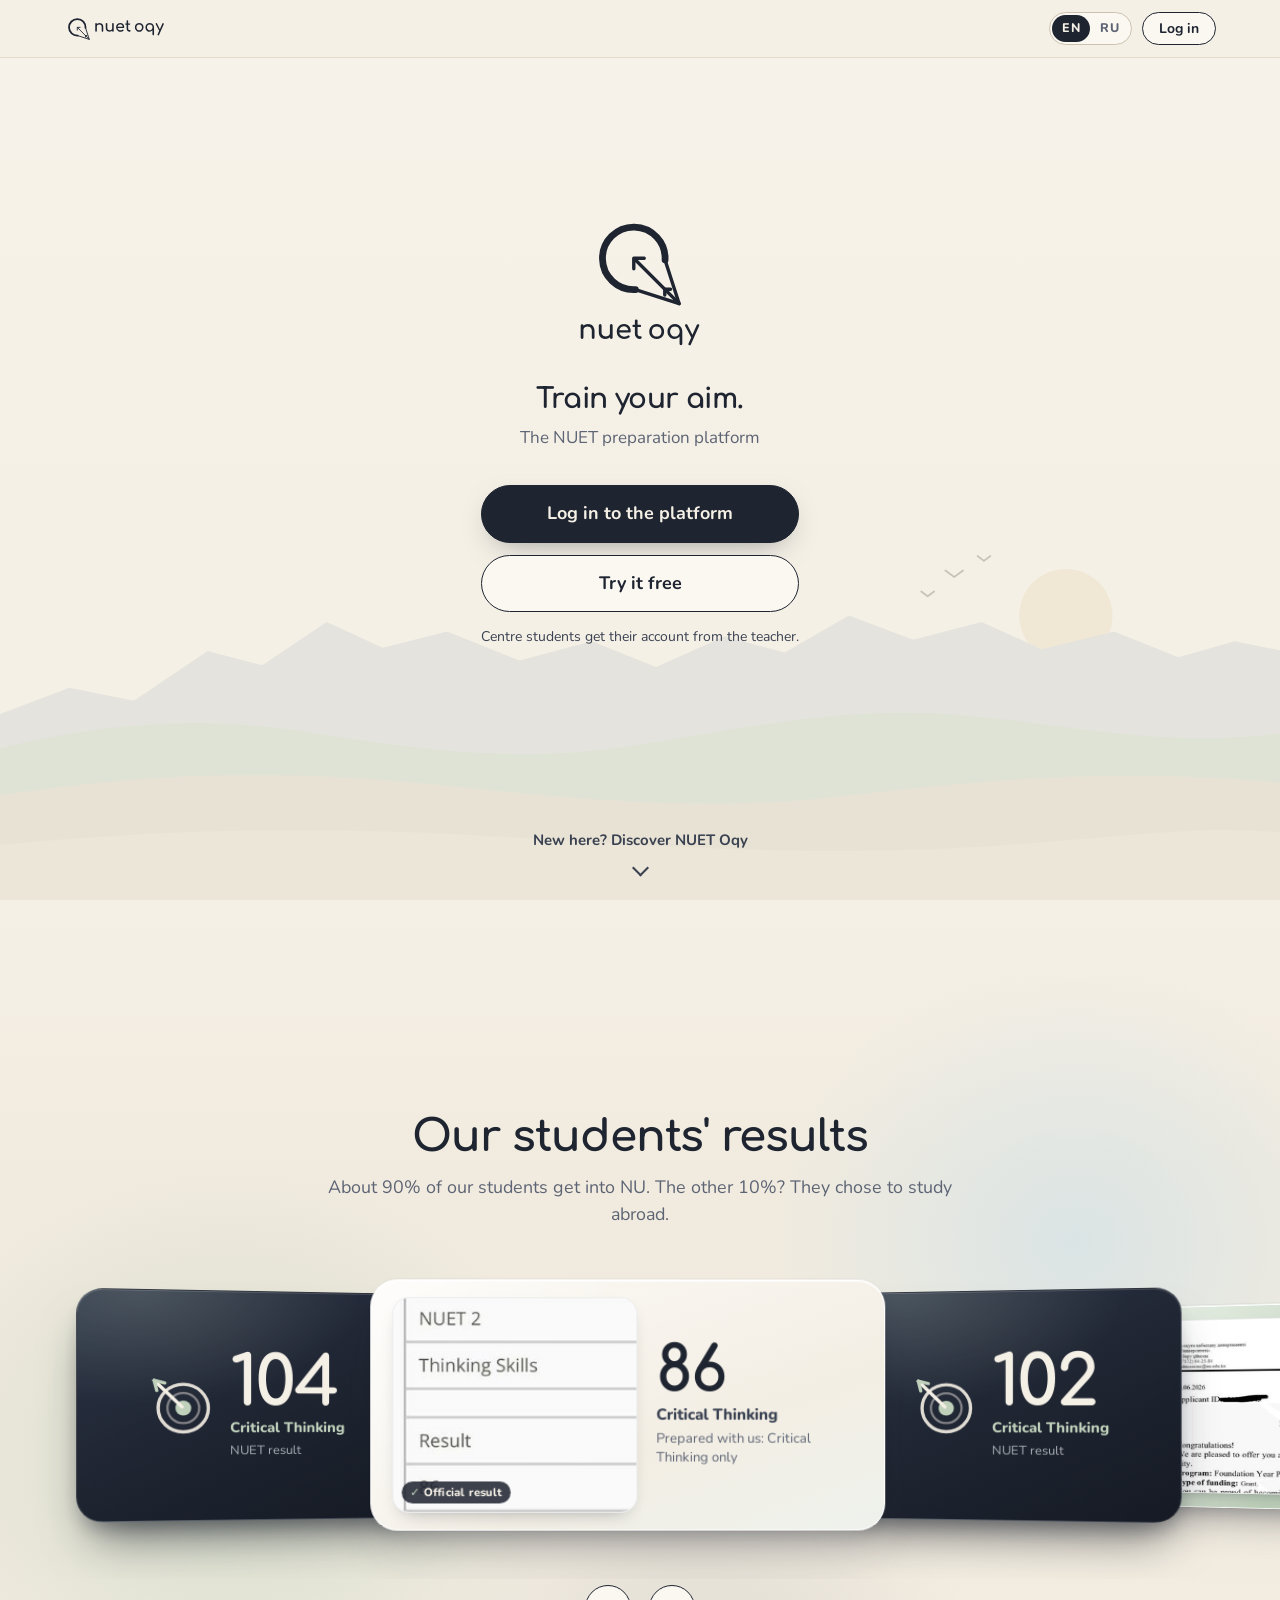
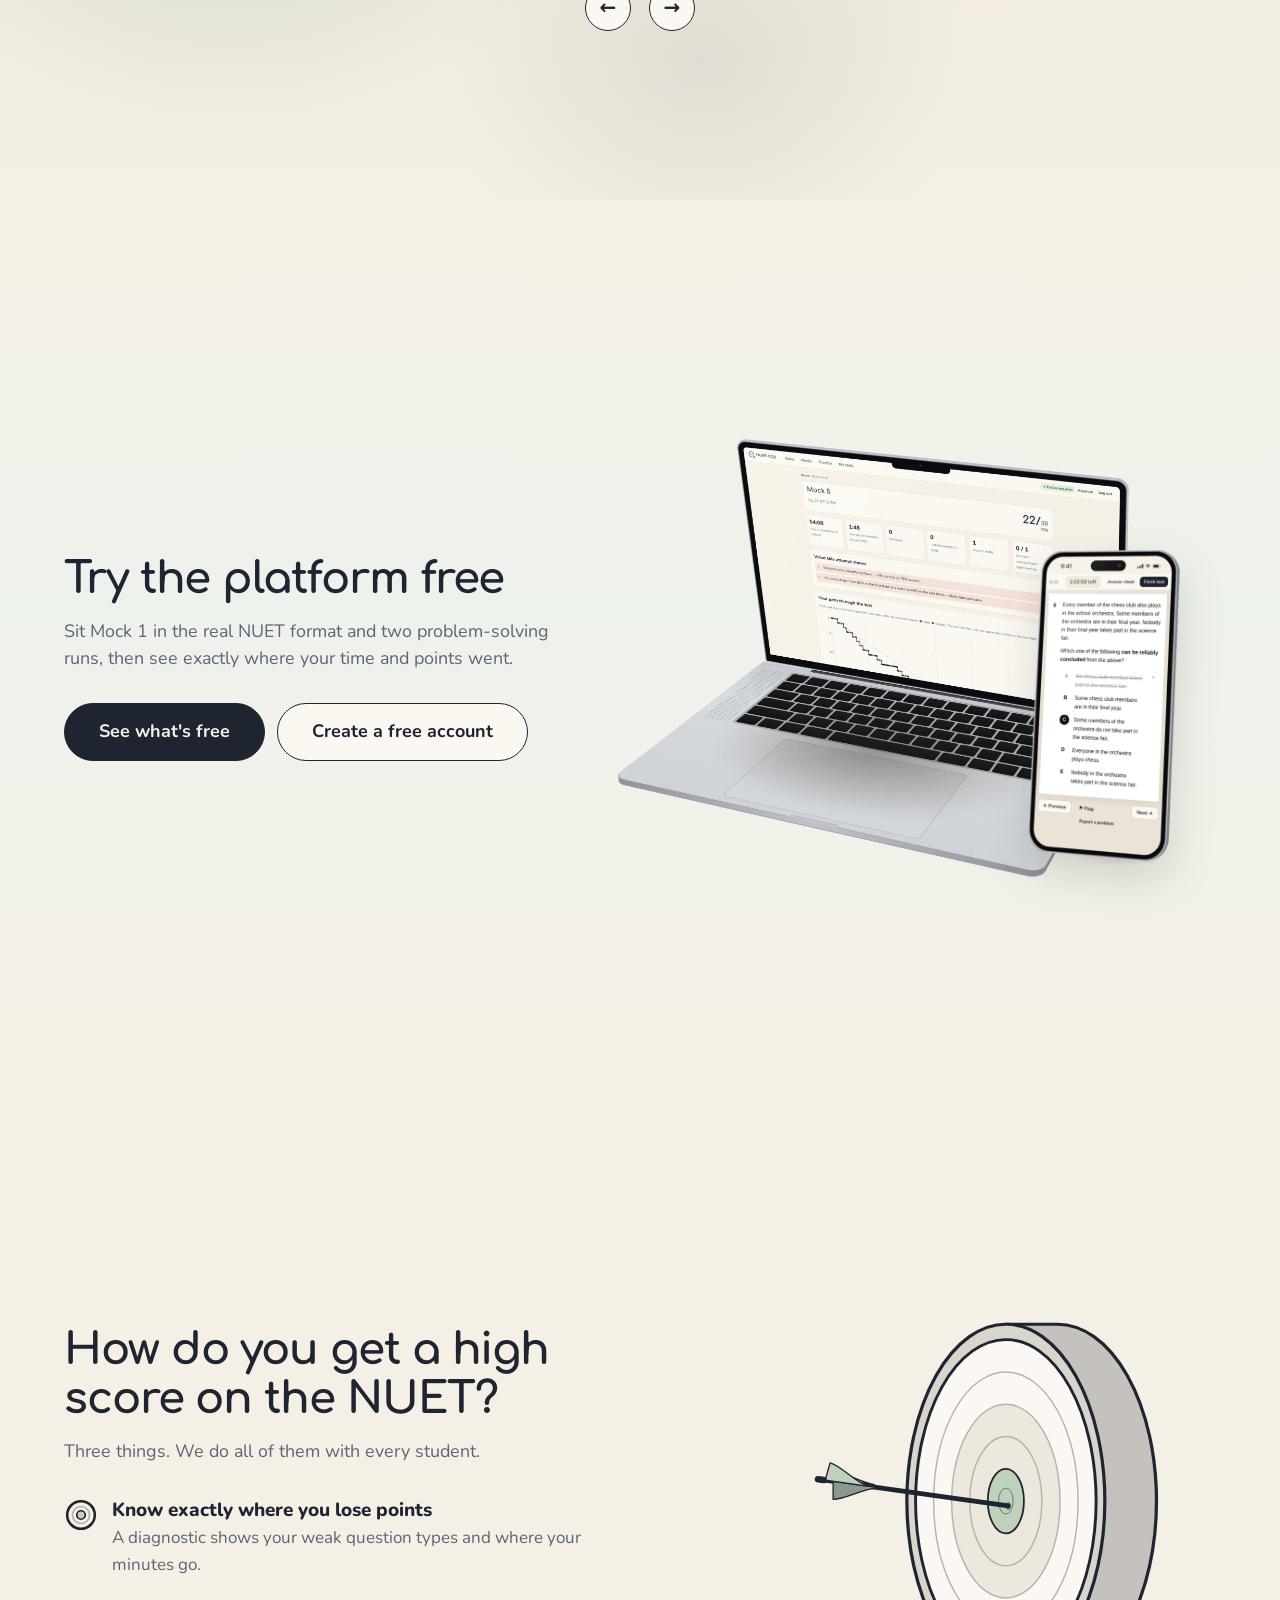
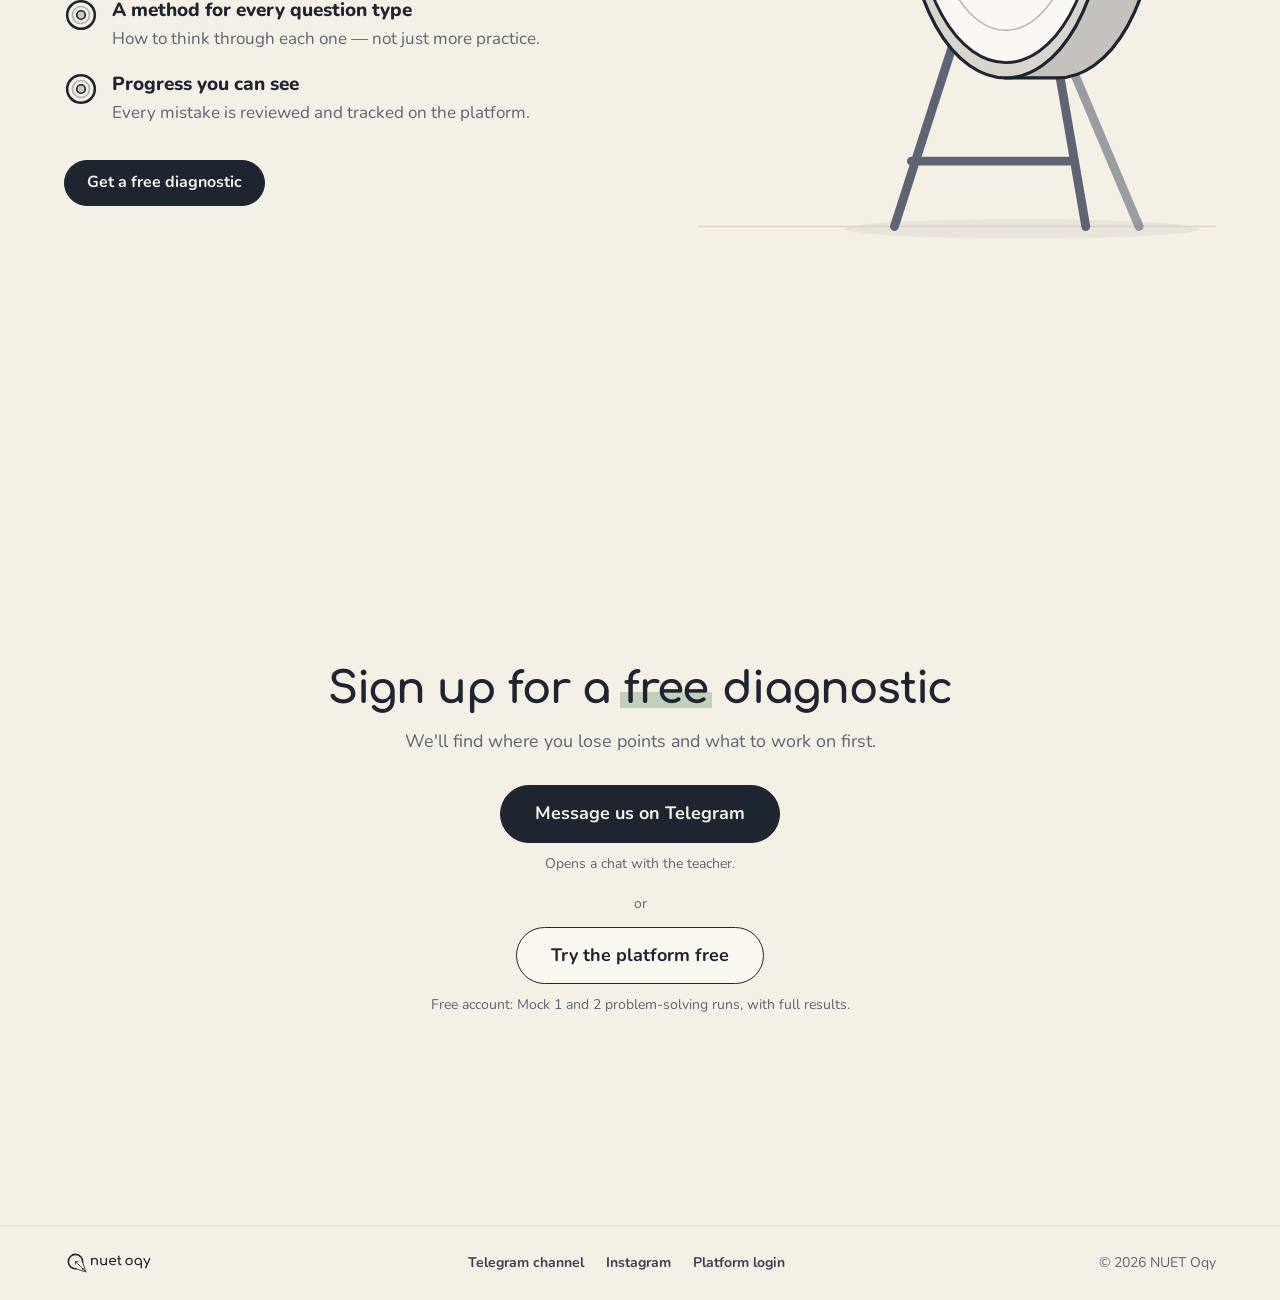
==== commit c89d4b50: "Free plan page New page explaining the free plan" ====
--- a/site/index.html
+++ b/site/index.html
@@ -65,9 +65,42 @@
         <p class="gate-tag" data-i18n="gate.tag">Train your aim.</p>
         <p class="gate-sub" data-i18n="gate.sub">The NUET preparation platform</p>
         <a class="btn btn-primary btn-lg" id="enter" href="/app/" data-i18n="gate.login">Log in to the platform</a>
+        <a class="btn btn-lg gate-try" id="gateTry" href="/free/" data-i18n="gate.try" hidden>Try it free</a>
         <p class="gate-note" id="enterNote" data-i18n="gate.note">Your teacher gives you your account.</p>
       </div>
-      <a class="discover" href="#how"><span data-i18n="gate.discover">New here? Discover NUET Oqy</span><i aria-hidden="true"></i></a>
+      <a class="discover" href="#reviews"><span data-i18n="gate.discover">New here? Discover NUET Oqy</span><i aria-hidden="true"></i></a>
+    </section>
+
+    <section class="reviews" id="reviews">
+      <div class="rain" aria-hidden="true"></div>
+      <div class="reviews-head">
+        <h2 data-i18n="rev.title">What our students say</h2>
+        <p class="lead" data-i18n="rev.sub">About 90% of our students get into NU. The other 10%? They chose to study abroad.</p>
+      </div>
+      <div class="carousel" id="carousel" hidden>
+        <ul class="track" id="track" aria-roledescription="carousel"></ul>
+        <div class="car-nav">
+          <button type="button" class="car-btn" id="prev" data-i18n-label="rev.prev" aria-label="Previous review"><span aria-hidden="true">←</span></button>
+          <button type="button" class="car-btn" id="next" data-i18n-label="rev.next" aria-label="Next review"><span aria-hidden="true">→</span></button>
+        </div>
+      </div>
+    </section>
+
+    <section class="free" id="free" hidden>
+      <div class="free-copy">
+        <h2 data-i18n="free.title">Try the platform free</h2>
+        <p class="lead" data-i18n="free.lead">Sit Mock 1 in the real NUET format and two problem-solving runs, then see exactly where your time and points went.</p>
+        <div class="free-ctas">
+          <a class="btn btn-primary btn-lg" href="/free/" data-i18n="free.see">See what's free</a>
+          <a class="btn btn-lg" href="/app/#/signup" data-i18n="free.create">Create a free account</a>
+        </div>
+      </div>
+      <div class="free-art" aria-hidden="true">
+        <div class="devs">
+          <img class="dv-laptop" src="img/free/laptop-results.webp" alt="" width="1974" height="1689" loading="lazy" decoding="async">
+          <img class="dv-phone" src="img/free/phone-exam.webp" alt="" width="656" height="1355" loading="lazy" decoding="async">
+        </div>
+      </div>
     </section>
 
     <section class="how" id="how">
@@ -109,21 +142,6 @@
       </div>
     </section>
 
-    <section class="reviews" id="reviews">
-      <div class="rain" aria-hidden="true"></div>
-      <div class="reviews-head">
-        <h2 data-i18n="rev.title">What our students say</h2>
-        <p class="lead" data-i18n="rev.sub">About 90% of our students get into NU. The other 10%? They chose to study abroad.</p>
-      </div>
-      <div class="carousel" id="carousel" hidden>
-        <ul class="track" id="track" aria-roledescription="carousel"></ul>
-        <div class="car-nav">
-          <button type="button" class="car-btn" id="prev" data-i18n-label="rev.prev" aria-label="Previous review"><span aria-hidden="true">←</span></button>
-          <button type="button" class="car-btn" id="next" data-i18n-label="rev.next" aria-label="Next review"><span aria-hidden="true">→</span></button>
-        </div>
-      </div>
-    </section>
-
     <section class="join" id="join">
       <div class="join-copy">
         <h2 data-i18n-html="join.title">Sign up for a <mark>free</mark> diagnostic</h2>
--- a/site/css/home.css
+++ b/site/css/home.css
@@ -23,7 +23,7 @@
 .sr-only { position: absolute; width: 1px; height: 1px; overflow: hidden; clip: rect(0 0 0 0); white-space: nowrap; }
 [hidden] { display: none !important; }
 
-.gate, .how, .reviews, .join { position: relative; min-height: 100vh; min-height: 100svh; scroll-snap-align: start; scroll-snap-stop: always; }
+.gate, .how, .reviews, .free, .join { position: relative; min-height: 100vh; min-height: 100svh; scroll-snap-align: start; scroll-snap-stop: always; }
 
 .btn { display: inline-flex; align-items: center; justify-content: center; gap: 8px; padding: 13px 22px; border-radius: 999px;
   font: 700 16px/1.1 var(--ui); text-decoration: none; color: var(--ink); background: var(--paper); border: 1.5px solid var(--ink);
@@ -246,3 +246,52 @@
   .free-try { margin-top: 14px; display: block; }
   .join .free-try .btn-lg { margin-top: 0; }
 }
+
+.gate-try { margin-top: 12px; min-width: min(320px, 100%); }
+.gate .btn-lg.gate-try { box-shadow: none; }
+
+.devs { position: relative; padding-right: 9%; }
+.devs img { display: block; height: auto; }
+.dv-laptop { width: 100%; }
+.dv-phone { position: absolute; right: 0; bottom: 3%; width: 27%; filter: drop-shadow(0 18px 22px rgba(40, 35, 25, .16)); }
+
+.free { display: grid; grid-template-columns: minmax(0, .9fr) minmax(0, 1.1fr); align-items: center; gap: clamp(28px, 5vw, 80px); padding: 88px var(--pad) 72px; overflow: hidden;
+  background: linear-gradient(var(--cream), #EEF2EC 45%, var(--cream)); }
+.free-copy { max-width: 520px; justify-self: end; }
+.free h2 { margin-bottom: 14px; }
+.free-ctas { display: flex; flex-wrap: wrap; gap: 12px; margin-top: 30px; }
+.free-art { justify-self: start; width: min(100%, 680px, 95svh); padding-right: 6%; }
+@media (max-width: 860px) {
+  .free { grid-template-columns: 1fr; align-content: center; gap: 30px; padding-top: 80px; }
+  .free-copy { justify-self: start; }
+  .free-art { order: -1; justify-self: center; width: min(88%, 460px, 52svh); padding-right: 6%; }
+}
+@media (max-width: 480px) {
+  .free-ctas .btn-lg, .gate-try { width: 100%; }
+  .free-ctas { margin-top: 22px; gap: 10px; }
+}
+@media (max-height: 700px) and (max-width: 480px) {
+  .free h2 { font-size: 26px; }
+  .free-art { width: min(80%, 300px, 38svh); }
+  .free .lead { font-size: 15px; }
+  .free-ctas .btn-lg { padding-top: 13px; padding-bottom: 13px; }
+}
+@media (orientation: landscape) and (max-height: 520px) {
+  .free { grid-template-columns: 1fr 1fr; padding-top: 58px; padding-bottom: 14px; gap: 22px; }
+  .free-art { order: 2; width: min(100%, 360px); }
+  .free h2 { font-size: 22px; margin-bottom: 6px; }
+  .free .lead { font-size: 14px; }
+  .free-ctas { margin-top: 14px; }
+  .free-ctas .btn-lg { padding: 10px 18px; font-size: 14px; }
+  .gate-try { margin-top: 8px; }
+  .gate .btn-lg { padding: 11px 22px; font-size: 15px; }
+}
+@media (orientation: landscape) and (max-height: 520px) {
+  .gate-in { grid-template-columns: auto auto; column-gap: 12px; }
+  .gate-in > :not(.btn) { grid-column: 1 / -1; }
+  .gate-in > .btn[hidden] + * { grid-column: 1 / -1; }
+  .gate-try { margin-top: 0; }
+}
+@media (orientation: landscape) and (max-height: 520px) {
+  .gate-in:has(.gate-try[hidden]) { grid-template-columns: auto; }
+}
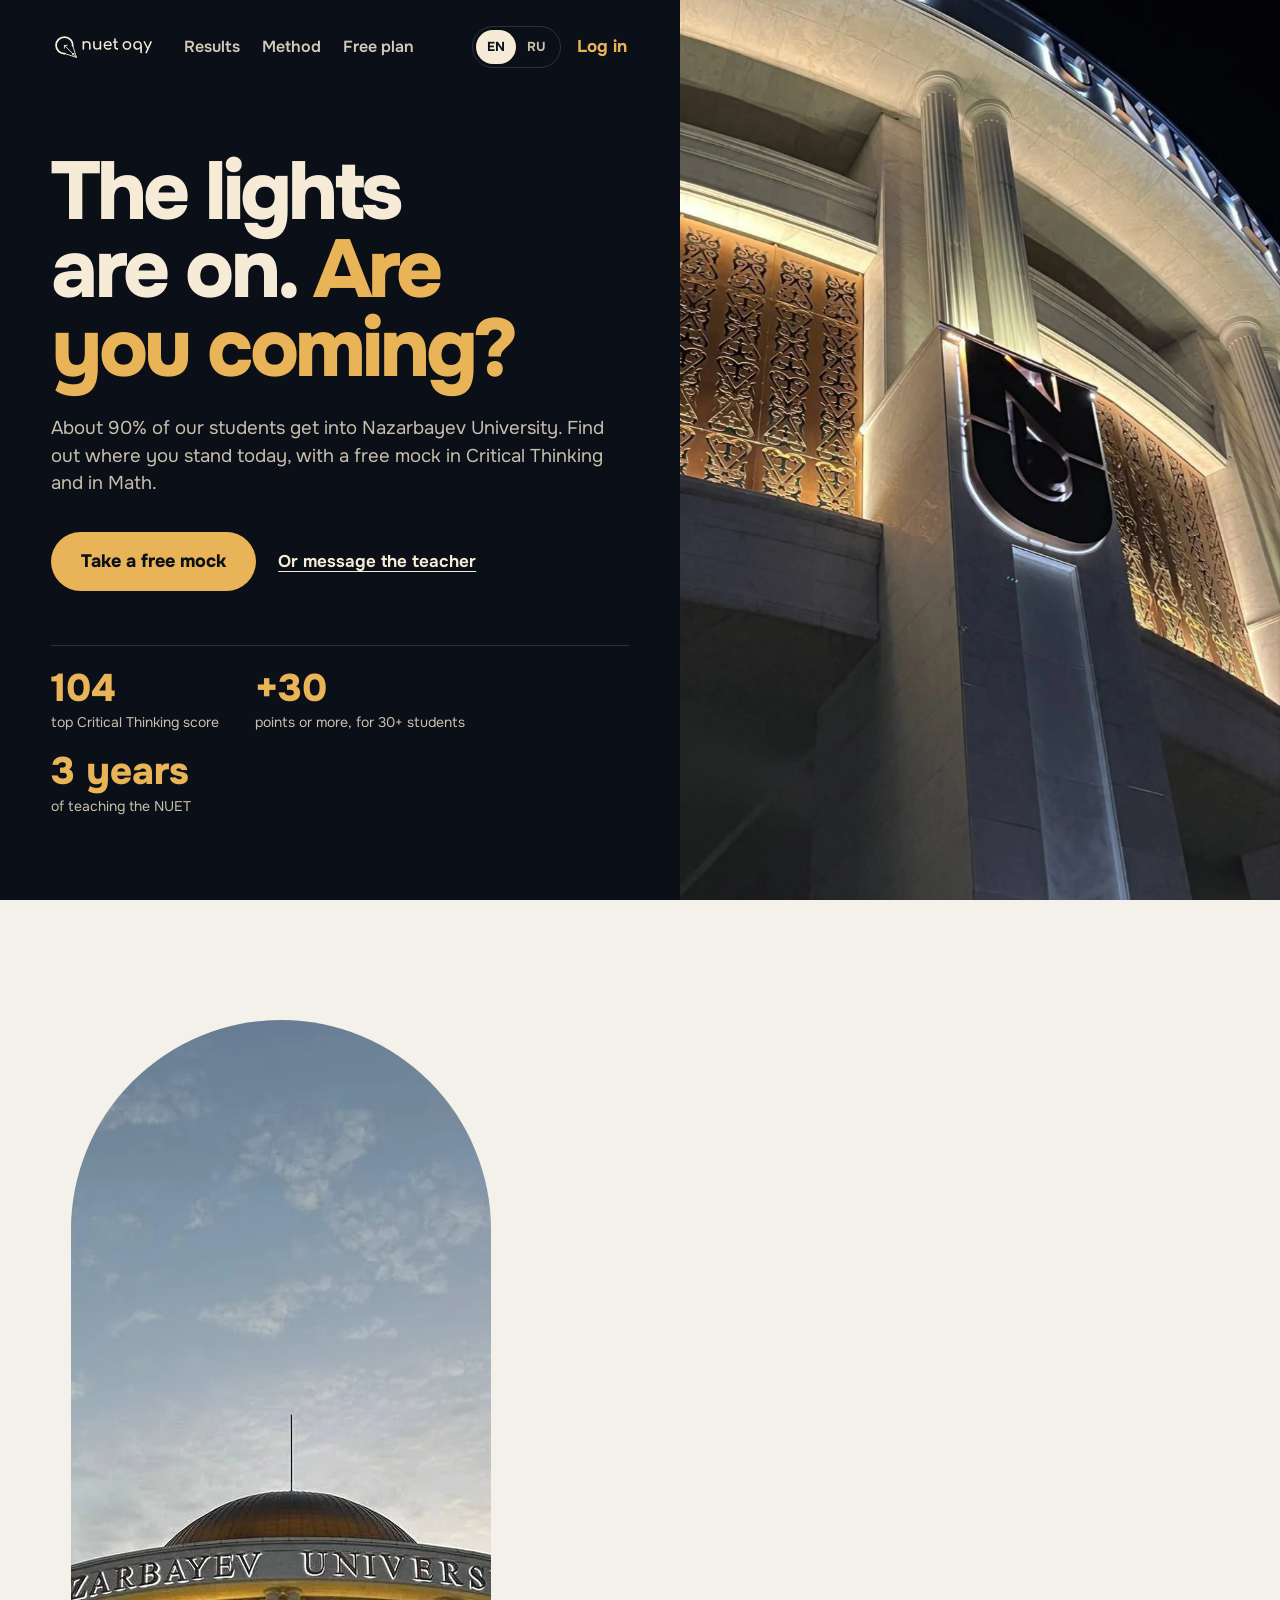
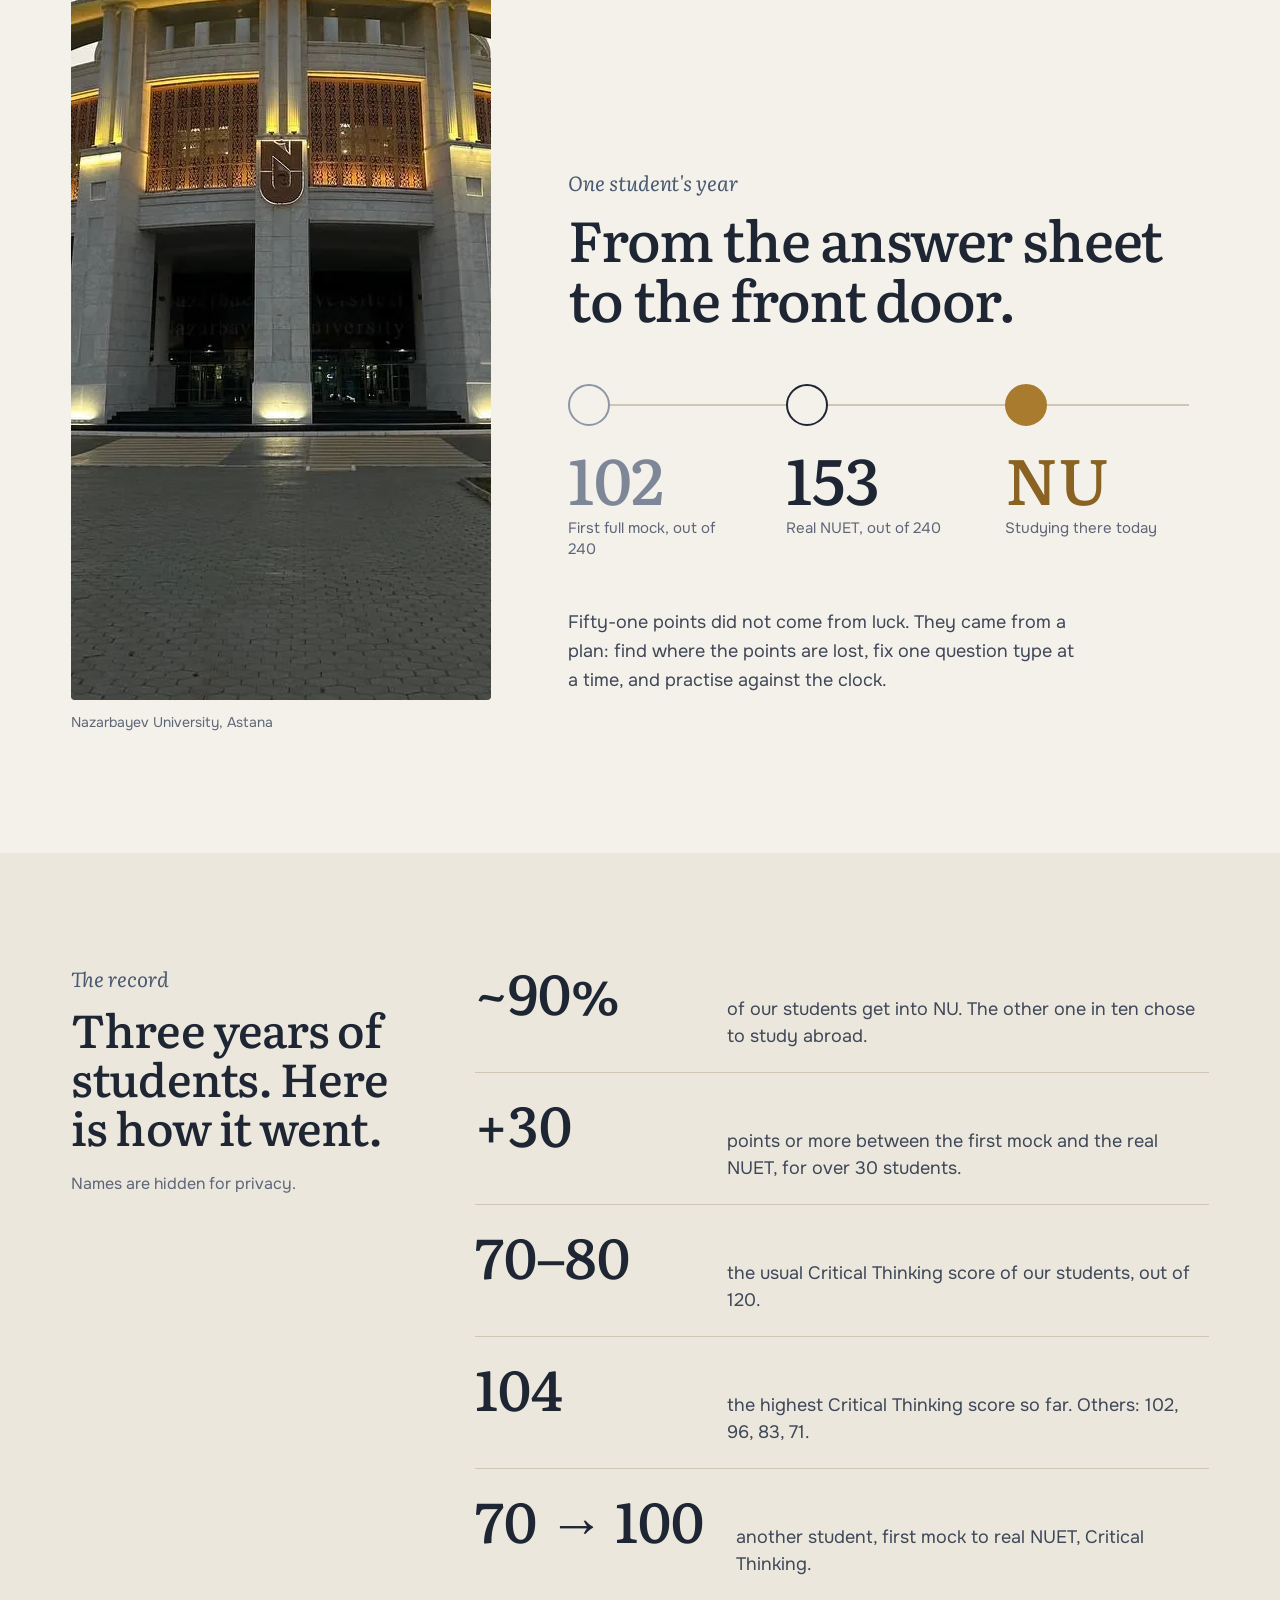
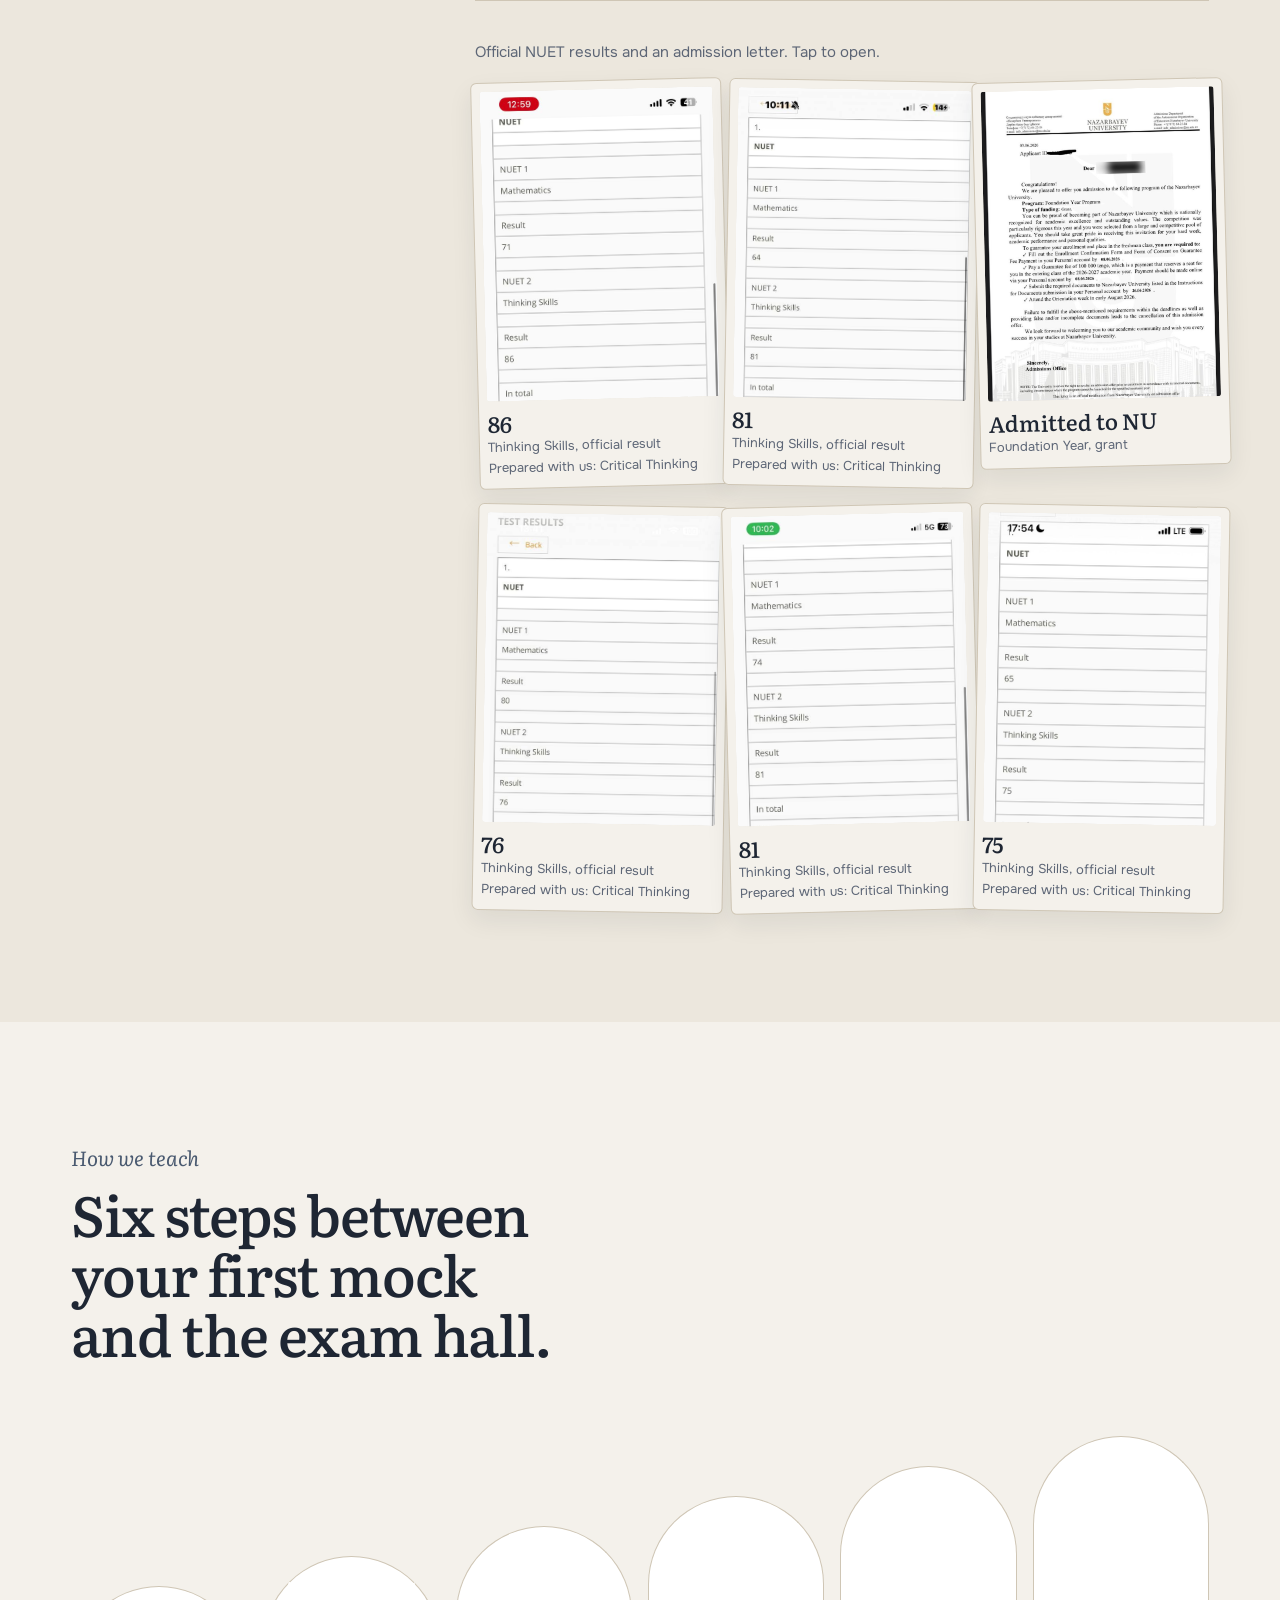
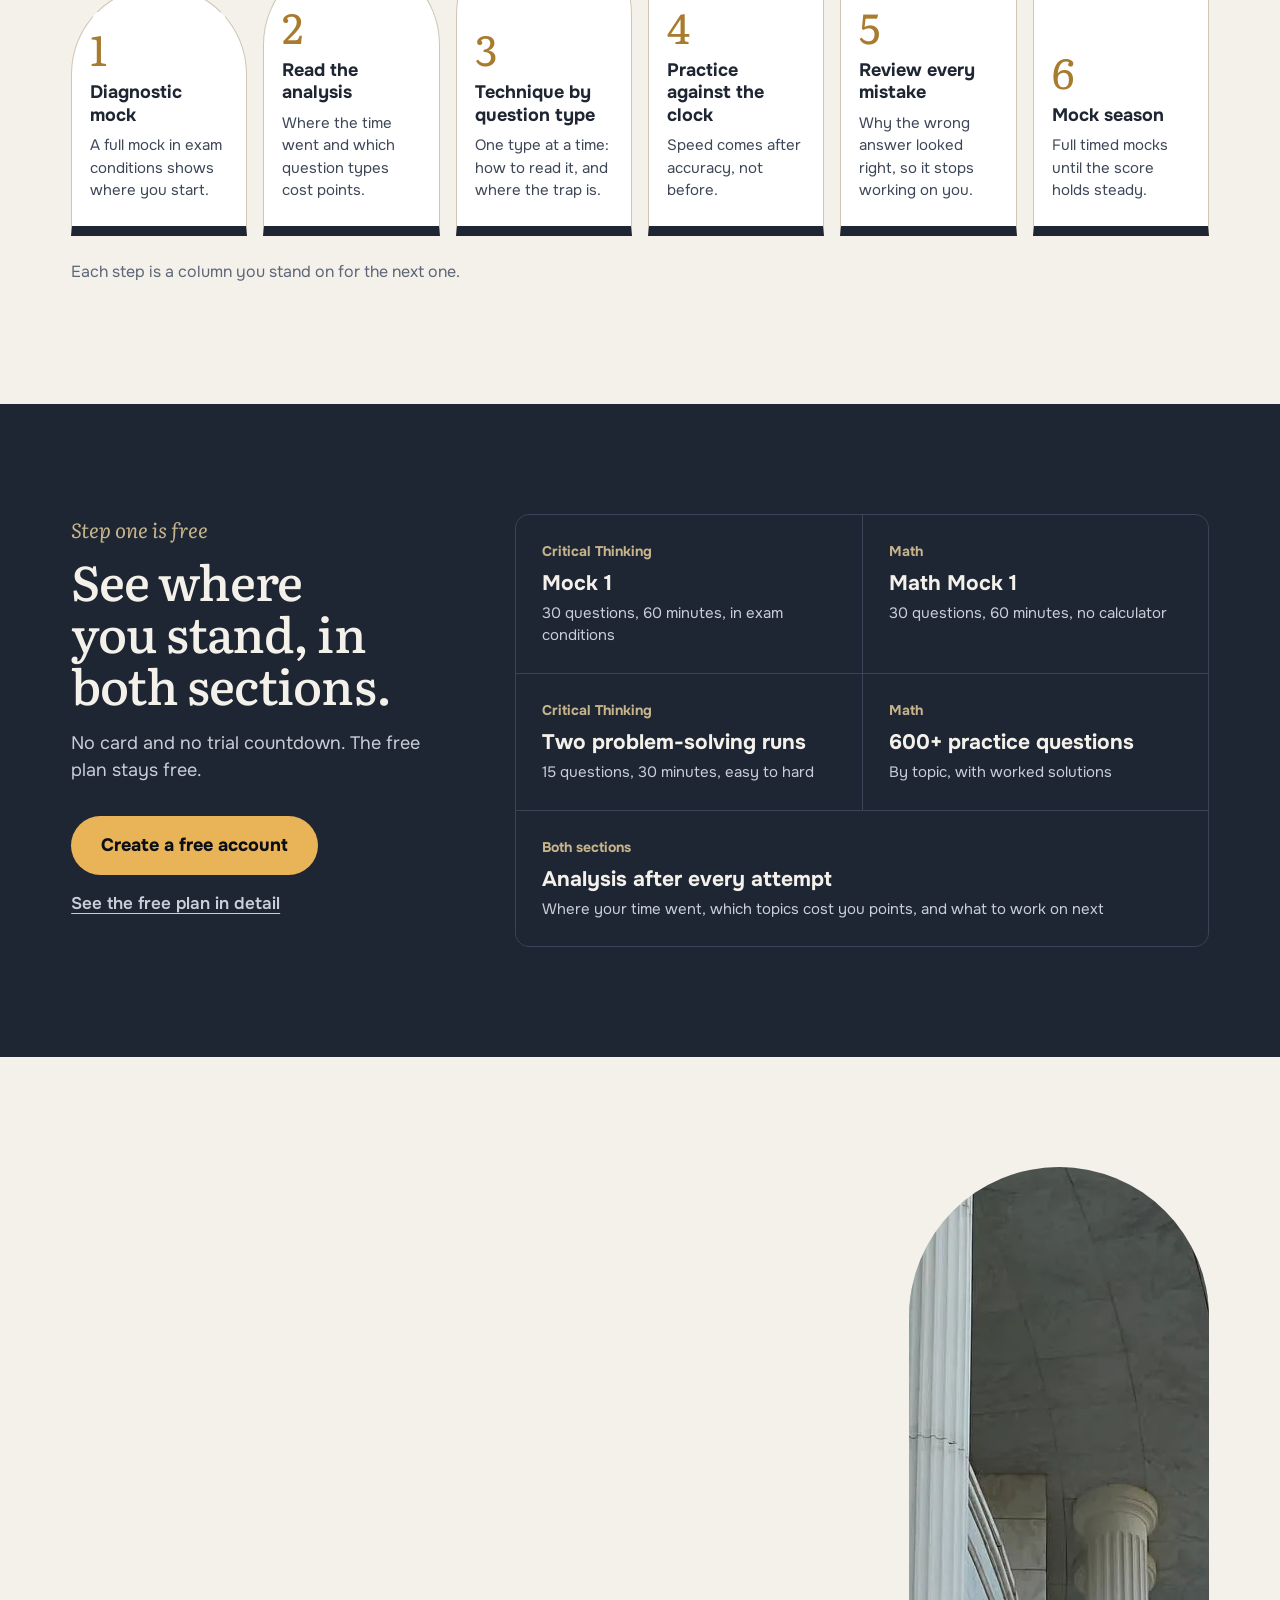
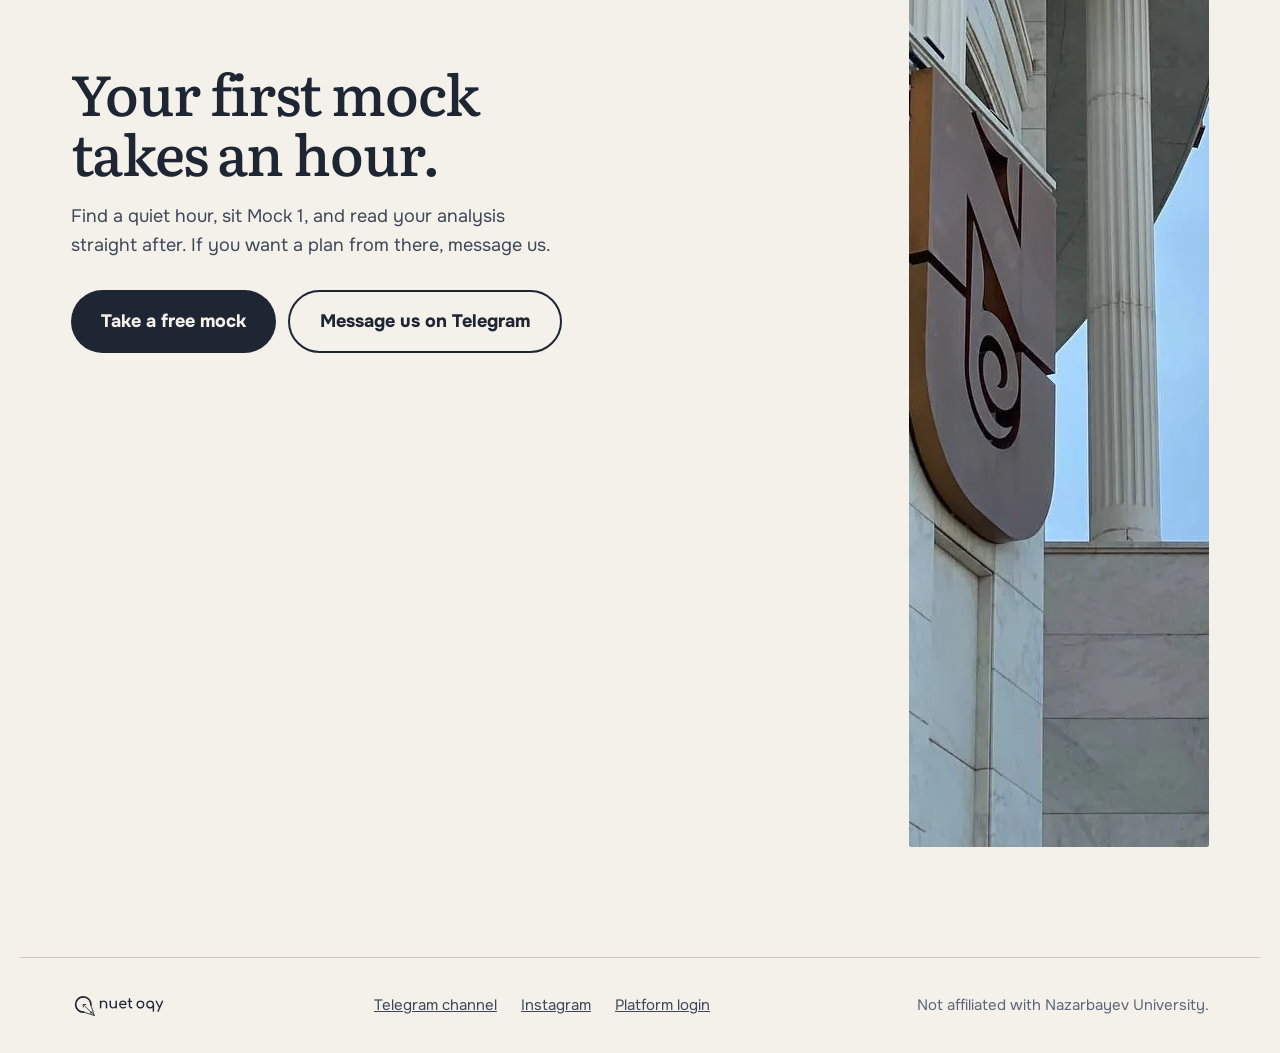
==== commit b5cc44a1: "New home page, Math in the free plan, phone fixes" ====
--- a/site/index.html
+++ b/site/index.html
@@ -6,167 +6,156 @@
   <meta name="referrer" content="strict-origin-when-cross-origin">
   <meta http-equiv="Content-Security-Policy" content="default-src 'self'; script-src 'self'; style-src 'self' 'unsafe-inline'; img-src 'self' data: blob: https://*.supabase.co; connect-src 'self' https://*.supabase.co; font-src 'self'; object-src 'none'; base-uri 'none'; form-action 'self'">
   <title>NUET Oqy — NUET preparation</title>
-  <meta name="description" content="NUET preparation: a free diagnostic, a method for every question type and progress you can see.">
+  <meta name="description" content="NUET Critical Thinking and Math preparation. About 90% of our students get into Nazarbayev University. Start with a free mock.">
   <meta property="og:title" content="NUET Oqy — NUET preparation">
-  <meta property="og:description" content="How do you get a high score on the NUET? Start with a free diagnostic.">
+  <meta property="og:description" content="About 90% of our students get into Nazarbayev University. Start with a free mock in Critical Thinking and Math.">
   <meta property="og:type" content="website">
+  <meta property="og:image" content="https://nuetoqy.app/img/og.jpg">
+  <meta property="og:url" content="https://nuetoqy.app/">
+  <meta name="twitter:card" content="summary_large_image">
   <link rel="icon" href="img/icon.svg" type="image/svg+xml">
-  <meta name="theme-color" content="#F5F0E6">
-  <link rel="preload" href="fonts/nunito-latin-wght-normal.woff2" as="font" type="font/woff2" crossorigin>
-  <link rel="stylesheet" href="css/home.css">
+  <meta name="theme-color" content="#0B0F17">
+  <link rel="preload" href="fonts/onest-latin-wght-normal.woff2" as="font" type="font/woff2" crossorigin>
+  <link rel="preload" href="img/nu/night.webp" as="image">
+  <link rel="stylesheet" href="css/landing.css">
   <script src="js/fwd.js"></script>
-  <script type="module" src="js/home.js"></script>
+  <script type="module" src="js/landing.js"></script>
 </head>
 <body>
-  <svg width="0" height="0" class="defs" aria-hidden="true" focusable="false">
-    <symbol id="i-arrow" viewBox="0 0 120 24">
-      <path d="M4 12H110" fill="none" stroke="currentColor" stroke-width="3" stroke-linecap="round"/>
-      <path d="M103 6L115 12L103 18Z" fill="currentColor" stroke="currentColor" stroke-width="2" stroke-linejoin="round"/>
-      <path d="M36 11.5L22 3.5H11L18 11.5Z M36 12.5L22 20.5H11L18 12.5Z" fill="currentColor"/>
-      <path d="M4 8.5L7 12L4 15.5" fill="none" stroke="currentColor" stroke-width="2.4" stroke-linecap="round" stroke-linejoin="round"/>
-    </symbol>
-    <symbol id="i-hit" viewBox="0 0 48 48">
-      <circle cx="26" cy="26" r="19" fill="none" stroke="#F5F0E6" stroke-width="2.6" opacity=".9"/>
-      <circle cx="26" cy="26" r="12" fill="none" stroke="#F5F0E6" stroke-width="1.8" opacity=".45"/>
-      <circle cx="26" cy="26" r="6" fill="#BFD0BB"/>
-      <path d="M4 4L25 25" stroke="#F5F0E6" stroke-width="2.6" stroke-linecap="round"/>
-      <path d="M4 4L12 6M4 4L6 12" stroke="#BFD0BB" stroke-width="2.6" stroke-linecap="round"/>
-    </symbol>
-    <symbol id="i-ring" viewBox="0 0 32 32">
-      <circle cx="16" cy="16" r="13" fill="none" stroke="#1E2430" stroke-width="2.4"/>
-      <circle cx="16" cy="16" r="8" fill="none" stroke="#B5B3AF" stroke-width="1.6"/>
-      <circle cx="16" cy="16" r="4" fill="#BFD0BB" stroke="#1E2430" stroke-width="1.6"/>
-    </symbol>
-  </svg>
-
-  <header class="bar" id="bar">
-    <a class="bar-brand" href="#top" aria-label="NUET Oqy"><img src="img/logo.svg" alt="NUET Oqy" width="110" height="32"></a>
-    <div class="bar-right">
-      <div class="lang" role="group" aria-label="Language">
-        <button type="button" data-lang="en">EN</button><button type="button" data-lang="ru">RU</button>
+  <main>
+    <section class="hero" id="top">
+      <div class="hero-copy">
+        <header class="nav">
+          <a class="brand" href="/" aria-label="NUET Oqy"><img src="img/logo-light.svg" alt="NUET Oqy" width="110" height="32"></a>
+          <nav class="nav-links" aria-label="Sections">
+            <a href="#results" data-i18n="nav.results">Results</a>
+            <a href="#method" data-i18n="nav.method">Method</a>
+            <a href="#free" data-i18n="nav.free">Free plan</a>
+          </nav>
+          <div class="nav-right">
+            <div class="lang" role="group" aria-label="Language">
+              <button type="button" data-lang="en">EN</button><button type="button" data-lang="ru">RU</button>
+            </div>
+            <a class="login" id="login" href="/app/" data-i18n="nav.login">Log in</a>
+          </div>
+        </header>
+        <div class="hero-main">
+          <h1><span data-i18n="hero.t1">The lights are on.</span> <em data-i18n="hero.t2">Are you coming?</em></h1>
+          <p class="hero-lead" data-i18n="hero.lead">About 90% of our students get into Nazarbayev University. Find out where you stand today, with a free mock in Critical Thinking and in Math.</p>
+          <div class="hero-ctas">
+            <a class="cta cta-gold" id="heroCta" href="/free/" data-i18n="hero.cta">Take a free mock</a>
+            <a class="cta-link" id="heroTg" href="https://t.me/burkitoff" rel="noopener" data-i18n="hero.tg">Or message the teacher</a>
+          </div>
+          <dl class="hero-stats">
+            <div><dt>104</dt><dd data-i18n="hero.s1">top Critical Thinking score</dd></div>
+            <div><dt>+30</dt><dd data-i18n="hero.s2">points or more, for 30+ students</dd></div>
+            <div><dt data-i18n="hero.s3n">3 years</dt><dd data-i18n="hero.s3">of teaching the NUET</dd></div>
+          </dl>
+        </div>
       </div>
-      <a class="btn btn-sm bar-login" href="/app/" data-i18n="nav.login">Log in</a>
-    </div>
-  </header>
-
-  <main>
-    <section class="gate" id="top">
-      <svg class="scape" viewBox="0 0 1600 560" preserveAspectRatio="xMidYMax slice" aria-hidden="true">
-        <circle cx="1330" cy="206" r="58" fill="#F0E7D5"/>
-        <path d="M0 330L90 296L170 312L262 250L330 268L410 214L480 246L560 226L650 262L740 238L820 270L905 232L980 252L1060 206L1140 236L1225 214L1300 248L1390 226L1470 258L1540 238L1600 250V560H0Z" fill="#E4E3DD"/>
-        <path d="M0 372C130 340 250 330 380 350S640 392 790 368S1060 318 1200 330S1460 372 1600 352V560H0Z" fill="#DFE3D6"/>
-        <path d="M0 430C170 404 330 396 520 414S860 452 1040 432S1380 394 1600 414V560H0Z" fill="#E8E2D4"/>
-        <path d="M0 492C220 470 420 468 640 482S1060 508 1280 490S1500 470 1600 476V560H0Z" fill="#ECE6D9"/>
-        <g fill="none" stroke="#C6C3BB" stroke-width="2.2" stroke-linecap="round" stroke-linejoin="round"><path d="M1180 150L1191 158L1202 150"/><path d="M1220 132L1228 138L1236 132"/><path d="M1150 176L1158 182L1166 176"/></g>
-      </svg>
-      <div class="gate-in">
-        <h1 class="sr-only">NUET Oqy</h1>
-        <img class="gate-logo" src="img/logo-stacked.svg" alt="" width="150" height="153">
-        <p class="gate-tag" data-i18n="gate.tag">Train your aim.</p>
-        <p class="gate-sub" data-i18n="gate.sub">The NUET preparation platform</p>
-        <a class="btn btn-primary btn-lg" id="enter" href="/app/" data-i18n="gate.login">Log in to the platform</a>
-        <a class="btn btn-lg gate-try" id="gateTry" href="/free/" data-i18n="gate.try" hidden>Try it free</a>
-        <p class="gate-note" id="enterNote" data-i18n="gate.note">Your teacher gives you your account.</p>
+      <div class="hero-photo">
+        <img src="img/nu/night.webp" alt="" data-i18n-alt="alt.night" width="1920" height="2560" fetchpriority="high">
       </div>
-      <a class="discover" href="#reviews"><span data-i18n="gate.discover">New here? Discover NUET Oqy</span><i aria-hidden="true"></i></a>
     </section>
 
-    <section class="reviews" id="reviews">
-      <div class="rain" aria-hidden="true"></div>
-      <div class="reviews-head">
-        <h2 data-i18n="rev.title">What our students say</h2>
-        <p class="lead" data-i18n="rev.sub">About 90% of our students get into NU. The other 10%? They chose to study abroad.</p>
+    <section class="story">
+      <figure class="arch arch-story">
+        <img src="img/nu/dusk.webp" alt="" data-i18n-alt="alt.dusk" width="959" height="1280" loading="lazy" decoding="async">
+        <figcaption data-i18n="story.cap">Nazarbayev University, Astana</figcaption>
+      </figure>
+      <div class="story-copy">
+        <p class="kicker" data-i18n="story.k">One student's year</p>
+        <h2 data-i18n="story.t">From the answer sheet to the front door.</h2>
+        <ol class="route">
+          <li class="r-start"><i aria-hidden="true"></i><b>102</b><span data-i18n="story.a">First full mock, out of 240</span></li>
+          <li class="r-mid"><i aria-hidden="true"></i><b>153</b><span data-i18n="story.b">Real NUET, out of 240</span></li>
+          <li class="r-end"><i aria-hidden="true"></i><b>NU</b><span data-i18n="story.c">Studying there today</span></li>
+        </ol>
+        <p class="story-note" data-i18n="story.note">Fifty-one points did not come from luck. They came from a plan: find where the points are lost, fix one question type at a time, and practise against the clock.</p>
       </div>
-      <div class="carousel" id="carousel" hidden>
-        <ul class="track" id="track" aria-roledescription="carousel"></ul>
-        <div class="car-nav">
-          <button type="button" class="car-btn" id="prev" data-i18n-label="rev.prev" aria-label="Previous review"><span aria-hidden="true">←</span></button>
-          <button type="button" class="car-btn" id="next" data-i18n-label="rev.next" aria-label="Next review"><span aria-hidden="true">→</span></button>
+    </section>
+
+    <section class="record" id="results">
+      <div class="record-in">
+        <div class="record-head">
+          <p class="kicker" data-i18n="rec.k">The record</p>
+          <h2 data-i18n="rec.t">Three years of students. Here is how it went.</h2>
+          <p class="muted" data-i18n="rec.note">Names are hidden for privacy.</p>
+        </div>
+        <div class="record-body">
+          <ul class="ledger">
+            <li><b>~90%</b><span data-i18n="rec.r1">of our students get into NU. The other one in ten chose to study abroad.</span></li>
+            <li><b>+30</b><span data-i18n="rec.r2">points or more between the first mock and the real NUET, for over 30 students.</span></li>
+            <li><b>70–80</b><span data-i18n="rec.r3">the usual Critical Thinking score of our students, out of 120.</span></li>
+            <li><b>104</b><span data-i18n="rec.r4">the highest Critical Thinking score so far. Others: 102, 96, 83, 71.</span></li>
+            <li><b>70 → 100</b><span data-i18n="rec.r5">another student, first mock to real NUET, Critical Thinking.</span></li>
+          </ul>
+          <p class="papers-title" data-i18n="rec.papers">Official NUET results and an admission letter. Tap to open.</p>
+          <ul class="papers" id="papers"></ul>
         </div>
       </div>
     </section>
 
-    <section class="free" id="free" hidden>
-      <div class="free-copy">
-        <h2 data-i18n="free.title">Try the platform free</h2>
-        <p class="lead" data-i18n="free.lead">Sit Mock 1 in the real NUET format and two problem-solving runs, then see exactly where your time and points went.</p>
-        <div class="free-ctas">
-          <a class="btn btn-primary btn-lg" href="/free/" data-i18n="free.see">See what's free</a>
-          <a class="btn btn-lg" href="/app/#/signup" data-i18n="free.create">Create a free account</a>
+    <section class="method" id="method">
+      <div class="method-head">
+        <p class="kicker" data-i18n="m.k">How we teach</p>
+        <h2 data-i18n="m.t">Six steps between your first mock and the exam hall.</h2>
+      </div>
+      <ol class="columns">
+        <li style="--h:0"><span class="n">1</span><b data-i18n="m.1t">Diagnostic mock</b><span class="d" data-i18n="m.1d">A full mock in exam conditions shows where you start.</span></li>
+        <li style="--h:1"><span class="n">2</span><b data-i18n="m.2t">Read the analysis</b><span class="d" data-i18n="m.2d">Where the time went and which question types cost points.</span></li>
+        <li style="--h:2"><span class="n">3</span><b data-i18n="m.3t">Technique by question type</b><span class="d" data-i18n="m.3d">One type at a time: how to read it, and where the trap is.</span></li>
+        <li style="--h:3"><span class="n">4</span><b data-i18n="m.4t">Practice against the clock</b><span class="d" data-i18n="m.4d">Speed comes after accuracy, not before.</span></li>
+        <li style="--h:4"><span class="n">5</span><b data-i18n="m.5t">Review every mistake</b><span class="d" data-i18n="m.5d">Why the wrong answer looked right, so it stops working on you.</span></li>
+        <li style="--h:5"><span class="n">6</span><b data-i18n="m.6t">Mock season</b><span class="d" data-i18n="m.6d">Full timed mocks until the score holds steady.</span></li>
+      </ol>
+      <p class="muted method-foot" data-i18n="m.foot">Each step is a column you stand on for the next one.</p>
+    </section>
+
+    <section class="free" id="free">
+      <div class="free-in">
+        <div class="free-head">
+          <p class="kicker" data-i18n="f.k">Step one is free</p>
+          <h2 data-i18n="f.t">See where you stand, in both sections.</h2>
+          <p data-i18n="f.lead">No card and no trial countdown. The free plan stays free.</p>
+          <a class="cta cta-gold" id="freeCta" href="/app/#/signup" data-i18n="f.cta">Create a free account</a>
+          <a class="free-more" href="/free/" data-i18n="f.more">See the free plan in detail</a>
         </div>
-      </div>
-      <div class="free-art" aria-hidden="true">
-        <div class="devs">
-          <img class="dv-laptop" src="img/free/laptop-results.webp" alt="" width="1974" height="1689" loading="lazy" decoding="async">
-          <img class="dv-phone" src="img/free/phone-exam.webp" alt="" width="656" height="1355" loading="lazy" decoding="async">
-        </div>
+        <ul class="free-grid">
+          <li><small data-i18n="f.ct">Critical Thinking</small><b data-i18n="f.1t">Mock 1</b><span data-i18n="f.1d">30 questions, 60 minutes, in exam conditions</span></li>
+          <li><small data-i18n="f.math">Math</small><b data-i18n="f.2t">Math Mock 1</b><span data-i18n="f.2d">30 questions, 60 minutes, no calculator</span></li>
+          <li><small data-i18n="f.ct">Critical Thinking</small><b data-i18n="f.3t">Two problem-solving runs</b><span data-i18n="f.3d">15 questions, 30 minutes, easy to hard</span></li>
+          <li><small data-i18n="f.math">Math</small><b data-i18n="f.4t">600+ practice questions</b><span data-i18n="f.4d">By topic, with worked solutions</span></li>
+          <li class="wide"><small data-i18n="f.both">Both sections</small><b data-i18n="f.5t">Analysis after every attempt</b><span data-i18n="f.5d">Where your time went, which topics cost you points, and what to work on next</span></li>
+        </ul>
       </div>
     </section>
 
-    <section class="how" id="how">
-      <div class="how-art" aria-hidden="true">
-        <svg viewBox="0 0 640 720" preserveAspectRatio="xMidYMid meet">
-          <ellipse cx="400" cy="686" rx="220" ry="12" fill="#1E2430" opacity=".06"/>
-          <path d="M0 683H640" stroke="#D9D3C8" stroke-width="2"/>
-          <g stroke="#5D6474" stroke-width="11" stroke-linecap="round" fill="none">
-            <path d="M418 383L545 683" opacity=".6"/>
-            <path d="M326 422L242 683M434 422L479 683M263 602H465"/>
-          </g>
-          <path d="M380 61H444A122.6 219 0 0 1 444 499H380Z" fill="#C5C2BD" stroke="#1E2430" stroke-width="4"/>
-          <ellipse cx="380" cy="280" rx="122.6" ry="219" fill="#D8D5CD" stroke="#1E2430" stroke-width="4"/>
-          <ellipse cx="380" cy="280" rx="111.8" ry="200" fill="#FBF8F4" stroke="#1E2430" stroke-width="3.6"/>
-          <ellipse cx="380" cy="280" rx="89.4" ry="160" fill="#FBF8F4" stroke="#B5B3AF" stroke-width="1.8"/>
-          <ellipse cx="380" cy="280" rx="67.1" ry="120" fill="#ECE8DE" stroke="#B5B3AF" stroke-width="1.8"/>
-          <ellipse cx="380" cy="280" rx="44.7" ry="80" fill="#ECE8DE" stroke="#B5B3AF" stroke-width="1.8"/>
-          <ellipse cx="380" cy="280" rx="22.4" ry="40" fill="#BFD0BB" stroke="#1E2430" stroke-width="2.2"/>
-          <ellipse cx="380" cy="280" rx="9" ry="16" fill="none" stroke="#1E2430" stroke-width="1.2" opacity=".5"/>
-          <ellipse cx="383" cy="286" rx="3" ry="5" fill="#1E2430" opacity=".45"/>
-          <g transform="translate(383 286) rotate(188) scale(1 -1)">
-            <path d="M0 0H232" stroke="#1E2430" stroke-width="6" stroke-linecap="round"/>
-            <path d="M168 -3C186 -4 204 -12 220 -13L223 -3Z" fill="#ACBBAA" stroke="#1E2430" stroke-width="1.6" stroke-linejoin="round"/>
-            <path d="M160 0C180 2 200 20 216 22L219 0Z" fill="#8C998F" stroke="#1E2430" stroke-width="1.6" stroke-linejoin="round"/>
-            <path d="M174 0C192 -2 210 -20 226 -22L229 0Z" fill="#BFD0BB" stroke="#1E2430" stroke-width="1.6" stroke-linejoin="round"/>
-            <path d="M231 0H238" stroke="#1E2430" stroke-width="8" stroke-linecap="round"/>
-          </g>
-        </svg>
-      </div>
-      <div class="how-copy">
-        <h2 data-i18n="how.title">How do you get a high score on the NUET?</h2>
-        <p class="lead" data-i18n="how.lead">Three things. We do all of them with every student.</p>
-        <ol class="points">
-          <li><svg aria-hidden="true"><use href="#i-ring"/></svg><div><h3 data-i18n="p1.t">Know exactly where you lose points</h3><p data-i18n="p1.d">A diagnostic shows your weak question types and where your minutes go.</p></div></li>
-          <li><svg aria-hidden="true"><use href="#i-ring"/></svg><div><h3 data-i18n="p2.t">A method for every question type</h3><p data-i18n="p2.d">How to think through each one — not just more practice.</p></div></li>
-          <li><svg aria-hidden="true"><use href="#i-ring"/></svg><div><h3 data-i18n="p3.t">Progress you can see</h3><p data-i18n="p3.d">Every mistake is reviewed and tracked on the platform.</p></div></li>
-        </ol>
-        <a class="btn btn-primary" href="#join" data-i18n="how.cta">Get a free diagnostic</a>
-      </div>
-    </section>
-
-    <section class="join" id="join">
-      <div class="join-copy">
-        <h2 data-i18n-html="join.title">Sign up for a <mark>free</mark> diagnostic</h2>
-        <p class="lead" data-i18n="join.lead">We'll find where you lose points and what to work on first.</p>
-        <a class="btn btn-primary btn-lg" id="tgDm" href="https://t.me/burkitoff" rel="noopener" data-i18n="join.tg">Message us on Telegram</a>
-        <p class="hint" data-i18n="join.tgnote">Opens a chat with the teacher.</p>
-        <div class="free-try" id="freeTry" hidden>
-          <span class="or" data-i18n="join.or">or</span>
-          <a class="btn btn-lg" href="/app/#/signup" data-i18n="join.free">Try the platform free</a>
-          <p class="hint" data-i18n="join.freenote">Free account: Mock 1 and 2 problem-solving runs, with full results.</p>
+    <section class="last">
+      <div class="last-copy">
+        <h2 data-i18n="l.t">Your first mock takes an hour.</h2>
+        <p data-i18n="l.lead">Find a quiet hour, sit Mock 1, and read your analysis straight after. If you want a plan from there, message us.</p>
+        <div class="last-ctas">
+          <a class="cta cta-ink" id="lastCta" href="/free/" data-i18n="l.cta">Take a free mock</a>
+          <a class="cta cta-line" id="lastTg" href="https://t.me/burkitoff" rel="noopener" data-i18n="l.tg">Message us on Telegram</a>
         </div>
       </div>
-      <footer class="foot">
-        <img src="img/logo.svg" alt="NUET Oqy" width="96" height="28">
-        <nav>
-          <a href="https://t.me/nuetoqy" rel="noopener" data-i18n="foot.tg">Telegram channel</a>
-          <a href="https://instagram.com/nuetoqy" rel="noopener">Instagram</a>
-          <a href="/app/" data-i18n="foot.login">Platform login</a>
-        </nav>
-        <p>© 2026 NUET Oqy</p>
-      </footer>
+      <figure class="arch arch-last">
+        <img src="img/nu/day.webp" alt="" data-i18n-alt="alt.day" width="960" height="1280" loading="lazy" decoding="async">
+      </figure>
     </section>
   </main>
 
+  <footer class="foot">
+    <img src="img/logo.svg" alt="NUET Oqy" width="96" height="28">
+    <nav>
+      <a href="https://t.me/nuetoqy" rel="noopener" data-i18n="foot.tg">Telegram channel</a>
+      <a href="https://instagram.com/nuetoqy" rel="noopener">Instagram</a>
+      <a href="/app/" data-i18n="foot.login">Platform login</a>
+    </nav>
+    <p data-i18n="foot.nu">Not affiliated with Nazarbayev University.</p>
+  </footer>
 
-  <dialog class="lightbox" id="lightbox"><img alt=""><button type="button" class="lb-close" data-i18n-label="rev.close" aria-label="Close">×</button></dialog>
+  <dialog class="lightbox" id="lightbox"><img alt=""><button type="button" class="lb-close" data-i18n-label="lb.close" aria-label="Close">×</button></dialog>
 </body>
 </html>
--- a/site/css/landing.css
+++ b/site/css/landing.css
@@ -0,0 +1,187 @@
+@font-face { font-family: "Onest"; font-style: normal; font-weight: 100 900; font-display: swap; src: url(../fonts/onest-cyrillic-ext-wght-normal.woff2) format("woff2"); unicode-range: U+0460-052F,U+1C80-1C8A,U+20B4,U+2DE0-2DFF,U+A640-A69F,U+FE2E-FE2F; }
+@font-face { font-family: "Onest"; font-style: normal; font-weight: 100 900; font-display: swap; src: url(../fonts/onest-cyrillic-wght-normal.woff2) format("woff2"); unicode-range: U+0301,U+0400-045F,U+0490-0491,U+04B0-04B1,U+2116; }
+@font-face { font-family: "Onest"; font-style: normal; font-weight: 100 900; font-display: swap; src: url(../fonts/onest-latin-ext-wght-normal.woff2) format("woff2"); unicode-range: U+0100-02BA,U+02BD-02C5,U+02C7-02CC,U+02CE-02D7,U+02DD-02FF,U+0304,U+0308,U+0329,U+1D00-1DBF,U+1E00-1E9F,U+1EF2-1EFF,U+2020,U+20A0-20AB,U+20AD-20C0,U+2113,U+2C60-2C7F,U+A720-A7FF; }
+@font-face { font-family: "Onest"; font-style: normal; font-weight: 100 900; font-display: swap; src: url(../fonts/onest-latin-wght-normal.woff2) format("woff2"); unicode-range: U+0000-00FF,U+0131,U+0152-0153,U+02BB-02BC,U+02C6,U+02DA,U+02DC,U+0304,U+0308,U+0329,U+2000-206F,U+20AC,U+2122,U+2191,U+2193,U+2212,U+2215,U+FEFF,U+FFFD; }
+@font-face { font-family: "Literata"; font-style: normal; font-weight: 200 900; font-display: swap; src: url(../fonts/literata-cyrillic-ext-wght-normal.woff2) format("woff2"); unicode-range: U+0460-052F,U+1C80-1C8A,U+20B4,U+2DE0-2DFF,U+A640-A69F,U+FE2E-FE2F; }
+@font-face { font-family: "Literata"; font-style: normal; font-weight: 200 900; font-display: swap; src: url(../fonts/literata-cyrillic-wght-normal.woff2) format("woff2"); unicode-range: U+0301,U+0400-045F,U+0490-0491,U+04B0-04B1,U+2116; }
+@font-face { font-family: "Literata"; font-style: normal; font-weight: 200 900; font-display: swap; src: url(../fonts/literata-latin-ext-wght-normal.woff2) format("woff2"); unicode-range: U+0100-02BA,U+02BD-02C5,U+02C7-02CC,U+02CE-02D7,U+02DD-02FF,U+0304,U+0308,U+0329,U+1D00-1DBF,U+1E00-1E9F,U+1EF2-1EFF,U+2020,U+20A0-20AB,U+20AD-20C0,U+2113,U+2C60-2C7F,U+A720-A7FF; }
+@font-face { font-family: "Literata"; font-style: normal; font-weight: 200 900; font-display: swap; src: url(../fonts/literata-latin-wght-normal.woff2) format("woff2"); unicode-range: U+0000-00FF,U+0131,U+0152-0153,U+02BB-02BC,U+02C6,U+02DA,U+02DC,U+0304,U+0308,U+0329,U+2000-206F,U+20AC,U+2122,U+2191,U+2193,U+2212,U+2215,U+FEFF,U+FFFD; }
+@font-face { font-family: "Literata"; font-style: italic; font-weight: 200 900; font-display: swap; src: url(../fonts/literata-cyrillic-ext-wght-italic.woff2) format("woff2"); unicode-range: U+0460-052F,U+1C80-1C8A,U+20B4,U+2DE0-2DFF,U+A640-A69F,U+FE2E-FE2F; }
+@font-face { font-family: "Literata"; font-style: italic; font-weight: 200 900; font-display: swap; src: url(../fonts/literata-cyrillic-wght-italic.woff2) format("woff2"); unicode-range: U+0301,U+0400-045F,U+0490-0491,U+04B0-04B1,U+2116; }
+@font-face { font-family: "Literata"; font-style: italic; font-weight: 200 900; font-display: swap; src: url(../fonts/literata-latin-ext-wght-italic.woff2) format("woff2"); unicode-range: U+0100-02BA,U+02BD-02C5,U+02C7-02CC,U+02CE-02D7,U+02DD-02FF,U+0304,U+0308,U+0329,U+1D00-1DBF,U+1E00-1E9F,U+1EF2-1EFF,U+2020,U+20A0-20AB,U+20AD-20C0,U+2113,U+2C60-2C7F,U+A720-A7FF; }
+@font-face { font-family: "Literata"; font-style: italic; font-weight: 200 900; font-display: swap; src: url(../fonts/literata-latin-wght-italic.woff2) format("woff2"); unicode-range: U+0000-00FF,U+0131,U+0152-0153,U+02BB-02BC,U+02C6,U+02DA,U+02DC,U+0304,U+0308,U+0329,U+2000-206F,U+20AC,U+2122,U+2191,U+2193,U+2212,U+2215,U+FEFF,U+FFFD; }
+
+:root {
+  --night: #0B0F17; --night-2: #141A26; --night-line: #2A3141;
+  --gold: #E9B357; --gold-deep: #8A6322; --gold-mid: #A87B2F;
+  --cream: #F6EBD6; --sand: #C9BFAE;
+  --marble: #F4F1EB; --stone: #ECE7DD; --stone-line: #CFC6B5;
+  --ink: #1E2633; --ink-2: #3E4757; --muted: #5D6676; --slate: #4A5A70;
+  --sans: "Onest", system-ui, -apple-system, "Segoe UI", sans-serif;
+  --serif: "Literata", Georgia, "Times New Roman", serif;
+  --pad: clamp(20px, 4vw, 56px);
+}
+*, *::before, *::after { box-sizing: border-box; }
+html { -webkit-text-size-adjust: 100%; scroll-behavior: smooth; }
+@media (prefers-reduced-motion: reduce) { html { scroll-behavior: auto; } }
+body { margin: 0; background: var(--marble); color: var(--ink); font-family: var(--sans); font-size: 17px; line-height: 1.5; -webkit-font-smoothing: antialiased; }
+img { display: block; max-width: 100%; }
+a { color: inherit; }
+h1, h2, h3 { margin: 0; }
+p { margin: 0; }
+:focus-visible { outline: 3px solid var(--gold); outline-offset: 3px; border-radius: 4px; }
+[hidden] { display: none !important; }
+
+.kicker { font-family: var(--serif); font-style: italic; font-size: clamp(18px, 1.6vw, 22px); color: var(--slate); }
+.muted { color: var(--muted); font-size: 16px; }
+section h2 { font-family: var(--serif); font-weight: 500; font-size: clamp(34px, 4.4vw, 60px); line-height: 1.07; letter-spacing: -0.02em; margin-top: 10px; text-wrap: balance; }
+
+.cta { display: inline-flex; align-items: center; justify-content: center; min-height: 56px; padding: 16px 30px; border-radius: 999px; font-weight: 750; font-size: 18px; text-decoration: none; transition: transform .15s ease, background-color .15s ease; }
+.cta:hover { transform: translateY(-1px); }
+.cta-gold { background: var(--gold); color: var(--night); }
+.cta-gold:hover { background: #F2C672; }
+.cta-ink { background: var(--ink); color: var(--marble); }
+.cta-line { border: 2px solid var(--ink); color: var(--ink); }
+
+.hero { display: flex; flex-wrap: wrap; min-height: min(100svh, 940px); background: var(--night); color: var(--cream); }
+.hero-copy { flex: 1 1 560px; min-width: 0; display: flex; flex-direction: column; padding: 24px var(--pad) clamp(40px, 6vw, 72px); }
+.nav { display: flex; align-items: center; gap: 18px 28px; flex-wrap: wrap; }
+.brand img { height: 30px; width: auto; }
+.nav-links { display: flex; gap: 22px; font-weight: 600; font-size: 16px; }
+.nav-links a { text-decoration: none; color: var(--cream); opacity: .85; }
+.nav-links a:hover { opacity: 1; }
+.nav-right { margin-left: auto; display: flex; align-items: center; gap: 14px; }
+.lang { display: inline-flex; border: 1px solid var(--night-line); border-radius: 999px; padding: 3px; }
+.lang button { font: inherit; font-size: 13px; font-weight: 700; border: 0; background: none; color: var(--sand); padding: 7px 11px; border-radius: 999px; cursor: pointer; min-height: 32px; }
+.lang button[aria-pressed="true"] { background: var(--cream); color: var(--night); }
+.login { color: var(--gold); font-weight: 700; text-decoration: none; padding: 10px 2px; }
+.hero-main { margin: auto 0; padding-top: clamp(40px, 8vh, 80px); max-width: 640px; }
+.hero h1 { font-weight: 800; font-size: clamp(46px, 6.4vw, 92px); line-height: .96; letter-spacing: -0.045em; text-wrap: balance; }
+.hero h1 em { font-style: normal; color: var(--gold); }
+.hero-lead { margin-top: 26px; font-size: clamp(17px, 1.45vw, 20px); color: var(--sand); max-width: 560px; }
+.hero-ctas { margin-top: 34px; display: flex; flex-wrap: wrap; gap: 14px 22px; align-items: center; }
+.cta-link { color: var(--cream); font-weight: 650; text-underline-offset: 4px; }
+.hero-stats { margin: clamp(36px, 6vh, 56px) 0 0; padding-top: 22px; border-top: 1px solid var(--night-line); display: flex; flex-wrap: wrap; gap: 18px 36px; }
+.hero-stats dt { font-weight: 800; font-size: clamp(30px, 3vw, 40px); color: var(--gold); line-height: 1.1; }
+.hero-stats dd { margin: 2px 0 0; font-size: 14px; color: var(--sand); }
+.hero-photo { flex: 1 1 480px; min-width: 0; position: relative; min-height: 420px; }
+.hero-photo img { position: absolute; inset: 0; width: 100%; height: 100%; object-fit: cover; object-position: 50% 40%; }
+
+.hero-main > * { animation: rise .9s cubic-bezier(.2, .8, .2, 1) both; }
+.hero-main > :nth-child(2) { animation-delay: .08s; }
+.hero-main > :nth-child(3) { animation-delay: .16s; }
+.hero-main > :nth-child(4) { animation-delay: .24s; }
+.hero-photo img { animation: fade 1.4s ease both; }
+@keyframes rise { from { opacity: 0; transform: translateY(18px); } to { opacity: 1; transform: none; } }
+@keyframes fade { from { opacity: 0; } to { opacity: 1; } }
+@media (prefers-reduced-motion: reduce) { .hero-main > *, .hero-photo img { animation: none; } }
+
+.arch { margin: 0; }
+.arch img { width: 100%; aspect-ratio: 3 / 4; object-fit: cover; border-radius: 999px 999px 18px 18px; background: #D9D2C4; }
+.arch figcaption { margin-top: 12px; font-size: 14px; color: var(--muted); }
+
+.story { max-width: 1240px; margin: 0 auto; padding: clamp(72px, 10vw, 120px) var(--pad); display: flex; flex-wrap: wrap; gap: clamp(40px, 6vw, 80px); align-items: flex-end; }
+.arch-story { flex: 0 1 420px; min-width: 0; }
+.arch-story img { object-position: 50% 58%; }
+.story-copy { flex: 1 1 480px; min-width: 0; padding-bottom: clamp(0px, 3vw, 40px); }
+.route { list-style: none; margin: clamp(36px, 5vw, 56px) 0 0; padding: 0; display: grid; grid-template-columns: repeat(3, minmax(0, 1fr)); gap: 14px; position: relative; }
+.route::before { content: ""; position: absolute; left: 20px; right: 20px; top: 20px; height: 2px; background: var(--stone-line); }
+.route li { position: relative; display: flex; flex-direction: column; }
+.route i { width: 42px; height: 42px; border-radius: 50%; background: var(--marble); border: 2px solid #8C96A6; }
+.route .r-mid i { border-color: var(--ink); }
+.route .r-end i { background: var(--gold-mid); border-color: var(--gold-mid); }
+.route b { margin-top: 20px; font-family: var(--serif); font-weight: 500; font-size: clamp(42px, 5vw, 64px); line-height: 1; }
+.route .r-start b { color: #7D8798; }
+.route .r-end b { color: var(--gold-deep); }
+.route span { margin-top: 8px; font-size: 15px; line-height: 1.4; color: var(--muted); max-width: 16ch; }
+.story-note { margin-top: clamp(32px, 4vw, 48px); max-width: 520px; font-size: 18px; line-height: 1.6; color: var(--ink-2); }
+
+.record { background: var(--stone); overflow: hidden; }
+.record-in { max-width: 1240px; margin: 0 auto; padding: clamp(72px, 9vw, 110px) var(--pad); display: flex; flex-wrap: wrap; gap: clamp(36px, 5vw, 64px); }
+.record-head { flex: 0 1 340px; min-width: 0; }
+.record-head h2 { font-size: clamp(32px, 3.6vw, 52px); }
+.record-head .muted { margin-top: 20px; }
+.record-body { flex: 1 1 520px; min-width: 0; }
+.ledger { list-style: none; margin: 0; padding: 0; }
+.ledger li { display: flex; flex-wrap: wrap; align-items: baseline; gap: 6px 32px; padding: 22px 0; border-bottom: 1px solid var(--stone-line); }
+.ledger li:first-child { padding-top: 0; }
+.ledger b { flex: 0 0 220px; white-space: nowrap; font-family: var(--serif); font-weight: 500; font-size: clamp(40px, 4.4vw, 56px); line-height: 1; }
+.ledger span { flex: 1 1 240px; font-size: 18px; color: var(--ink-2); }
+.papers-title { margin-top: 40px; font-size: 15px; color: var(--muted); }
+.papers { list-style: none; margin: 16px 0 0; padding: 0; display: grid; grid-template-columns: repeat(3, minmax(0, 1fr)); gap: 18px; }
+.papers button { all: unset; cursor: pointer; display: block; width: 100%; background: var(--marble); border: 1px solid var(--stone-line); border-radius: 6px; padding: 8px 8px 12px; box-shadow: 0 10px 24px rgba(30, 38, 51, .08); transition: transform .2s ease, box-shadow .2s ease; }
+.papers li:nth-child(odd) button { transform: rotate(-1.4deg); }
+.papers li:nth-child(even) button { transform: rotate(1deg); }
+.papers button:hover, .papers button:focus-visible { transform: rotate(0) translateY(-3px); box-shadow: 0 16px 32px rgba(30, 38, 51, .14); }
+.papers img { width: 100%; aspect-ratio: 3 / 4; object-fit: cover; object-position: 50% 0; border-radius: 3px; background: #E3DDD0; }
+.papers b { display: block; margin-top: 10px; font-family: var(--serif); font-weight: 500; font-size: 22px; line-height: 1.1; }
+.papers small { display: block; margin-top: 3px; font-size: 13px; line-height: 1.35; color: var(--muted); }
+
+.method { max-width: 1240px; margin: 0 auto; padding: clamp(80px, 10vw, 120px) var(--pad); }
+.method-head { max-width: 700px; }
+.columns { list-style: none; margin: clamp(48px, 6vw, 72px) 0 0; padding: 0; display: grid; grid-template-columns: repeat(6, minmax(0, 1fr)); gap: 16px; align-items: end; }
+.columns li { display: flex; flex-direction: column; justify-content: flex-end; min-height: calc(250px + var(--h) * 30px); padding: 36px 18px 24px; background: #FFFFFF; border: 1px solid var(--stone-line); border-bottom: 10px solid var(--ink); border-radius: 999px 999px 4px 4px; }
+.columns .n { font-family: var(--serif); font-size: 42px; line-height: 1; color: var(--gold-mid); }
+.columns b { margin-top: 12px; font-size: 18px; line-height: 1.25; }
+.columns .d { margin-top: 8px; font-size: 15px; line-height: 1.5; color: var(--ink-2); }
+.method-foot { margin-top: 24px; }
+
+.free { background: var(--ink); color: var(--marble); }
+.free-in { max-width: 1240px; margin: 0 auto; padding: clamp(72px, 9vw, 110px) var(--pad); display: flex; flex-wrap: wrap; gap: clamp(36px, 5vw, 64px); }
+.free-head { flex: 0 1 380px; min-width: 0; }
+.free .kicker { color: #C7B48C; }
+.free h2 { font-size: clamp(32px, 3.8vw, 54px); }
+.free-head p:not(.kicker) { margin-top: 20px; font-size: 18px; color: #C9CED8; }
+.free-head .cta { margin-top: 32px; }
+.free-more { display: block; margin-top: 16px; color: #C9CED8; font-weight: 600; text-underline-offset: 4px; width: fit-content; }
+.free-grid { flex: 1 1 520px; min-width: 0; list-style: none; margin: 0; padding: 0; display: grid; grid-template-columns: repeat(2, minmax(0, 1fr)); gap: 1px; background: #3A4456; border: 1px solid #3A4456; border-radius: 14px; overflow: hidden; }
+.free-grid li { background: var(--ink); padding: 26px; display: flex; flex-direction: column; }
+.free-grid .wide { grid-column: 1 / -1; }
+.free-grid small { font-size: 14px; font-weight: 700; color: #C7B48C; }
+.free-grid b { margin-top: 8px; font-size: 21px; line-height: 1.25; }
+.free-grid span { margin-top: 6px; font-size: 15px; color: #C9CED8; }
+
+.last { max-width: 1240px; margin: 0 auto; padding: clamp(72px, 9vw, 110px) var(--pad); display: flex; flex-wrap: wrap; gap: clamp(36px, 5vw, 64px); align-items: center; }
+.last-copy { flex: 1 1 480px; min-width: 0; }
+.last h2 { margin-top: 0; }
+.last-copy p { margin-top: 20px; max-width: 480px; font-size: 18px; line-height: 1.6; color: var(--ink-2); }
+.last-ctas { margin-top: 30px; display: flex; flex-wrap: wrap; gap: 12px; }
+.arch-last { flex: 0 1 300px; min-width: 0; }
+.arch-last img { object-position: 40% 50%; }
+
+.foot { border-top: 1px solid var(--stone-line); max-width: 1240px; margin: 0 auto; padding: 30px var(--pad) calc(30px + env(safe-area-inset-bottom)); display: flex; flex-wrap: wrap; gap: 16px 32px; align-items: center; justify-content: space-between; font-size: 15px; color: var(--muted); }
+.foot nav { display: flex; flex-wrap: wrap; gap: 8px 24px; }
+.foot a { color: var(--ink-2); padding: 6px 0; }
+
+.lightbox { border: 0; padding: 0; background: transparent; max-width: min(92vw, 640px); max-height: 92svh; }
+.lightbox::backdrop { background: rgba(11, 15, 23, .82); }
+.lightbox img { max-height: 92svh; width: auto; margin: 0 auto; border-radius: 6px; }
+.lb-close { position: fixed; top: 14px; right: 14px; width: 48px; height: 48px; border-radius: 50%; border: 0; background: var(--marble); color: var(--ink); font-size: 26px; cursor: pointer; }
+
+@media (max-width: 1060px) {
+  .columns { grid-template-columns: repeat(3, minmax(0, 1fr)); }
+  .columns li { min-height: calc(230px + var(--h) * 12px); }
+}
+@media (max-width: 860px) {
+  .nav-links { display: none; }
+  .hero { flex-direction: column-reverse; flex-wrap: nowrap; min-height: 0; }
+  .hero-copy { padding-top: 0; }
+  .hero-photo { flex: none; min-height: 0; height: 46svh; max-height: 420px; order: 0; }
+  .hero-copy .nav { position: absolute; top: 0; left: 0; right: 0; padding: 14px var(--pad); background: linear-gradient(rgba(11, 15, 23, .72), rgba(11, 15, 23, 0)); z-index: 2; }
+  .hero { position: relative; }
+  .hero-main { padding-top: 28px; }
+}
+@media (max-width: 600px) {
+  body { font-size: 16px; }
+  .columns { grid-template-columns: 1fr; gap: 12px; }
+  .columns li { min-height: 0; flex-direction: row; flex-wrap: wrap; align-items: baseline; gap: 4px 14px; padding: 20px 22px; border-radius: 22px; border-bottom-width: 1px; border-left: 8px solid var(--ink); }
+  .columns .n { font-size: 30px; }
+  .columns b { margin-top: 0; flex: 1 1 160px; }
+  .columns .d { flex-basis: 100%; margin-top: 2px; }
+  .route span { font-size: 13px; }
+  .free-grid { grid-template-columns: 1fr; }
+  .papers { grid-template-columns: repeat(2, minmax(0, 1fr)); gap: 14px; }
+  .ledger b { flex-basis: 100%; }
+  .hero-ctas .cta, .last-ctas .cta, .free-head .cta { width: 100%; }
+  .arch-story, .arch-last { flex-basis: 100%; max-width: 280px; margin: 0 auto; }
+}
